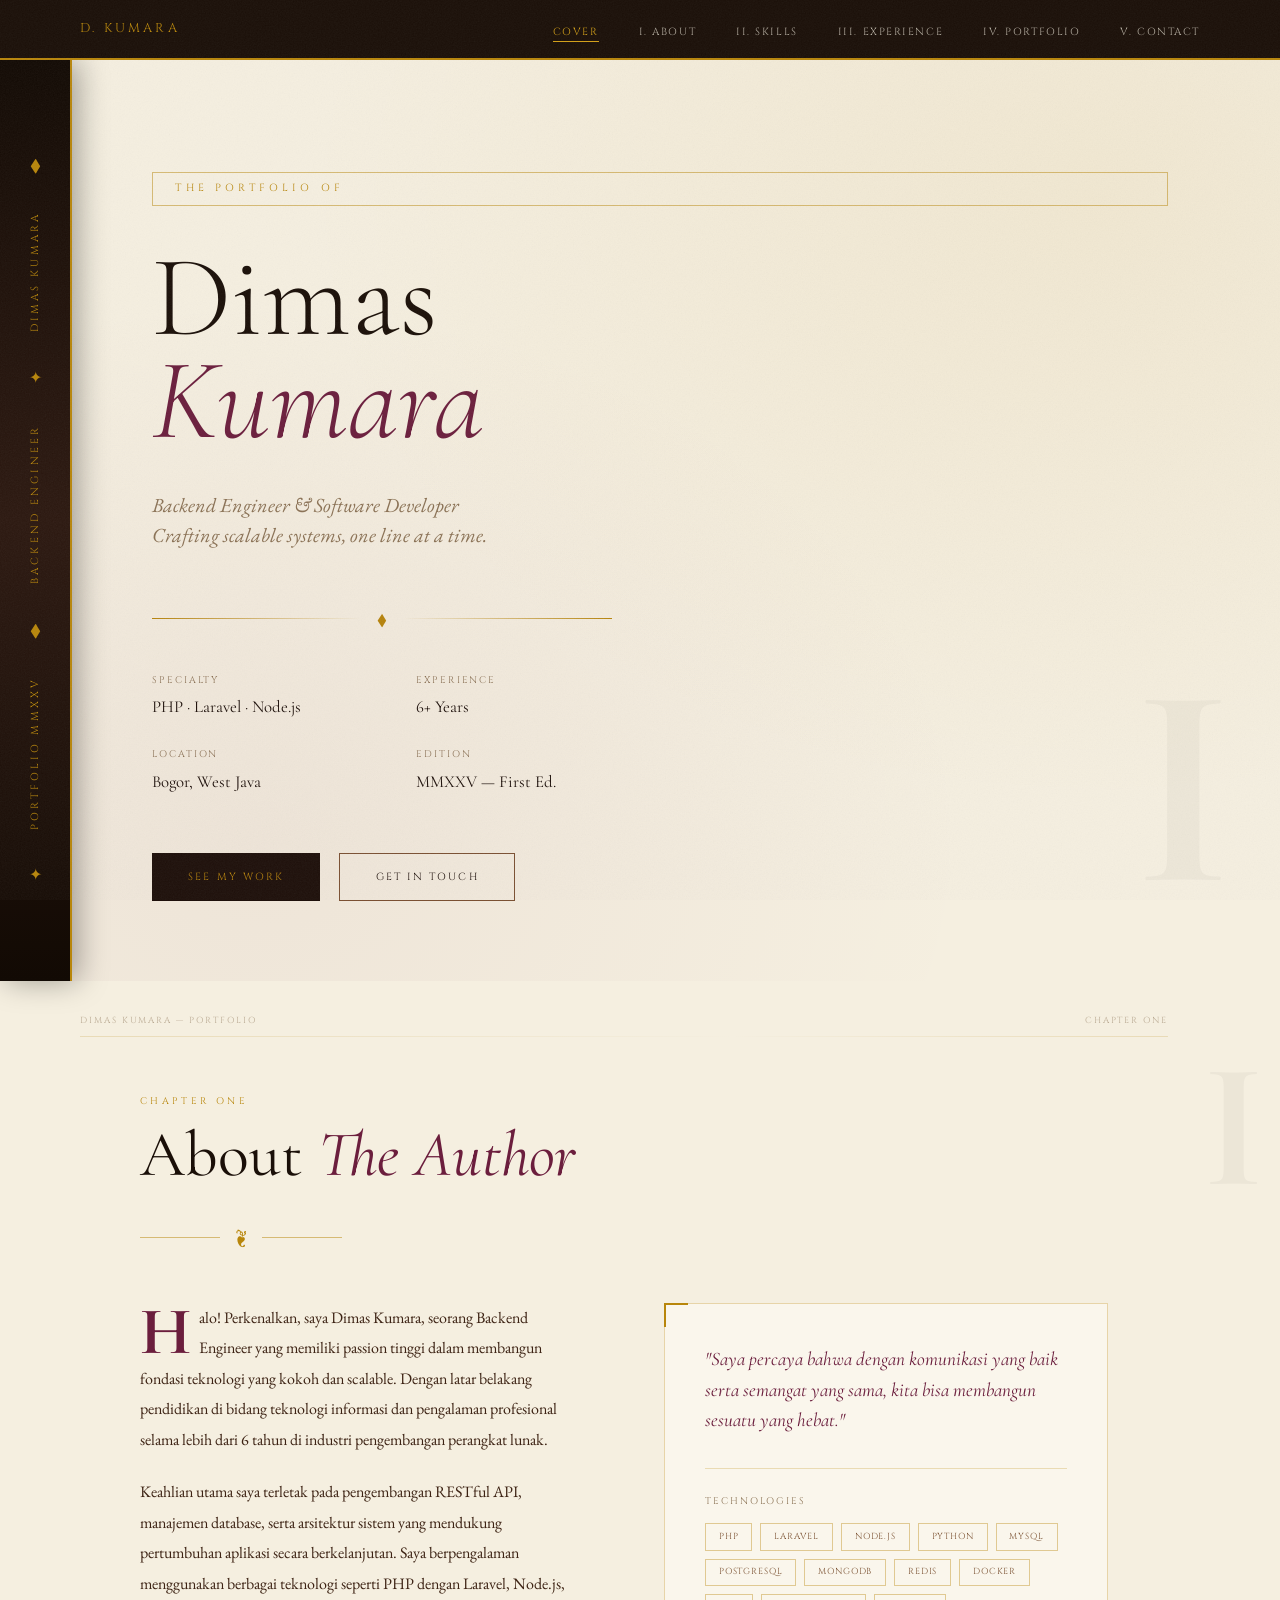
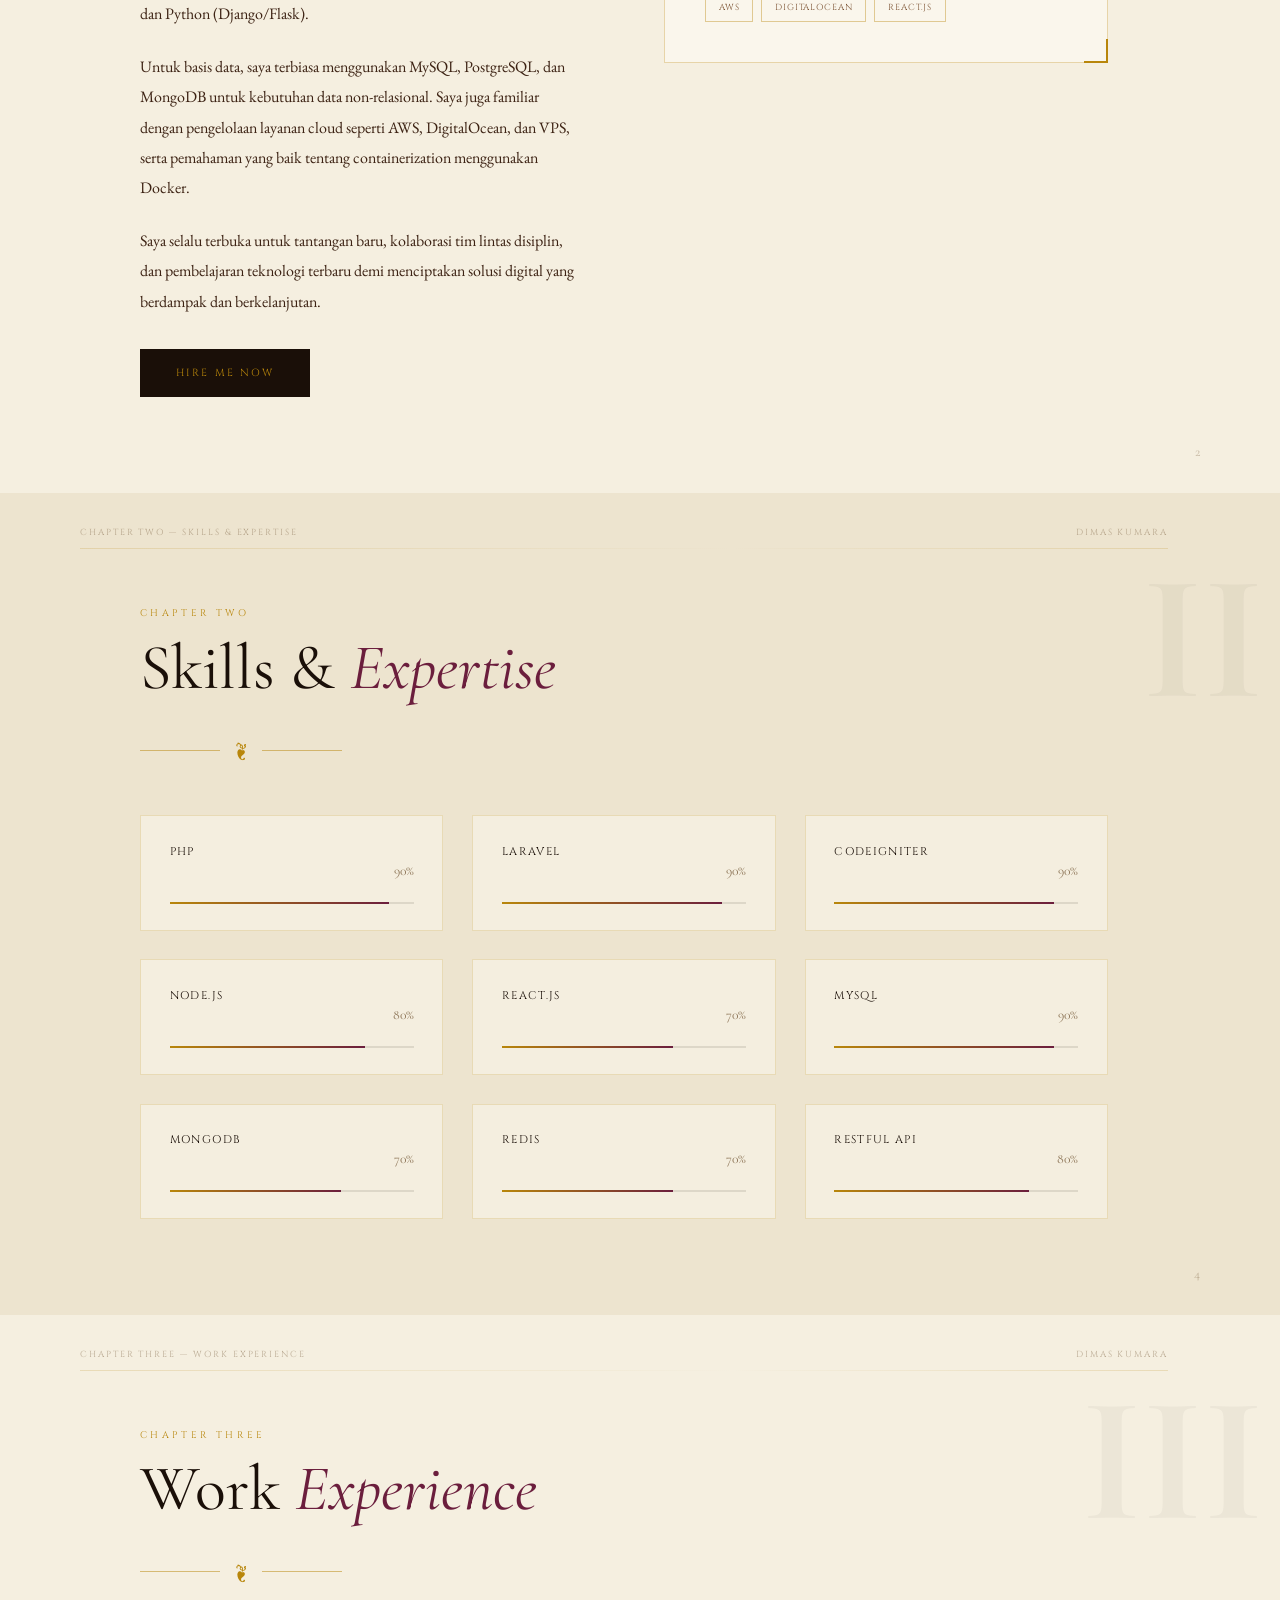
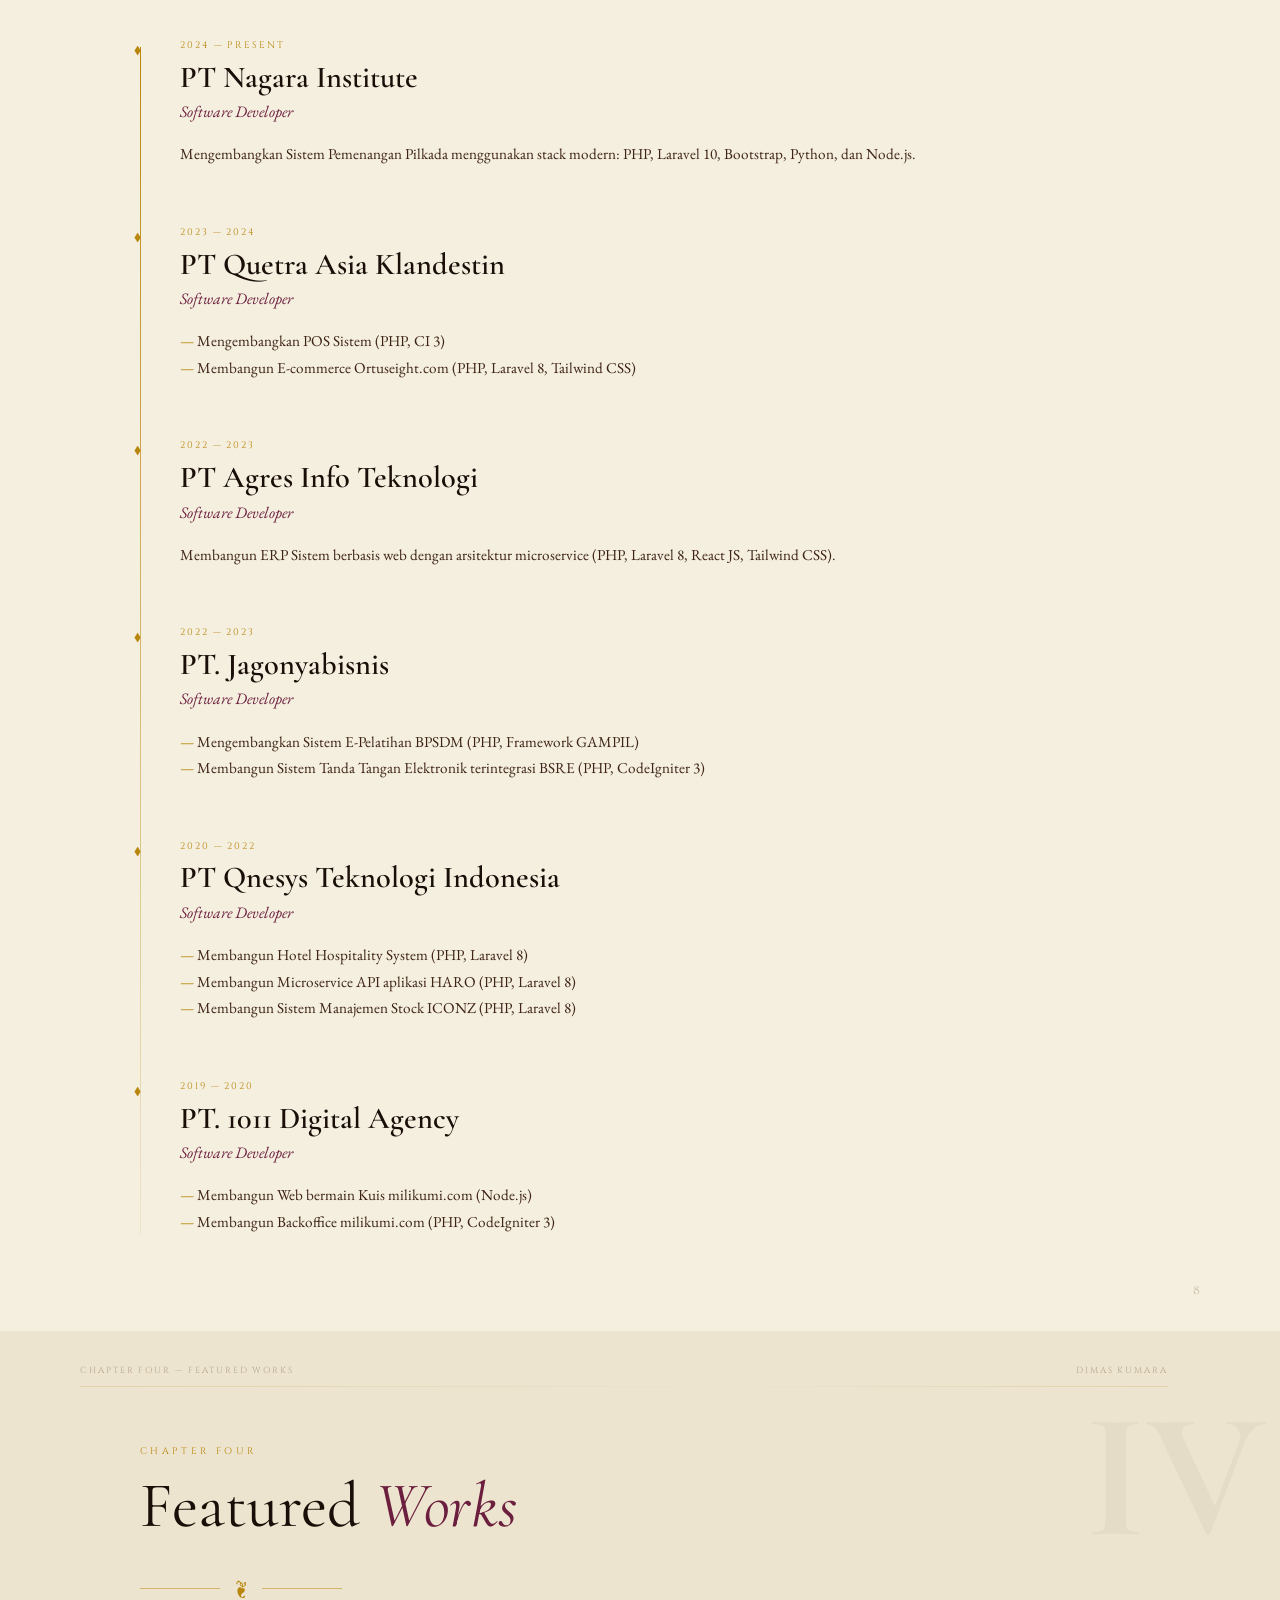
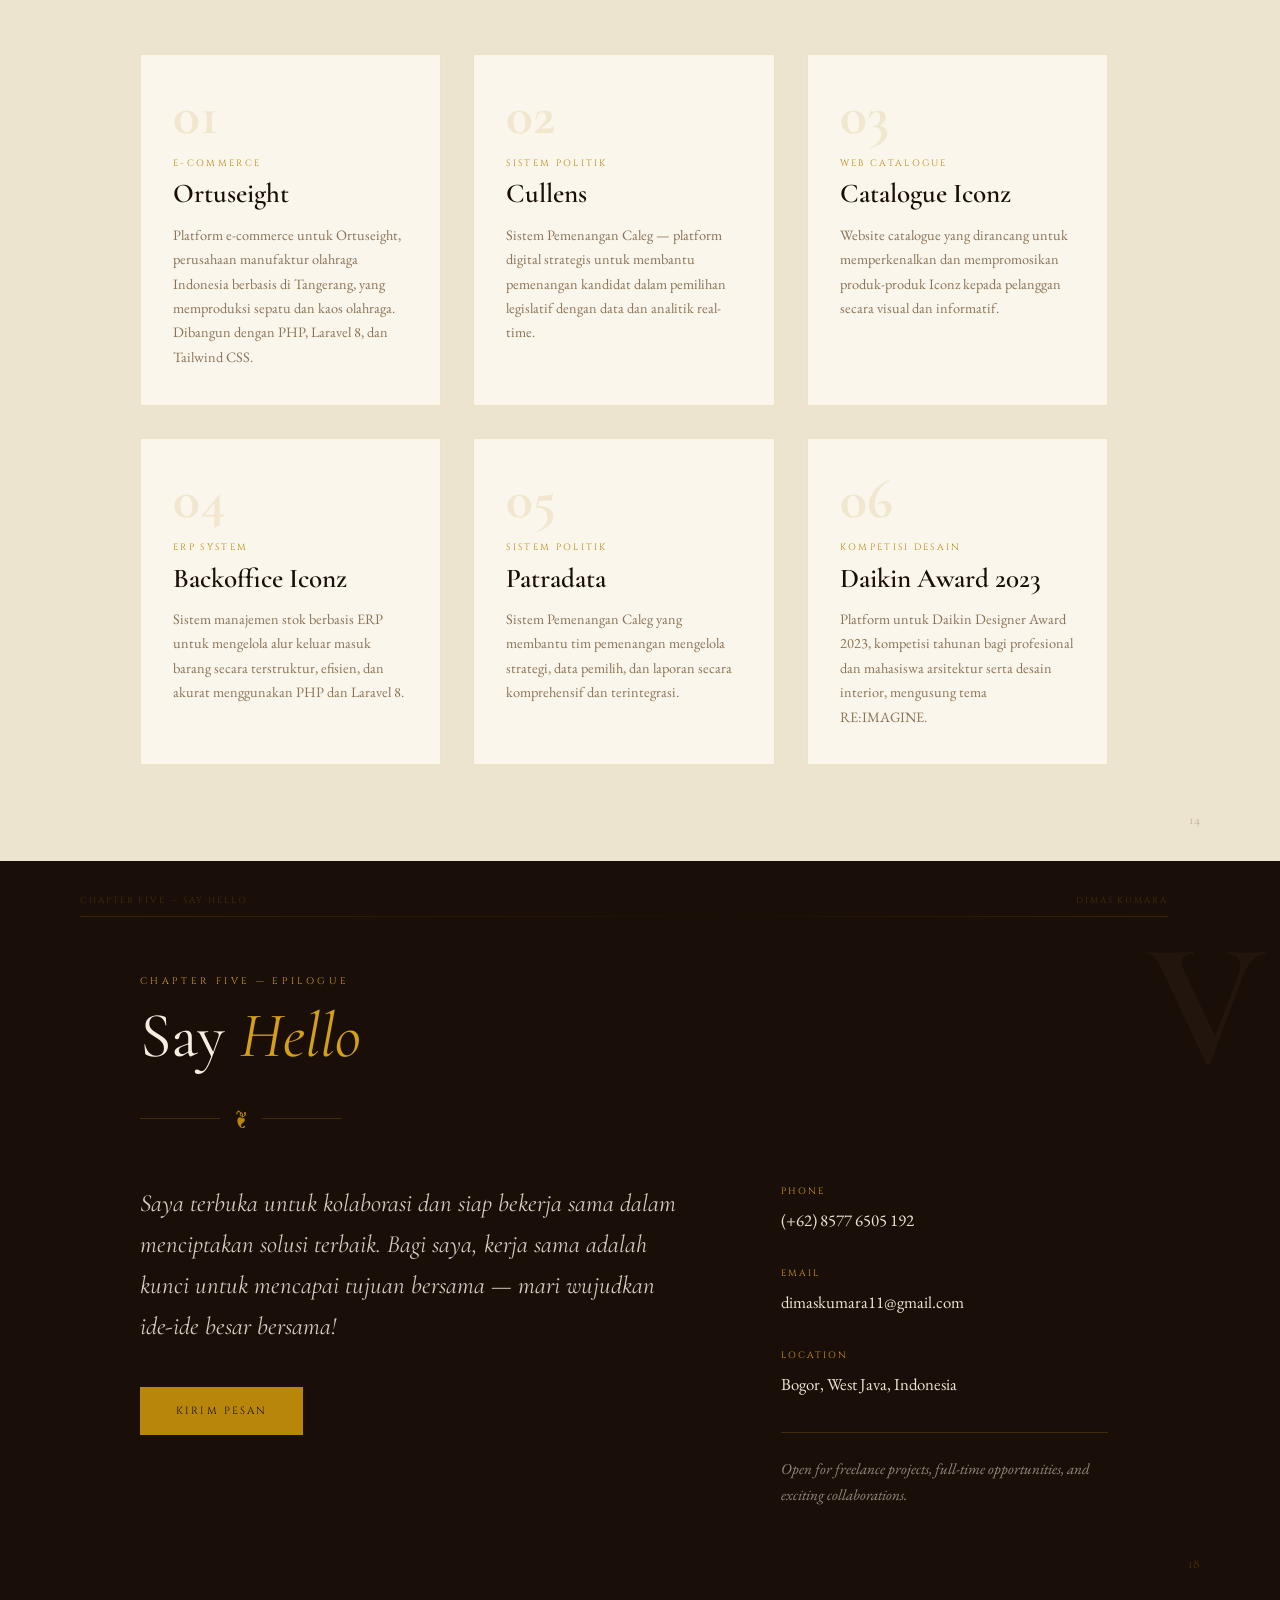
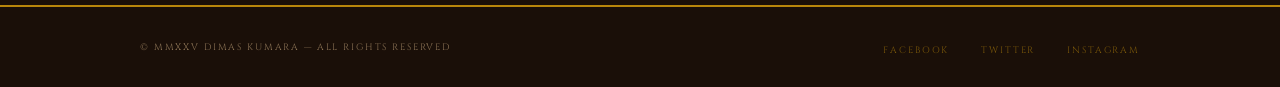
==== index.html @ 1f21e1ac "update" ====
<!DOCTYPE html>
<html lang="id">
<head>
  <meta charset="UTF-8">
  <meta name="viewport" content="width=device-width, initial-scale=1.0">
  <title>Dimas Kumara — The Portfolio</title>
  <link href="https://fonts.googleapis.com/css2?family=Cormorant+Garamond:ital,wght@0,300;0,400;0,500;0,600;0,700;1,300;1,400;1,500&family=EB+Garamond:ital,wght@0,400;0,500;0,600;1,400;1,500&family=Cinzel:wght@400;600;700&display=swap" rel="stylesheet">
  <style>
    *, *::before, *::after { box-sizing: border-box; margin: 0; padding: 0; }

    :root {
      --cream: #F5EFE0;
      --parchment: #EDE4CF;
      --paper: #FAF6EC;
      --ink: #1A0F08;
      --ink-light: #3D2314;
      --gold: #B8860B;
      --gold-light: #D4A017;
      --burgundy: #6B1E3D;
      --brown: #7B5232;
      --sepia: #8B7355;
    }

    html { scroll-behavior: smooth; }

    body {
      background-color: var(--cream);
      color: var(--ink);
      font-family: 'EB Garamond', Georgia, serif;
      font-size: 18px;
      line-height: 1.8;
      overflow-x: hidden;
    }

    /* Parchment noise texture */
    body::before {
      content: '';
      position: fixed;
      inset: 0;
      background-image: url("data:image/svg+xml,%3Csvg xmlns='http://www.w3.org/2000/svg' width='300' height='300'%3E%3Cfilter id='n'%3E%3CfeTurbulence type='fractalNoise' baseFrequency='0.75' numOctaves='4' stitchTiles='stitch'/%3E%3CfeColorMatrix type='saturate' values='0'/%3E%3C/filter%3E%3Crect width='300' height='300' filter='url(%23n)' opacity='0.06'/%3E%3C/svg%3E");
      pointer-events: none;
      z-index: 9999;
    }

    /* ===================== NAV ===================== */
    .book-nav {
      position: fixed;
      top: 0; left: 0; right: 0;
      z-index: 500;
      background: var(--ink);
      padding: 0 5rem;
      display: flex;
      align-items: center;
      justify-content: space-between;
      height: 60px;
      border-bottom: 2px solid var(--gold);
    }
    .nav-brand {
      font-family: 'Cinzel', serif;
      font-size: 0.8rem;
      letter-spacing: 0.25em;
      text-transform: uppercase;
      color: var(--gold);
      text-decoration: none;
    }
    .nav-links { display: flex; gap: 2.5rem; list-style: none; }
    .nav-links a {
      font-family: 'Cinzel', serif;
      font-size: 0.65rem;
      letter-spacing: 0.15em;
      text-transform: uppercase;
      color: rgba(245,239,224,0.7);
      text-decoration: none;
      padding-bottom: 2px;
      border-bottom: 1px solid transparent;
      transition: color 0.3s, border-color 0.3s;
    }
    .nav-links a:hover, .nav-links a.active {
      color: var(--gold-light);
      border-bottom-color: var(--gold-light);
    }

    /* ===================== COVER ===================== */
    .book-cover {
      min-height: 100vh;
      display: grid;
      grid-template-columns: 72px 1fr;
      padding-top: 60px;
    }
    .book-spine {
      background: linear-gradient(180deg, #120a04, #2C1810, #120a04);
      display: flex;
      flex-direction: column;
      align-items: center;
      justify-content: center;
      gap: 2rem;
      border-right: 2px solid var(--gold);
      box-shadow: 6px 0 30px rgba(0,0,0,0.35);
      padding: 3rem 0;
    }
    .spine-text {
      writing-mode: vertical-lr;
      transform: rotate(180deg);
      font-family: 'Cinzel', serif;
      font-size: 0.65rem;
      letter-spacing: 0.3em;
      color: var(--gold);
      text-transform: uppercase;
      white-space: nowrap;
    }
    .spine-gem { color: var(--gold); font-size: 1rem; }

    .cover-content {
      display: flex;
      flex-direction: column;
      justify-content: center;
      padding: 7rem 7rem 5rem 5rem;
      position: relative;
      overflow: hidden;
    }
    .cover-content::after {
      content: '';
      position: absolute;
      inset: 0;
      background:
        radial-gradient(ellipse at 85% 15%, rgba(184,134,11,0.07) 0%, transparent 55%),
        radial-gradient(ellipse at 15% 85%, rgba(107,30,61,0.05) 0%, transparent 50%);
      pointer-events: none;
    }

    .cover-edition {
      font-family: 'Cinzel', serif;
      font-size: 0.65rem;
      letter-spacing: 0.4em;
      text-transform: uppercase;
      color: var(--gold);
      border: 1px solid rgba(184,134,11,0.5);
      padding: 0.4rem 1.4rem;
      display: inline-block;
      margin-bottom: 2.5rem;
    }
    .cover-name {
      font-family: 'Cormorant Garamond', serif;
      font-size: clamp(4.5rem, 9vw, 9.5rem);
      font-weight: 300;
      line-height: 0.9;
      color: var(--ink);
      margin-bottom: 0.5rem;
    }
    .cover-name em {
      font-style: italic;
      color: var(--burgundy);
    }
    .cover-subtitle {
      font-family: 'EB Garamond', serif;
      font-size: 1.25rem;
      font-style: italic;
      color: var(--sepia);
      margin: 1.8rem 0 3rem;
      line-height: 1.5;
    }

    .ornamental-rule {
      display: flex;
      align-items: center;
      gap: 1rem;
      margin: 0.5rem 0 2.5rem;
      max-width: 460px;
    }
    .ornamental-rule .rl {
      flex: 1;
      height: 1px;
      background: linear-gradient(to right, var(--gold), transparent);
    }
    .ornamental-rule .rl.rev { background: linear-gradient(to left, var(--gold), transparent); }
    .ornamental-rule .gem { color: var(--gold); font-size: 0.9rem; }

    .cover-meta {
      display: grid;
      grid-template-columns: 1fr 1fr;
      gap: 1.5rem 3rem;
      max-width: 480px;
      margin-bottom: 3.5rem;
    }
    .meta-label {
      font-family: 'Cinzel', serif;
      font-size: 0.6rem;
      letter-spacing: 0.2em;
      text-transform: uppercase;
      color: var(--sepia);
      margin-bottom: 0.2rem;
    }
    .meta-value {
      font-family: 'Cormorant Garamond', serif;
      font-size: 1.05rem;
      color: var(--ink);
    }

    .btn-row { display: flex; gap: 1.2rem; }
    .btn-ink {
      font-family: 'Cinzel', serif;
      font-size: 0.65rem;
      letter-spacing: 0.2em;
      text-transform: uppercase;
      background: var(--ink);
      color: var(--gold);
      padding: 0.85rem 2.2rem;
      border: 1px solid var(--ink);
      text-decoration: none;
      display: inline-block;
      transition: all 0.3s;
    }
    .btn-ink:hover { background: var(--gold); color: var(--ink); border-color: var(--gold); }
    .btn-outline {
      font-family: 'Cinzel', serif;
      font-size: 0.65rem;
      letter-spacing: 0.2em;
      text-transform: uppercase;
      background: transparent;
      color: var(--ink);
      padding: 0.85rem 2.2rem;
      border: 1px solid var(--brown);
      text-decoration: none;
      display: inline-block;
      transition: all 0.3s;
    }
    .btn-outline:hover { background: var(--brown); color: var(--cream); }

    .cover-folio {
      position: absolute;
      right: 3rem;
      bottom: 3rem;
      font-family: 'Cormorant Garamond', serif;
      font-size: 18rem;
      font-weight: 700;
      color: rgba(26,15,8,0.035);
      line-height: 1;
      user-select: none;
      pointer-events: none;
    }

    /* ===================== CHAPTER SHELL ===================== */
    .chapter {
      position: relative;
      padding: 7rem 0 6rem;
    }
    .chapter-inner {
      max-width: 1160px;
      margin: 0 auto;
      padding: 0 7rem 0 5rem;
      position: relative;
    }

    .chapter-runner {
      position: absolute;
      top: 2rem; left: 0; right: 0;
      display: flex;
      justify-content: space-between;
      padding: 0 7rem 0 5rem;
      font-family: 'Cinzel', serif;
      font-size: 0.55rem;
      letter-spacing: 0.22em;
      text-transform: uppercase;
      color: var(--sepia);
      opacity: 0.55;
    }
    .chapter-runner::after {
      content: '';
      position: absolute;
      bottom: -0.5rem;
      left: 5rem; right: 7rem;
      height: 1px;
      background: linear-gradient(to right, var(--gold), transparent 60%, var(--gold));
      opacity: 0.35;
    }

    .bg-folio {
      position: absolute;
      right: 1rem; top: 3.5rem;
      font-family: 'Cormorant Garamond', serif;
      font-size: clamp(8rem, 14vw, 16rem);
      font-weight: 700;
      color: rgba(26,15,8,0.04);
      line-height: 1;
      user-select: none;
      pointer-events: none;
    }

    .chapter--alt { background: var(--parchment); }
    .chapter--dark { background: var(--ink); color: var(--cream); }

    .ch-label {
      font-family: 'Cinzel', serif;
      font-size: 0.6rem;
      letter-spacing: 0.35em;
      text-transform: uppercase;
      color: var(--gold);
      display: block;
      margin-bottom: 0.7rem;
    }
    .chapter--dark .ch-label { color: var(--gold-light); }

    .ch-heading {
      font-family: 'Cormorant Garamond', serif;
      font-size: clamp(2.4rem, 5vw, 4.5rem);
      font-weight: 400;
      line-height: 1.05;
      color: var(--ink);
      margin-bottom: 0.5rem;
    }
    .ch-heading em { font-style: italic; color: var(--burgundy); }
    .chapter--dark .ch-heading { color: var(--cream); }
    .chapter--dark .ch-heading em { color: var(--gold-light); }

    .ornament {
      display: flex;
      align-items: center;
      gap: 1rem;
      margin: 2rem 0 3rem;
    }
    .ornament .ln {
      width: 80px; height: 1px;
      background: var(--gold); opacity: 0.5;
    }
    .ornament .fl { color: var(--gold); font-size: 1.2rem; }

    .pg-num {
      position: absolute;
      bottom: 1.8rem; right: 5rem;
      font-family: 'Cormorant Garamond', serif;
      font-size: 0.85rem;
      color: var(--sepia);
      opacity: 0.45;
    }
    .chapter--dark .pg-num { color: var(--gold); opacity: 0.3; }

    /* ===================== ABOUT ===================== */
    .about-grid {
      display: grid;
      grid-template-columns: 1fr 1fr;
      gap: 5rem;
      align-items: start;
    }
    .about-text p {
      margin-bottom: 1.4rem;
      font-size: 1rem;
      color: var(--ink-light);
      line-height: 1.9;
    }
    .drop-cap::first-letter {
      font-family: 'Cormorant Garamond', serif;
      font-size: 4.2rem;
      font-weight: 700;
      float: left;
      line-height: 0.72;
      margin-right: 0.12em;
      margin-top: 0.08em;
      color: var(--burgundy);
    }

    .callout-box {
      background: var(--paper);
      border: 1px solid rgba(184,134,11,0.3);
      padding: 2.5rem;
      position: relative;
    }
    .callout-box::before,
    .callout-box::after {
      content: '';
      position: absolute;
      width: 24px; height: 24px;
    }
    .callout-box::before {
      top: -1px; left: -1px;
      border-top: 2px solid var(--gold);
      border-left: 2px solid var(--gold);
    }
    .callout-box::after {
      bottom: -1px; right: -1px;
      border-bottom: 2px solid var(--gold);
      border-right: 2px solid var(--gold);
    }
    .callout-quote {
      font-family: 'Cormorant Garamond', serif;
      font-size: 1.2rem;
      font-style: italic;
      color: var(--burgundy);
      line-height: 1.6;
      margin-bottom: 2rem;
    }
    .tag-cloud {
      display: flex;
      flex-wrap: wrap;
      gap: 0.5rem;
    }
    .tag {
      font-family: 'Cinzel', serif;
      font-size: 0.55rem;
      letter-spacing: 0.1em;
      padding: 0.3rem 0.8rem;
      border: 1px solid rgba(184,134,11,0.4);
      color: var(--brown);
      text-transform: uppercase;
    }

    /* ===================== SKILLS ===================== */
    .skills-grid {
      display: grid;
      grid-template-columns: repeat(3, 1fr);
      gap: 1.8rem;
    }
    .skill-card {
      padding: 1.6rem 1.8rem;
      border: 1px solid rgba(184,134,11,0.2);
      background: rgba(250,246,236,0.6);
      position: relative;
      overflow: hidden;
    }
    .skill-card::before {
      content: '';
      position: absolute;
      top: 0; left: 0;
      width: 3px; height: 100%;
      background: linear-gradient(to bottom, var(--gold), var(--burgundy));
      opacity: 0;
      transition: opacity 0.3s;
    }
    .skill-card:hover::before { opacity: 1; }
    .sk-name {
      font-family: 'Cinzel', serif;
      font-size: 0.7rem;
      letter-spacing: 0.12em;
      text-transform: uppercase;
      color: var(--ink);
      margin-bottom: 1.2rem;
    }
    .sk-track {
      height: 2px;
      background: rgba(26,15,8,0.1);
      position: relative;
    }
    .sk-fill {
      height: 100%;
      background: linear-gradient(to right, var(--gold), var(--burgundy));
      width: 0;
      transition: width 1.4s cubic-bezier(0.23, 1, 0.32, 1);
    }
    .sk-pct {
      position: absolute;
      right: 0;
      top: -1.4rem;
      font-family: 'Cormorant Garamond', serif;
      font-size: 0.85rem;
      color: var(--sepia);
    }

    /* ===================== EXPERIENCE ===================== */
    .timeline {
      position: relative;
      padding-left: 2.5rem;
    }
    .timeline::before {
      content: '';
      position: absolute;
      left: 0; top: 0.6rem; bottom: 0;
      width: 1px;
      background: linear-gradient(to bottom, var(--gold), rgba(184,134,11,0.1));
    }
    .exp-entry {
      position: relative;
      padding-bottom: 3.5rem;
    }
    .exp-entry:last-child { padding-bottom: 0; }
    .exp-entry::before {
      content: '◆';
      position: absolute;
      left: -2.88rem;
      top: 0.25rem;
      color: var(--gold);
      font-size: 0.65rem;
    }
    .exp-period {
      font-family: 'Cinzel', serif;
      font-size: 0.6rem;
      letter-spacing: 0.2em;
      color: var(--gold);
      text-transform: uppercase;
      margin-bottom: 0.4rem;
    }
    .exp-co {
      font-family: 'Cormorant Garamond', serif;
      font-size: 1.9rem;
      font-weight: 600;
      color: var(--ink);
      line-height: 1.1;
      margin-bottom: 0.25rem;
    }
    .exp-role {
      font-family: 'EB Garamond', serif;
      font-style: italic;
      font-size: 1rem;
      color: var(--burgundy);
      margin-bottom: 0.9rem;
    }
    .exp-desc {
      font-size: 0.95rem;
      color: var(--ink-light);
      line-height: 1.75;
    }
    .exp-desc ul { list-style: none; padding: 0; }
    .exp-desc ul li::before { content: '— '; color: var(--gold); }

    /* ===================== PORTFOLIO ===================== */
    .project-grid {
      display: grid;
      grid-template-columns: repeat(3, 1fr);
      gap: 2rem;
    }
    .proj-card {
      background: var(--paper);
      border: 1px solid rgba(184,134,11,0.18);
      padding: 2rem 2rem 2.2rem;
      position: relative;
      transition: transform 0.3s ease, box-shadow 0.3s ease;
      overflow: hidden;
    }
    .proj-card::after {
      content: '';
      position: absolute;
      bottom: 0; left: 0;
      width: 100%; height: 2px;
      background: linear-gradient(to right, var(--gold), var(--burgundy));
      transform: scaleX(0);
      transform-origin: left;
      transition: transform 0.4s ease;
    }
    .proj-card:hover {
      transform: translateY(-5px);
      box-shadow: 0 16px 48px rgba(26,15,8,0.1);
    }
    .proj-card:hover::after { transform: scaleX(1); }
    .proj-no {
      font-family: 'Cormorant Garamond', serif;
      font-size: 3.5rem;
      font-weight: 700;
      color: rgba(184,134,11,0.13);
      line-height: 1;
      margin-bottom: 0.8rem;
    }
    .proj-cat {
      font-family: 'Cinzel', serif;
      font-size: 0.58rem;
      letter-spacing: 0.25em;
      text-transform: uppercase;
      color: var(--gold);
      margin-bottom: 0.4rem;
    }
    .proj-title {
      font-family: 'Cormorant Garamond', serif;
      font-size: 1.7rem;
      font-weight: 600;
      color: var(--ink);
      line-height: 1.15;
      margin-bottom: 0.8rem;
    }
    .proj-desc {
      font-size: 0.9rem;
      color: var(--sepia);
      line-height: 1.7;
    }

    /* ===================== CONTACT ===================== */
    .contact-grid {
      display: grid;
      grid-template-columns: 5fr 3fr;
      gap: 6rem;
      align-items: start;
    }
    .contact-intro {
      font-family: 'Cormorant Garamond', serif;
      font-size: 1.55rem;
      font-style: italic;
      font-weight: 400;
      line-height: 1.65;
      color: rgba(245,239,224,0.85);
      margin-bottom: 2.5rem;
    }
    .contact-info { list-style: none; }
    .contact-info li { margin-bottom: 1.8rem; }
    .ci-label {
      font-family: 'Cinzel', serif;
      font-size: 0.58rem;
      letter-spacing: 0.22em;
      text-transform: uppercase;
      color: var(--gold-light);
      display: block;
      margin-bottom: 0.25rem;
    }
    .ci-val {
      font-family: 'EB Garamond', serif;
      font-size: 1.05rem;
      color: var(--parchment);
    }
    .btn-ink-light {
      font-family: 'Cinzel', serif;
      font-size: 0.65rem;
      letter-spacing: 0.2em;
      text-transform: uppercase;
      background: var(--gold);
      color: var(--ink);
      padding: 0.85rem 2.2rem;
      border: 1px solid var(--gold);
      text-decoration: none;
      display: inline-block;
      transition: all 0.3s;
    }
    .btn-ink-light:hover { background: transparent; color: var(--gold-light); border-color: var(--gold-light); }

    /* ===================== FOOTER ===================== */
    .site-footer {
      background: var(--ink);
      border-top: 2px solid var(--gold);
      padding: 1.5rem 0;
    }
    .footer-inner {
      max-width: 1160px;
      margin: 0 auto;
      padding: 0 5rem;
      display: flex;
      justify-content: space-between;
      align-items: center;
    }
    .footer-copy {
      font-family: 'Cinzel', serif;
      font-size: 0.58rem;
      letter-spacing: 0.2em;
      text-transform: uppercase;
      color: var(--sepia);
    }
    .footer-links { display: flex; gap: 2rem; list-style: none; }
    .footer-links a {
      font-family: 'Cinzel', serif;
      font-size: 0.58rem;
      letter-spacing: 0.2em;
      text-transform: uppercase;
      color: rgba(184,134,11,0.6);
      text-decoration: none;
      transition: color 0.3s;
    }
    .footer-links a:hover { color: var(--gold-light); }

    /* ===================== ANIMATIONS ===================== */
    .reveal {
      opacity: 0;
      transform: translateY(28px);
      transition: opacity 0.8s ease, transform 0.8s ease;
    }
    .reveal.in { opacity: 1; transform: translateY(0); }
    .d1 { transition-delay: 0.1s; }
    .d2 { transition-delay: 0.2s; }
    .d3 { transition-delay: 0.3s; }
    .d4 { transition-delay: 0.4s; }
    .d5 { transition-delay: 0.5s; }

    /* ===================== RESPONSIVE ===================== */
    @media (max-width: 1024px) {
      .chapter-inner { padding: 0 4rem; }
      .chapter-runner { padding: 0 4rem; }
      .about-grid { grid-template-columns: 1fr; gap: 3rem; }
      .skills-grid { grid-template-columns: repeat(2, 1fr); }
      .project-grid { grid-template-columns: repeat(2, 1fr); }
      .contact-grid { grid-template-columns: 1fr; gap: 3rem; }
      .cover-content { padding: 5rem 4rem; }
      .footer-inner { padding: 0 4rem; }
    }
    @media (max-width: 768px) {
      .book-nav { padding: 0 1.5rem; }
      .nav-links { display: none; }
      .book-cover { grid-template-columns: 40px 1fr; }
      .cover-content { padding: 4rem 2rem 3rem; }
      .chapter-inner { padding: 0 1.5rem; }
      .chapter-runner { display: none; }
      .skills-grid, .project-grid { grid-template-columns: 1fr; }
      .footer-inner { padding: 0 1.5rem; flex-direction: column; gap: 1rem; text-align: center; }
      .cover-folio { display: none; }
      .bg-folio { display: none; }
    }
  </style>
</head>
<body>

  <!-- NAV -->
  <nav class="book-nav">
    <a href="#cover" class="nav-brand">D. Kumara</a>
    <ul class="nav-links">
      <li><a href="#cover">Cover</a></li>
      <li><a href="#about">I. About</a></li>
      <li><a href="#skills">II. Skills</a></li>
      <li><a href="#experience">III. Experience</a></li>
      <li><a href="#portfolio">IV. Portfolio</a></li>
      <li><a href="#contact">V. Contact</a></li>
    </ul>
  </nav>

  <!-- ======================== COVER ======================== -->
  <section id="cover" class="book-cover">
    <div class="book-spine">
      <span class="spine-gem">◆</span>
      <span class="spine-text">Dimas Kumara</span>
      <span class="spine-gem">✦</span>
      <span class="spine-text">Backend Engineer</span>
      <span class="spine-gem">◆</span>
      <span class="spine-text">Portfolio MMXXV</span>
      <span class="spine-gem">✦</span>
    </div>

    <div class="cover-content">
      <span class="cover-edition reveal">The Portfolio of</span>

      <h1 class="cover-name reveal d1">
        Dimas<br>
        <em>Kumara</em>
      </h1>

      <p class="cover-subtitle reveal d2">
        Backend Engineer &amp; Software Developer<br>
        Crafting scalable systems, one line at a time.
      </p>

      <div class="ornamental-rule reveal d3">
        <div class="rl"></div>
        <span class="gem">◆</span>
        <div class="rl rev"></div>
      </div>

      <div class="cover-meta reveal d3">
        <div>
          <div class="meta-label">Specialty</div>
          <div class="meta-value">PHP · Laravel · Node.js</div>
        </div>
        <div>
          <div class="meta-label">Experience</div>
          <div class="meta-value">6+ Years</div>
        </div>
        <div>
          <div class="meta-label">Location</div>
          <div class="meta-value">Bogor, West Java</div>
        </div>
        <div>
          <div class="meta-label">Edition</div>
          <div class="meta-value">MMXXV — First Ed.</div>
        </div>
      </div>

      <div class="btn-row reveal d4">
        <a href="#portfolio" class="btn-ink">See My Work</a>
        <a href="#contact" class="btn-outline">Get In Touch</a>
      </div>

      <div class="cover-folio">I</div>
    </div>
  </section>

  <!-- ======================== CHAPTER I: ABOUT ======================== -->
  <section id="about" class="chapter">
    <div class="chapter-runner">
      <span>Dimas Kumara — Portfolio</span>
      <span>Chapter One</span>
    </div>
    <div class="bg-folio">I</div>

    <div class="chapter-inner">
      <span class="ch-label reveal">Chapter One</span>
      <h2 class="ch-heading reveal d1">About <em>The Author</em></h2>

      <div class="ornament reveal d2">
        <div class="ln"></div>
        <span class="fl">❦</span>
        <div class="ln"></div>
      </div>

      <div class="about-grid">
        <div class="about-text reveal d2">
          <p class="drop-cap">
            Halo! Perkenalkan, saya Dimas Kumara, seorang Backend Engineer yang memiliki passion tinggi dalam membangun fondasi teknologi yang kokoh dan scalable. Dengan latar belakang pendidikan di bidang teknologi informasi dan pengalaman profesional selama lebih dari 6 tahun di industri pengembangan perangkat lunak.
          </p>
          <p>
            Keahlian utama saya terletak pada pengembangan RESTful API, manajemen database, serta arsitektur sistem yang mendukung pertumbuhan aplikasi secara berkelanjutan. Saya berpengalaman menggunakan berbagai teknologi seperti PHP dengan Laravel, Node.js, dan Python (Django/Flask).
          </p>
          <p>
            Untuk basis data, saya terbiasa menggunakan MySQL, PostgreSQL, dan MongoDB untuk kebutuhan data non-relasional. Saya juga familiar dengan pengelolaan layanan cloud seperti AWS, DigitalOcean, dan VPS, serta pemahaman yang baik tentang containerization menggunakan Docker.
          </p>
          <p>
            Saya selalu terbuka untuk tantangan baru, kolaborasi tim lintas disiplin, dan pembelajaran teknologi terbaru demi menciptakan solusi digital yang berdampak dan berkelanjutan.
          </p>
          <div style="margin-top: 2rem;">
            <a href="mailto:dimaskumara11@gmail.com" class="btn-ink">Hire Me Now</a>
          </div>
        </div>

        <div class="callout-box reveal d3">
          <p class="callout-quote">
            "Saya percaya bahwa dengan komunikasi yang baik serta semangat yang sama, kita bisa membangun sesuatu yang hebat."
          </p>
          <div style="border-top: 1px solid rgba(184,134,11,0.25); padding-top: 1.5rem;">
            <div class="meta-label" style="margin-bottom: 0.8rem;">Technologies</div>
            <div class="tag-cloud">
              <span class="tag">PHP</span>
              <span class="tag">Laravel</span>
              <span class="tag">Node.js</span>
              <span class="tag">Python</span>
              <span class="tag">MySQL</span>
              <span class="tag">PostgreSQL</span>
              <span class="tag">MongoDB</span>
              <span class="tag">Redis</span>
              <span class="tag">Docker</span>
              <span class="tag">AWS</span>
              <span class="tag">DigitalOcean</span>
              <span class="tag">React.js</span>
            </div>
          </div>
        </div>
      </div>
    </div>

    <div class="pg-num">2</div>
  </section>

  <!-- ======================== CHAPTER II: SKILLS ======================== -->
  <section id="skills" class="chapter chapter--alt">
    <div class="chapter-runner">
      <span>Chapter Two — Skills &amp; Expertise</span>
      <span>Dimas Kumara</span>
    </div>
    <div class="bg-folio">II</div>

    <div class="chapter-inner">
      <span class="ch-label reveal">Chapter Two</span>
      <h2 class="ch-heading reveal d1">Skills &amp; <em>Expertise</em></h2>

      <div class="ornament reveal d2">
        <div class="ln"></div>
        <span class="fl">❦</span>
        <div class="ln"></div>
      </div>

      <div class="skills-grid">
        <div class="skill-card reveal" data-pct="90">
          <div class="sk-name">PHP</div>
          <div style="position:relative; padding-top:1.3rem;">
            <span class="sk-pct">90%</span>
            <div class="sk-track"><div class="sk-fill"></div></div>
          </div>
        </div>
        <div class="skill-card reveal d1" data-pct="90">
          <div class="sk-name">Laravel</div>
          <div style="position:relative; padding-top:1.3rem;">
            <span class="sk-pct">90%</span>
            <div class="sk-track"><div class="sk-fill"></div></div>
          </div>
        </div>
        <div class="skill-card reveal d2" data-pct="90">
          <div class="sk-name">CodeIgniter</div>
          <div style="position:relative; padding-top:1.3rem;">
            <span class="sk-pct">90%</span>
            <div class="sk-track"><div class="sk-fill"></div></div>
          </div>
        </div>
        <div class="skill-card reveal d1" data-pct="80">
          <div class="sk-name">Node.js</div>
          <div style="position:relative; padding-top:1.3rem;">
            <span class="sk-pct">80%</span>
            <div class="sk-track"><div class="sk-fill"></div></div>
          </div>
        </div>
        <div class="skill-card reveal d2" data-pct="70">
          <div class="sk-name">React.js</div>
          <div style="position:relative; padding-top:1.3rem;">
            <span class="sk-pct">70%</span>
            <div class="sk-track"><div class="sk-fill"></div></div>
          </div>
        </div>
        <div class="skill-card reveal d3" data-pct="90">
          <div class="sk-name">MySQL</div>
          <div style="position:relative; padding-top:1.3rem;">
            <span class="sk-pct">90%</span>
            <div class="sk-track"><div class="sk-fill"></div></div>
          </div>
        </div>
        <div class="skill-card reveal" data-pct="70">
          <div class="sk-name">MongoDB</div>
          <div style="position:relative; padding-top:1.3rem;">
            <span class="sk-pct">70%</span>
            <div class="sk-track"><div class="sk-fill"></div></div>
          </div>
        </div>
        <div class="skill-card reveal d1" data-pct="70">
          <div class="sk-name">Redis</div>
          <div style="position:relative; padding-top:1.3rem;">
            <span class="sk-pct">70%</span>
            <div class="sk-track"><div class="sk-fill"></div></div>
          </div>
        </div>
        <div class="skill-card reveal d2" data-pct="80">
          <div class="sk-name">RESTful API</div>
          <div style="position:relative; padding-top:1.3rem;">
            <span class="sk-pct">80%</span>
            <div class="sk-track"><div class="sk-fill"></div></div>
          </div>
        </div>
      </div>
    </div>

    <div class="pg-num">4</div>
  </section>

  <!-- ======================== CHAPTER III: EXPERIENCE ======================== -->
  <section id="experience" class="chapter">
    <div class="chapter-runner">
      <span>Chapter Three — Work Experience</span>
      <span>Dimas Kumara</span>
    </div>
    <div class="bg-folio">III</div>

    <div class="chapter-inner">
      <span class="ch-label reveal">Chapter Three</span>
      <h2 class="ch-heading reveal d1">Work <em>Experience</em></h2>

      <div class="ornament reveal d2">
        <div class="ln"></div>
        <span class="fl">❦</span>
        <div class="ln"></div>
      </div>

      <div class="timeline">

        <div class="exp-entry reveal">
          <div class="exp-period">2024 — Present</div>
          <div class="exp-co">PT Nagara Institute</div>
          <div class="exp-role">Software Developer</div>
          <div class="exp-desc">
            Mengembangkan Sistem Pemenangan Pilkada menggunakan stack modern: PHP, Laravel 10, Bootstrap, Python, dan Node.js.
          </div>
        </div>

        <div class="exp-entry reveal d1">
          <div class="exp-period">2023 — 2024</div>
          <div class="exp-co">PT Quetra Asia Klandestin</div>
          <div class="exp-role">Software Developer</div>
          <div class="exp-desc">
            <ul>
              <li>Mengembangkan POS Sistem (PHP, CI 3)</li>
              <li>Membangun E-commerce Ortuseight.com (PHP, Laravel 8, Tailwind CSS)</li>
            </ul>
          </div>
        </div>

        <div class="exp-entry reveal d2">
          <div class="exp-period">2022 — 2023</div>
          <div class="exp-co">PT Agres Info Teknologi</div>
          <div class="exp-role">Software Developer</div>
          <div class="exp-desc">
            Membangun ERP Sistem berbasis web dengan arsitektur microservice (PHP, Laravel 8, React JS, Tailwind CSS).
          </div>
        </div>

        <div class="exp-entry reveal d2">
          <div class="exp-period">2022 — 2023</div>
          <div class="exp-co">PT. Jagonyabisnis</div>
          <div class="exp-role">Software Developer</div>
          <div class="exp-desc">
            <ul>
              <li>Mengembangkan Sistem E-Pelatihan BPSDM (PHP, Framework GAMPIL)</li>
              <li>Membangun Sistem Tanda Tangan Elektronik terintegrasi BSRE (PHP, CodeIgniter 3)</li>
            </ul>
          </div>
        </div>

        <div class="exp-entry reveal d3">
          <div class="exp-period">2020 — 2022</div>
          <div class="exp-co">PT Qnesys Teknologi Indonesia</div>
          <div class="exp-role">Software Developer</div>
          <div class="exp-desc">
            <ul>
              <li>Membangun Hotel Hospitality System (PHP, Laravel 8)</li>
              <li>Membangun Microservice API aplikasi HARO (PHP, Laravel 8)</li>
              <li>Membangun Sistem Manajemen Stock ICONZ (PHP, Laravel 8)</li>
            </ul>
          </div>
        </div>

        <div class="exp-entry reveal d4">
          <div class="exp-period">2019 — 2020</div>
          <div class="exp-co">PT. 1011 Digital Agency</div>
          <div class="exp-role">Software Developer</div>
          <div class="exp-desc">
            <ul>
              <li>Membangun Web bermain Kuis milikumi.com (Node.js)</li>
              <li>Membangun Backoffice milikumi.com (PHP, CodeIgniter 3)</li>
            </ul>
          </div>
        </div>

      </div>
    </div>

    <div class="pg-num">8</div>
  </section>

  <!-- ======================== CHAPTER IV: PORTFOLIO ======================== -->
  <section id="portfolio" class="chapter chapter--alt">
    <div class="chapter-runner">
      <span>Chapter Four — Featured Works</span>
      <span>Dimas Kumara</span>
    </div>
    <div class="bg-folio">IV</div>

    <div class="chapter-inner">
      <span class="ch-label reveal">Chapter Four</span>
      <h2 class="ch-heading reveal d1">Featured <em>Works</em></h2>

      <div class="ornament reveal d2">
        <div class="ln"></div>
        <span class="fl">❦</span>
        <div class="ln"></div>
      </div>

      <div class="project-grid">

        <div class="proj-card reveal">
          <div class="proj-no">01</div>
          <div class="proj-cat">E-Commerce</div>
          <div class="proj-title">Ortuseight</div>
          <div class="proj-desc">Platform e-commerce untuk Ortuseight, perusahaan manufaktur olahraga Indonesia berbasis di Tangerang, yang memproduksi sepatu dan kaos olahraga. Dibangun dengan PHP, Laravel 8, dan Tailwind CSS.</div>
        </div>

        <div class="proj-card reveal d1">
          <div class="proj-no">02</div>
          <div class="proj-cat">Sistem Politik</div>
          <div class="proj-title">Cullens</div>
          <div class="proj-desc">Sistem Pemenangan Caleg — platform digital strategis untuk membantu pemenangan kandidat dalam pemilihan legislatif dengan data dan analitik real-time.</div>
        </div>

        <div class="proj-card reveal d2">
          <div class="proj-no">03</div>
          <div class="proj-cat">Web Catalogue</div>
          <div class="proj-title">Catalogue Iconz</div>
          <div class="proj-desc">Website catalogue yang dirancang untuk memperkenalkan dan mempromosikan produk-produk Iconz kepada pelanggan secara visual dan informatif.</div>
        </div>

        <div class="proj-card reveal d1">
          <div class="proj-no">04</div>
          <div class="proj-cat">ERP System</div>
          <div class="proj-title">Backoffice Iconz</div>
          <div class="proj-desc">Sistem manajemen stok berbasis ERP untuk mengelola alur keluar masuk barang secara terstruktur, efisien, dan akurat menggunakan PHP dan Laravel 8.</div>
        </div>

        <div class="proj-card reveal d2">
          <div class="proj-no">05</div>
          <div class="proj-cat">Sistem Politik</div>
          <div class="proj-title">Patradata</div>
          <div class="proj-desc">Sistem Pemenangan Caleg yang membantu tim pemenangan mengelola strategi, data pemilih, dan laporan secara komprehensif dan terintegrasi.</div>
        </div>

        <div class="proj-card reveal d3">
          <div class="proj-no">06</div>
          <div class="proj-cat">Kompetisi Desain</div>
          <div class="proj-title">Daikin Award 2023</div>
          <div class="proj-desc">Platform untuk Daikin Designer Award 2023, kompetisi tahunan bagi profesional dan mahasiswa arsitektur serta desain interior, mengusung tema RE:IMAGINE.</div>
        </div>

      </div>
    </div>

    <div class="pg-num">14</div>
  </section>

  <!-- ======================== CHAPTER V: CONTACT ======================== -->
  <section id="contact" class="chapter chapter--dark">
    <div class="chapter-runner" style="color:rgba(212,160,23,0.4);">
      <span>Chapter Five — Say Hello</span>
      <span>Dimas Kumara</span>
    </div>
    <div class="bg-folio" style="color:rgba(245,239,224,0.03);">V</div>

    <div class="chapter-inner">
      <span class="ch-label reveal">Chapter Five — Epilogue</span>
      <h2 class="ch-heading reveal d1">Say <em>Hello</em></h2>

      <div class="ornament reveal d2">
        <div class="ln" style="background:rgba(212,160,23,0.4);"></div>
        <span class="fl">❦</span>
        <div class="ln" style="background:rgba(212,160,23,0.4);"></div>
      </div>

      <div class="contact-grid reveal d2">
        <div>
          <p class="contact-intro">
            Saya terbuka untuk kolaborasi dan siap bekerja sama dalam menciptakan solusi terbaik. Bagi saya, kerja sama adalah kunci untuk mencapai tujuan bersama — mari wujudkan ide-ide besar bersama!
          </p>
          <a href="mailto:dimaskumara11@gmail.com" class="btn-ink-light">Kirim Pesan</a>
        </div>
        <div>
          <ul class="contact-info">
            <li>
              <span class="ci-label">Phone</span>
              <span class="ci-val">(+62) 8577 6505 192</span>
            </li>
            <li>
              <span class="ci-label">Email</span>
              <span class="ci-val">dimaskumara11@gmail.com</span>
            </li>
            <li>
              <span class="ci-label">Location</span>
              <span class="ci-val">Bogor, West Java, Indonesia</span>
            </li>
          </ul>
          <div style="margin-top:2rem; padding-top:1.5rem; border-top:1px solid rgba(212,160,23,0.2);">
            <p style="font-family:'EB Garamond',serif; font-style:italic; color:rgba(245,239,224,0.55); font-size:0.95rem; line-height:1.7;">
              Open for freelance projects, full-time opportunities, and exciting collaborations.
            </p>
          </div>
        </div>
      </div>
    </div>

    <div class="pg-num">18</div>
  </section>

  <!-- FOOTER -->
  <footer class="site-footer">
    <div class="footer-inner">
      <span class="footer-copy">© MMXXV Dimas Kumara — All Rights Reserved</span>
      <ul class="footer-links">
        <li><a href="#">Facebook</a></li>
        <li><a href="#">Twitter</a></li>
        <li><a href="#">Instagram</a></li>
      </ul>
    </div>
  </footer>

  <script>
    // ===== SCROLL REVEAL =====
    const revealObserver = new IntersectionObserver((entries) => {
      entries.forEach(entry => {
        if (entry.isIntersecting) {
          entry.target.classList.add('in');
        }
      });
    }, { threshold: 0.12 });

    document.querySelectorAll('.reveal').forEach(el => revealObserver.observe(el));

    // ===== SKILL BAR ANIMATION =====
    const skillObserver = new IntersectionObserver((entries) => {
      entries.forEach(entry => {
        if (entry.isIntersecting) {
          const pct = entry.target.dataset.pct;
          const fill = entry.target.querySelector('.sk-fill');
          if (fill) {
            setTimeout(() => { fill.style.width = pct + '%'; }, 200);
          }
          skillObserver.unobserve(entry.target);
        }
      });
    }, { threshold: 0.3 });

    document.querySelectorAll('.skill-card').forEach(el => skillObserver.observe(el));

    // ===== ACTIVE NAV =====
    const sections = document.querySelectorAll('section[id]');
    const navAs = document.querySelectorAll('.nav-links a');
    window.addEventListener('scroll', () => {
      let cur = '';
      sections.forEach(sec => {
        if (scrollY >= sec.offsetTop - 80) cur = sec.id;
      });
      navAs.forEach(a => {
        if (a.getAttribute('href') === '#' + cur) {
          a.classList.add('active');
        } else {
          a.classList.remove('active');
        }
      });
    });

    // Initial reveal for elements already in view
    document.querySelectorAll('.reveal').forEach(el => {
      const r = el.getBoundingClientRect();
      if (r.top < window.innerHeight * 0.9) el.classList.add('in');
    });
  </script>

</body>
</html>
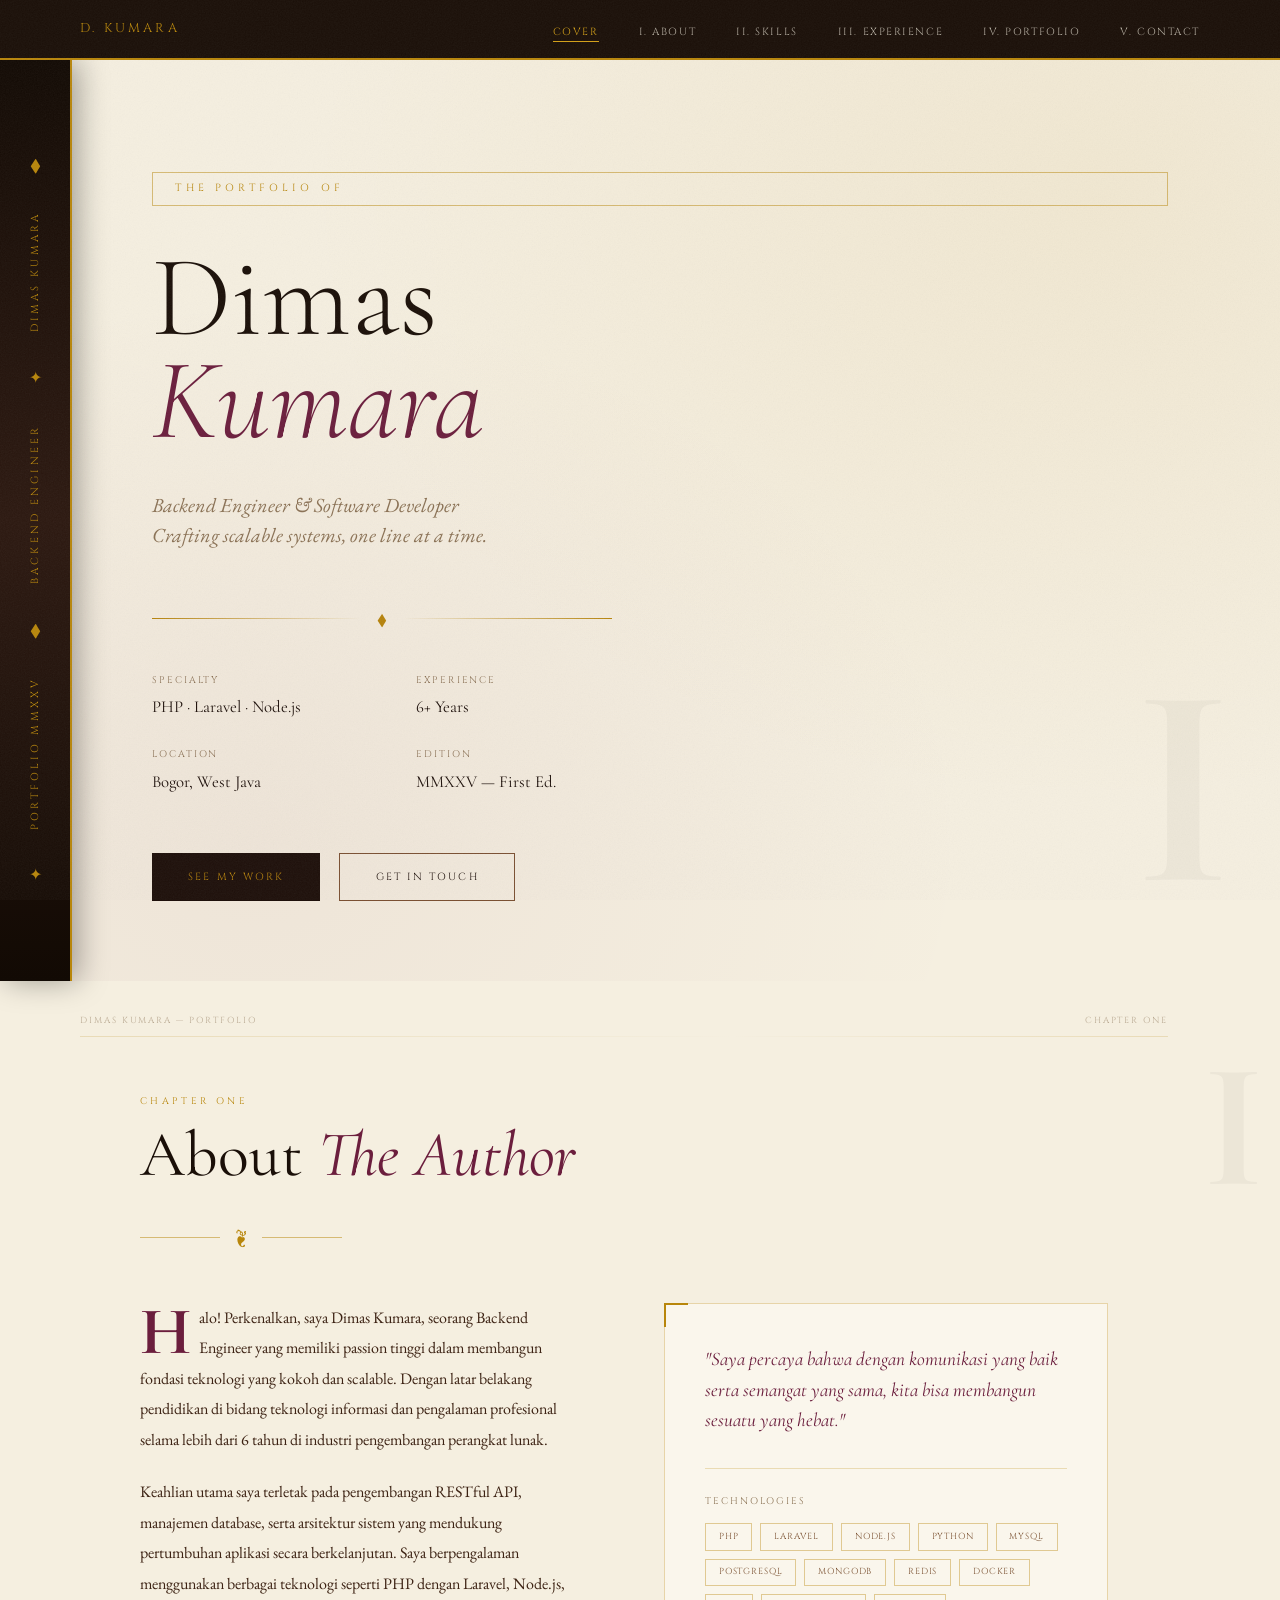
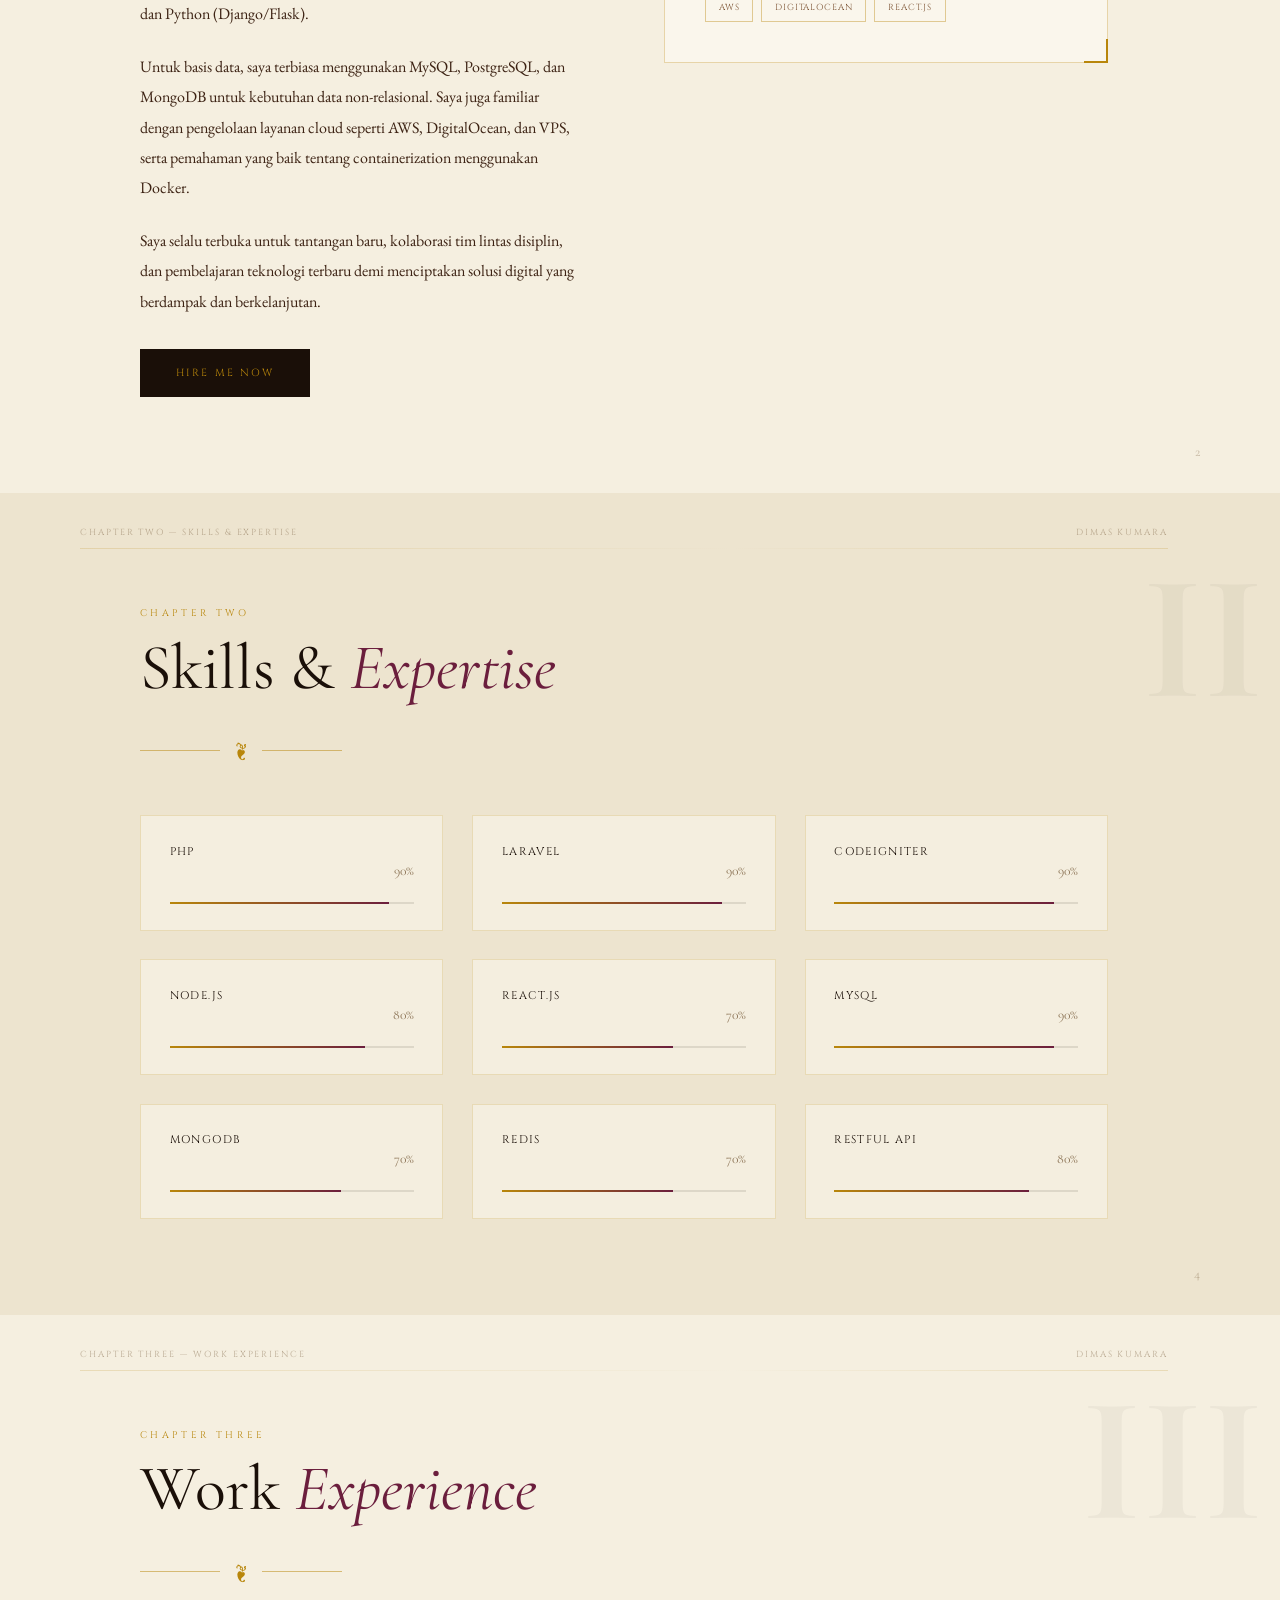
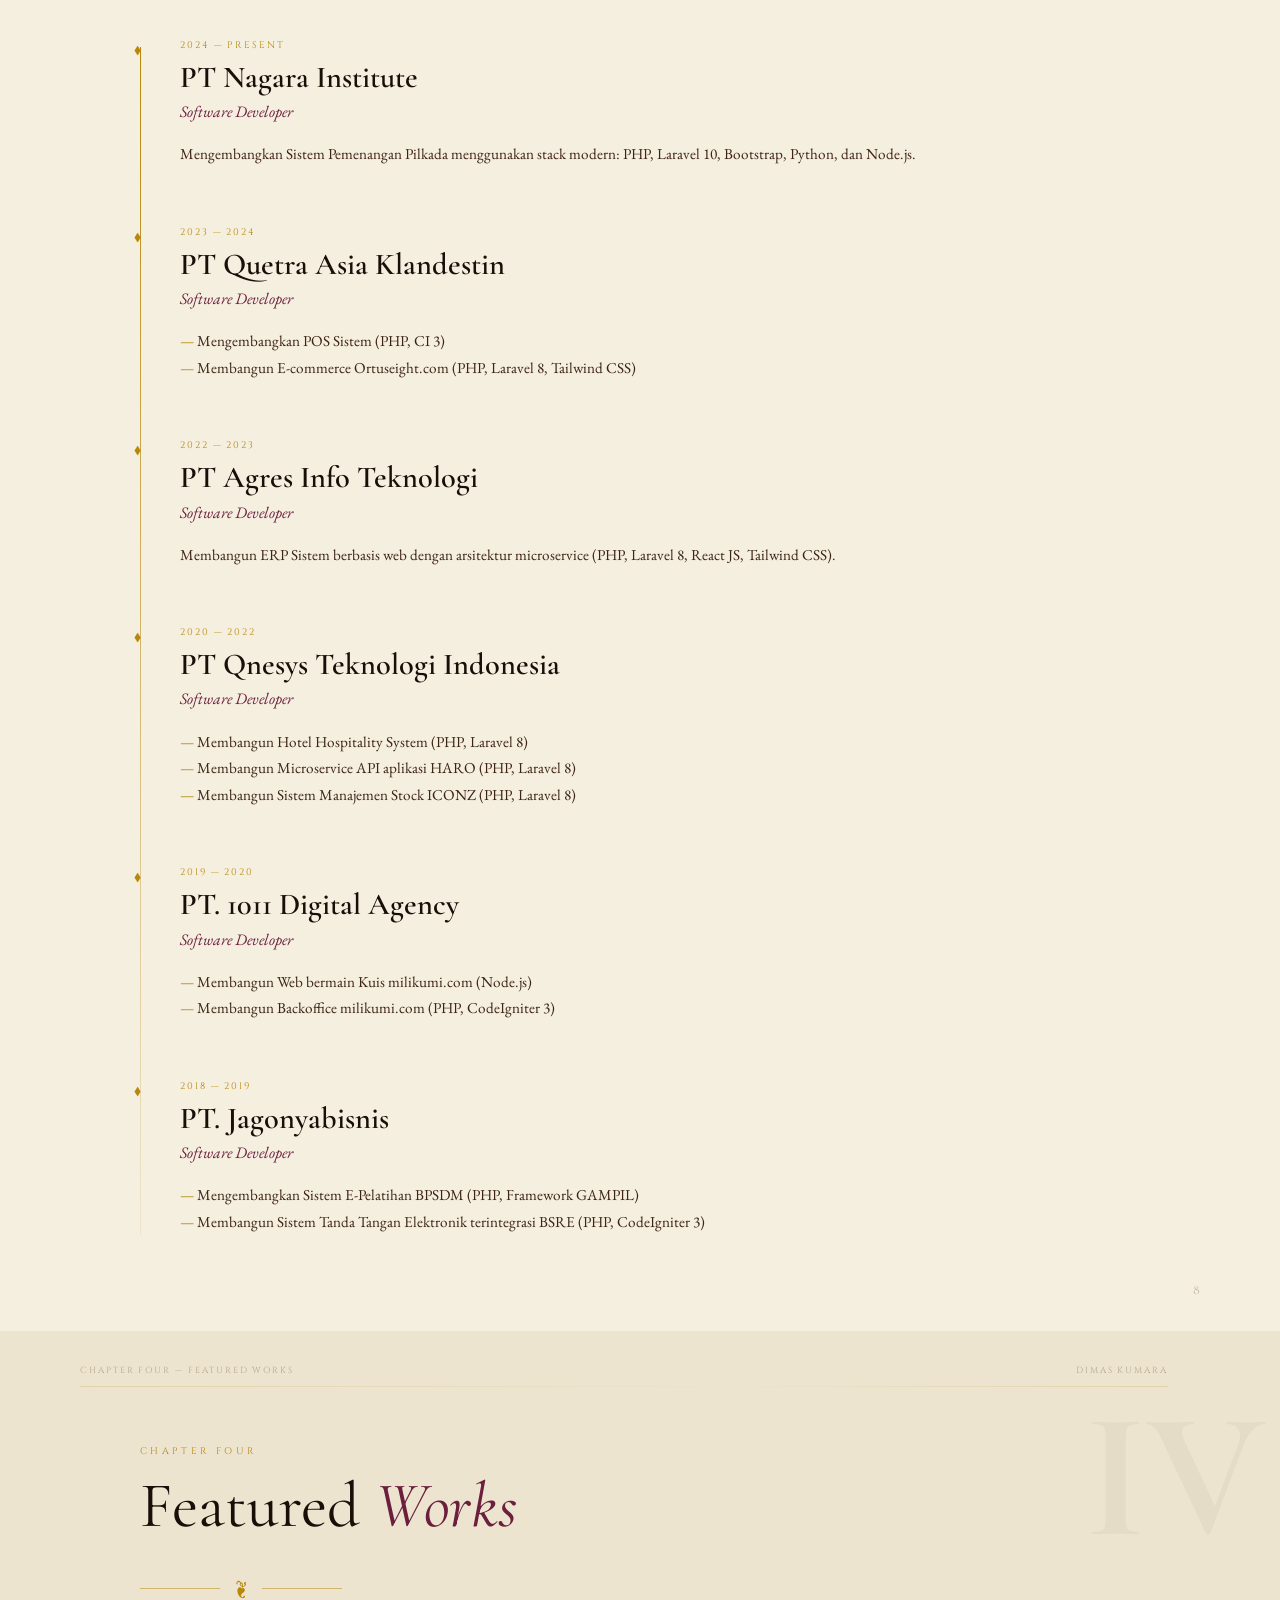
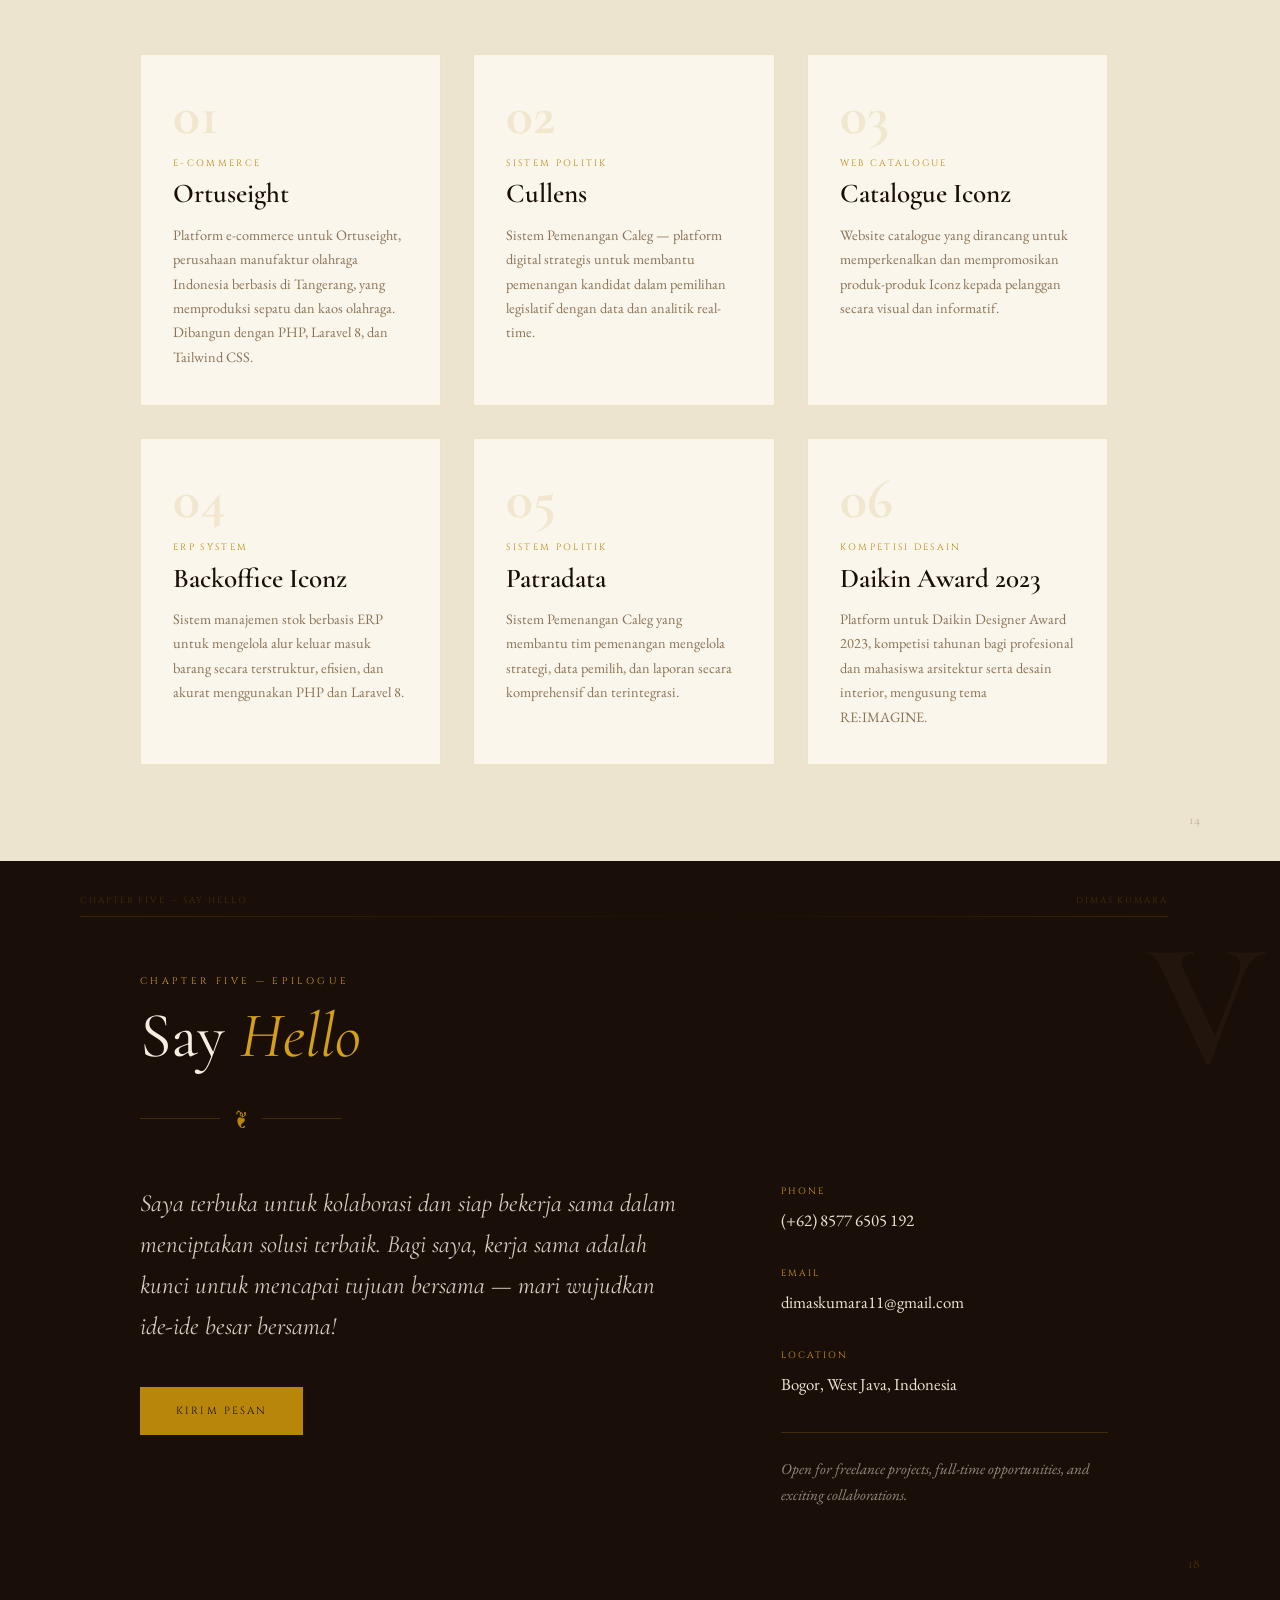
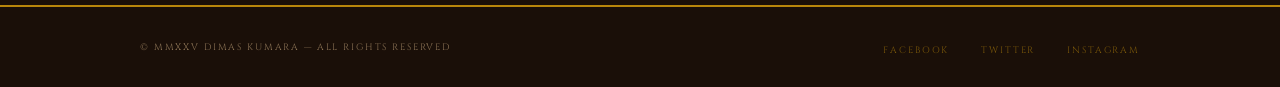
==== commit 43b80841: "update: urutan work experience" ====
--- a/index.html
+++ b/index.html
@@ -964,18 +964,6 @@
           </div>
         </div>
 
-        <div class="exp-entry reveal d2">
-          <div class="exp-period">2022 — 2023</div>
-          <div class="exp-co">PT. Jagonyabisnis</div>
-          <div class="exp-role">Software Developer</div>
-          <div class="exp-desc">
-            <ul>
-              <li>Mengembangkan Sistem E-Pelatihan BPSDM (PHP, Framework GAMPIL)</li>
-              <li>Membangun Sistem Tanda Tangan Elektronik terintegrasi BSRE (PHP, CodeIgniter 3)</li>
-            </ul>
-          </div>
-        </div>
-
         <div class="exp-entry reveal d3">
           <div class="exp-period">2020 — 2022</div>
           <div class="exp-co">PT Qnesys Teknologi Indonesia</div>
@@ -997,6 +985,18 @@
             <ul>
               <li>Membangun Web bermain Kuis milikumi.com (Node.js)</li>
               <li>Membangun Backoffice milikumi.com (PHP, CodeIgniter 3)</li>
+            </ul>
+          </div>
+        </div>
+
+        <div class="exp-entry reveal d2">
+          <div class="exp-period">2018 — 2019</div>
+          <div class="exp-co">PT. Jagonyabisnis</div>
+          <div class="exp-role">Software Developer</div>
+          <div class="exp-desc">
+            <ul>
+              <li>Mengembangkan Sistem E-Pelatihan BPSDM (PHP, Framework GAMPIL)</li>
+              <li>Membangun Sistem Tanda Tangan Elektronik terintegrasi BSRE (PHP, CodeIgniter 3)</li>
             </ul>
           </div>
         </div>
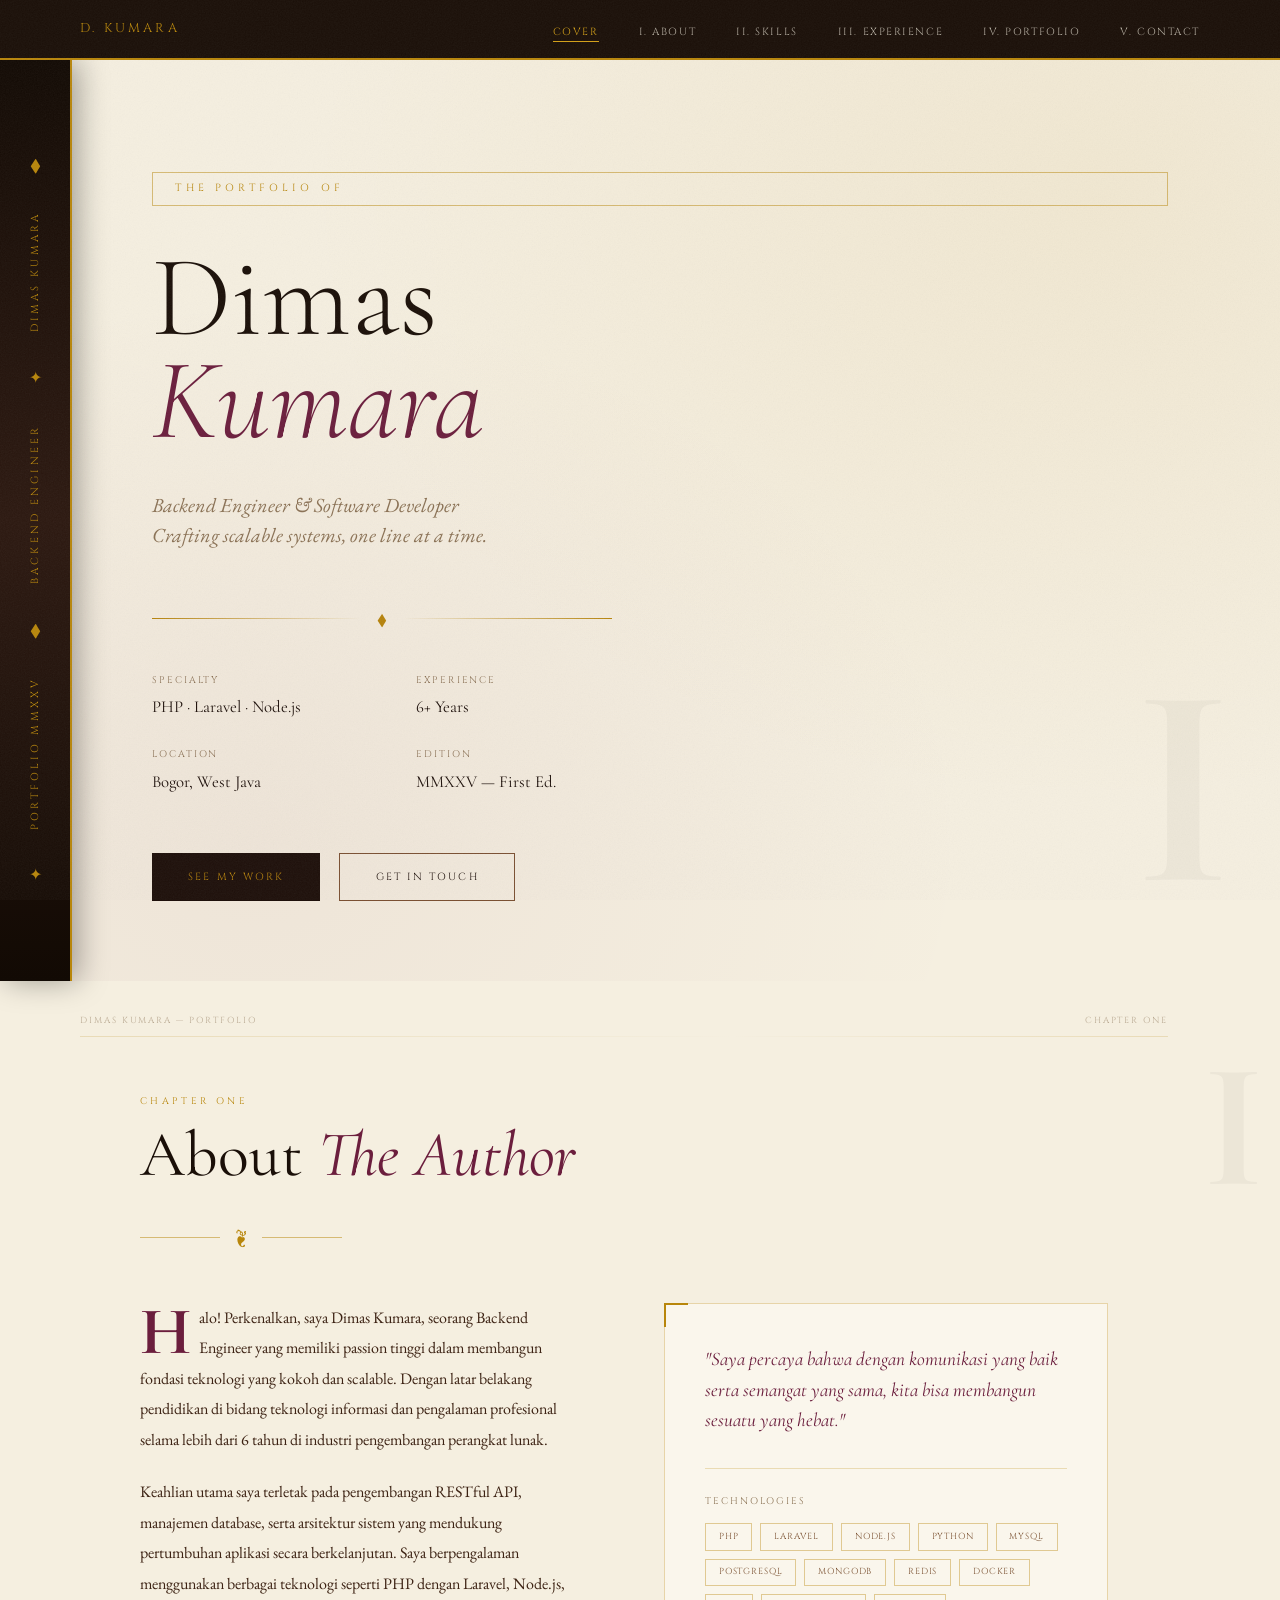
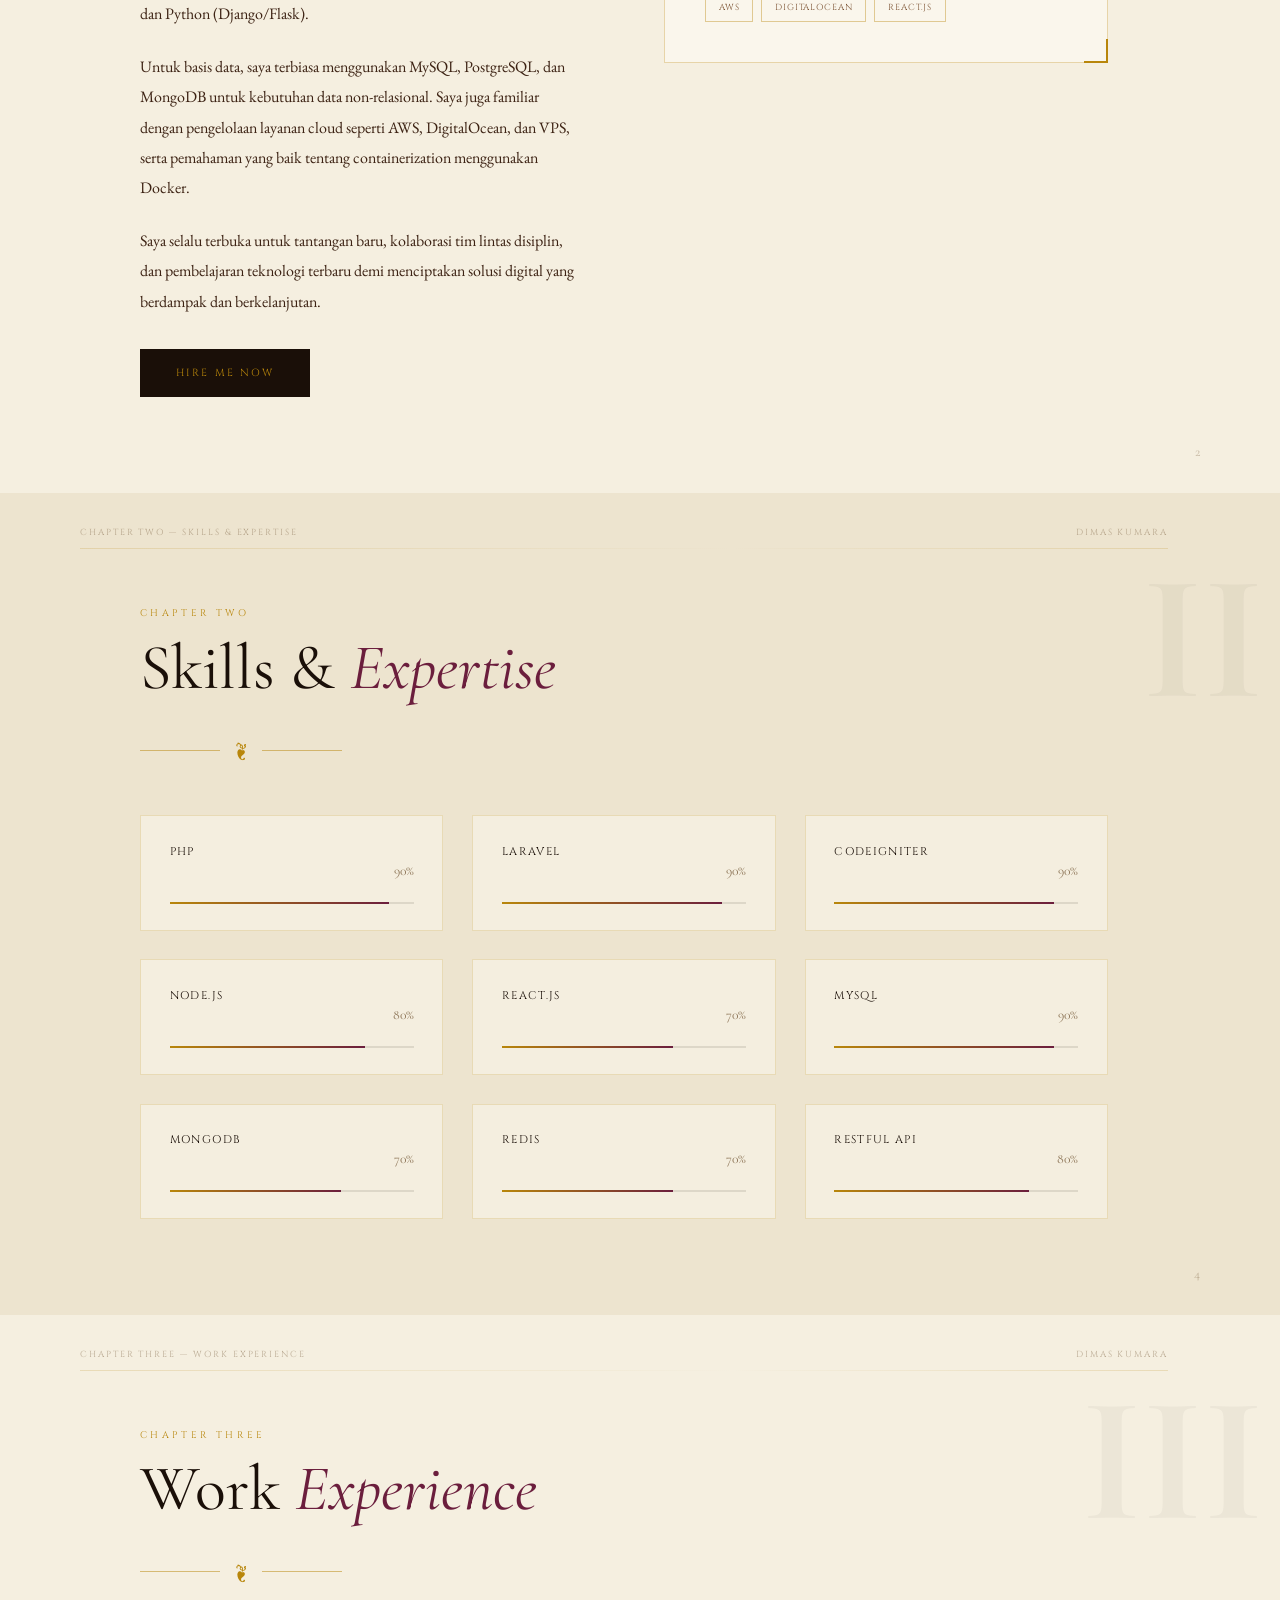
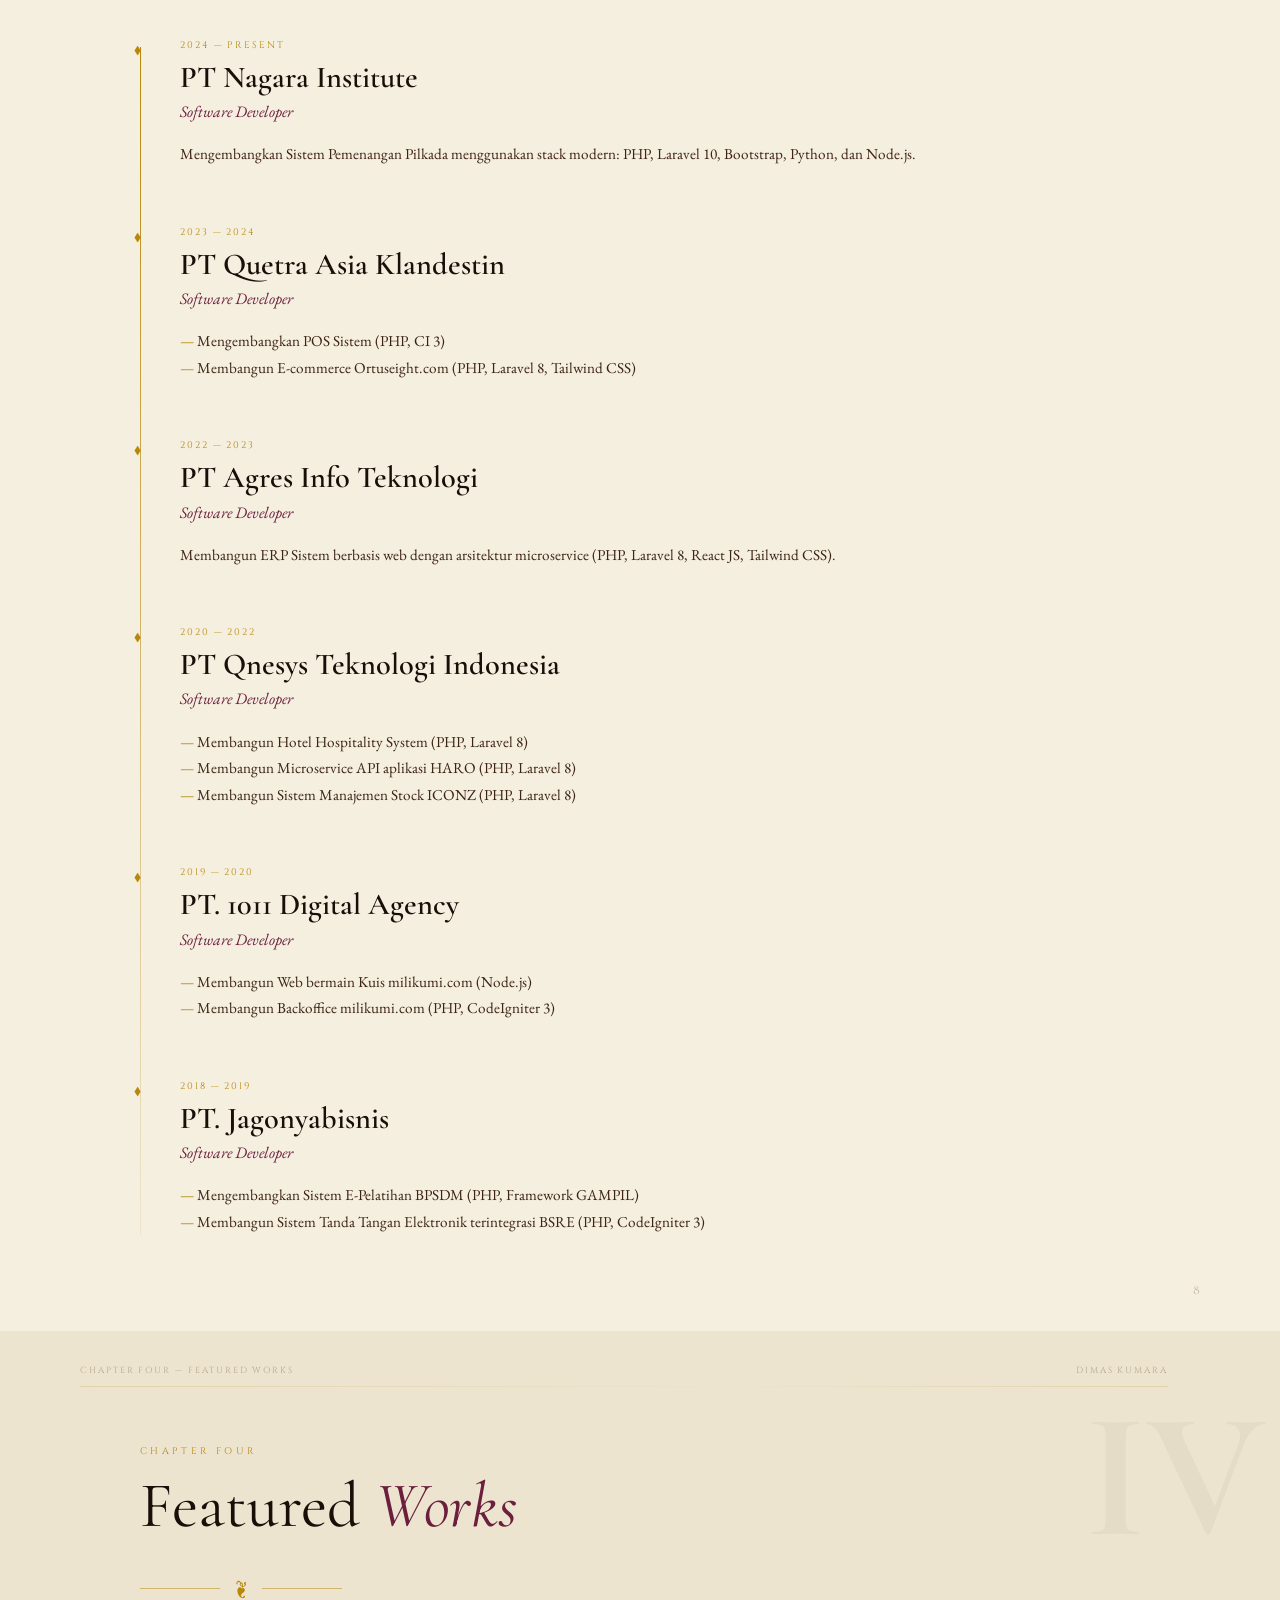
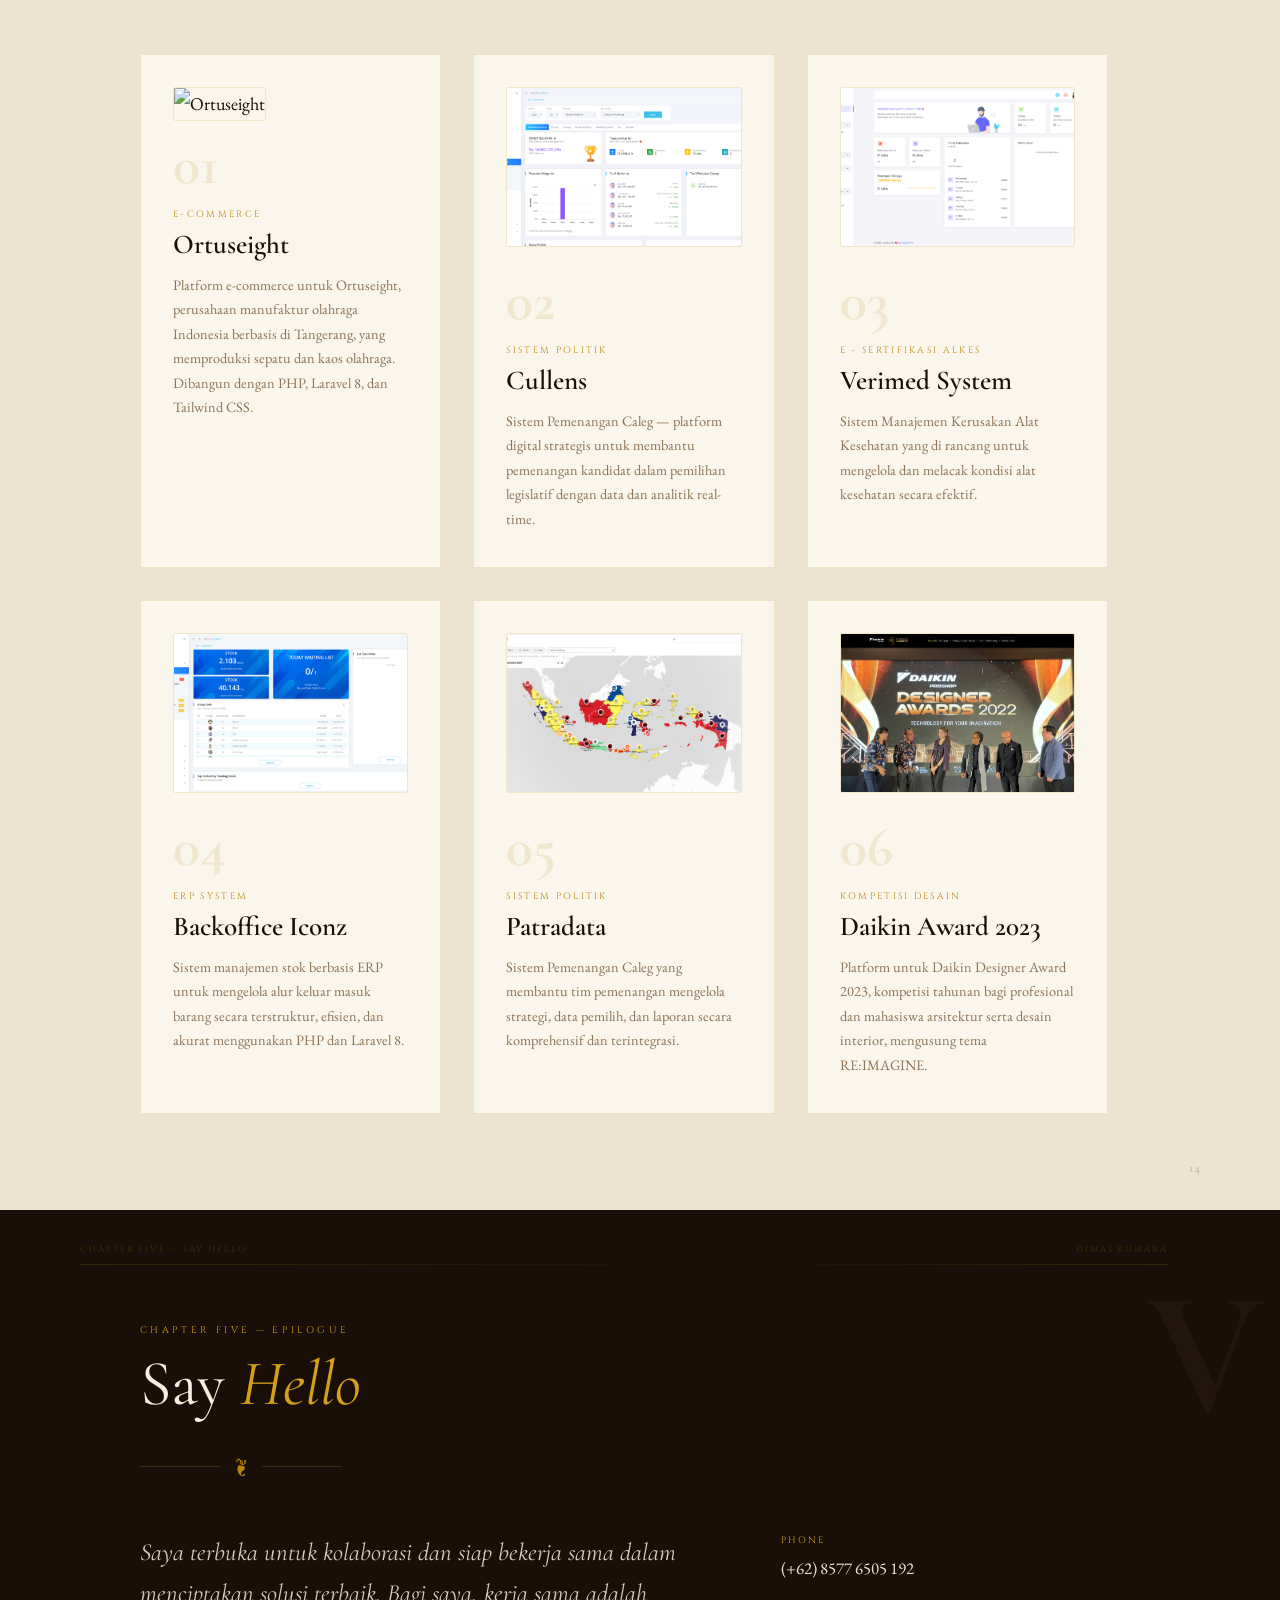
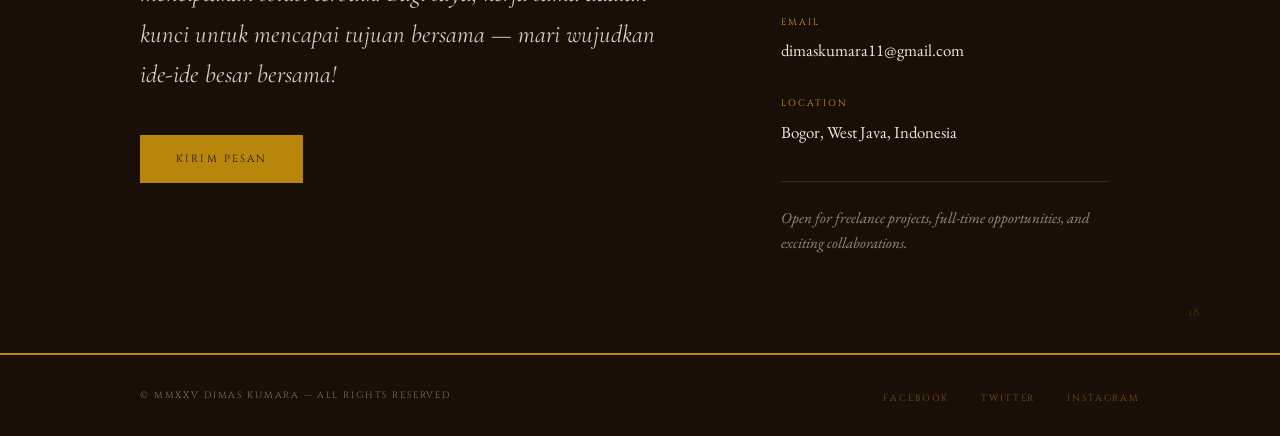
==== commit afe17580: "update: portofolio" ====
--- a/index.html
+++ b/index.html
@@ -562,6 +562,14 @@
       color: var(--ink);
       line-height: 1.15;
       margin-bottom: 0.8rem;
+    }
+    .proj-card img {
+      width: 100%;
+      height: 160px;
+      object-fit: cover;
+      border-radius: 2px;
+      margin-bottom: 1rem;
+      border: 1px solid rgba(184,134,11,0.15);
     }
     .proj-desc {
       font-size: 0.9rem;
@@ -1028,6 +1036,7 @@
       <div class="project-grid">
 
         <div class="proj-card reveal">
+          <img src="images/ortuseight.png" alt="Ortuseight">
           <div class="proj-no">01</div>
           <div class="proj-cat">E-Commerce</div>
           <div class="proj-title">Ortuseight</div>
@@ -1035,6 +1044,7 @@
         </div>
 
         <div class="proj-card reveal d1">
+          <img src="images/cullens.png" alt="Cullens">
           <div class="proj-no">02</div>
           <div class="proj-cat">Sistem Politik</div>
           <div class="proj-title">Cullens</div>
@@ -1042,13 +1052,15 @@
         </div>
 
         <div class="proj-card reveal d2">
+          <img src="images/esi.png" alt="Verimed System">
           <div class="proj-no">03</div>
-          <div class="proj-cat">Web Catalogue</div>
-          <div class="proj-title">Catalogue Iconz</div>
-          <div class="proj-desc">Website catalogue yang dirancang untuk memperkenalkan dan mempromosikan produk-produk Iconz kepada pelanggan secara visual dan informatif.</div>
+          <div class="proj-cat">E - Sertifikasi Alkes</div>
+          <div class="proj-title">Verimed System</div>
+          <div class="proj-desc">Sistem Manajemen Kerusakan Alat Kesehatan yang di rancang untuk mengelola dan melacak kondisi alat kesehatan secara efektif.</div>
         </div>
 
         <div class="proj-card reveal d1">
+          <img src="images/iconz.png" alt="Backoffice Iconz">
           <div class="proj-no">04</div>
           <div class="proj-cat">ERP System</div>
           <div class="proj-title">Backoffice Iconz</div>
@@ -1056,6 +1068,7 @@
         </div>
 
         <div class="proj-card reveal d2">
+          <img src="images/patradata.png" alt="Patradata">
           <div class="proj-no">05</div>
           <div class="proj-cat">Sistem Politik</div>
           <div class="proj-title">Patradata</div>
@@ -1063,6 +1076,7 @@
         </div>
 
         <div class="proj-card reveal d3">
+          <img src="images/daikin-dda.png" alt="Daikin Award 2023">
           <div class="proj-no">06</div>
           <div class="proj-cat">Kompetisi Desain</div>
           <div class="proj-title">Daikin Award 2023</div>
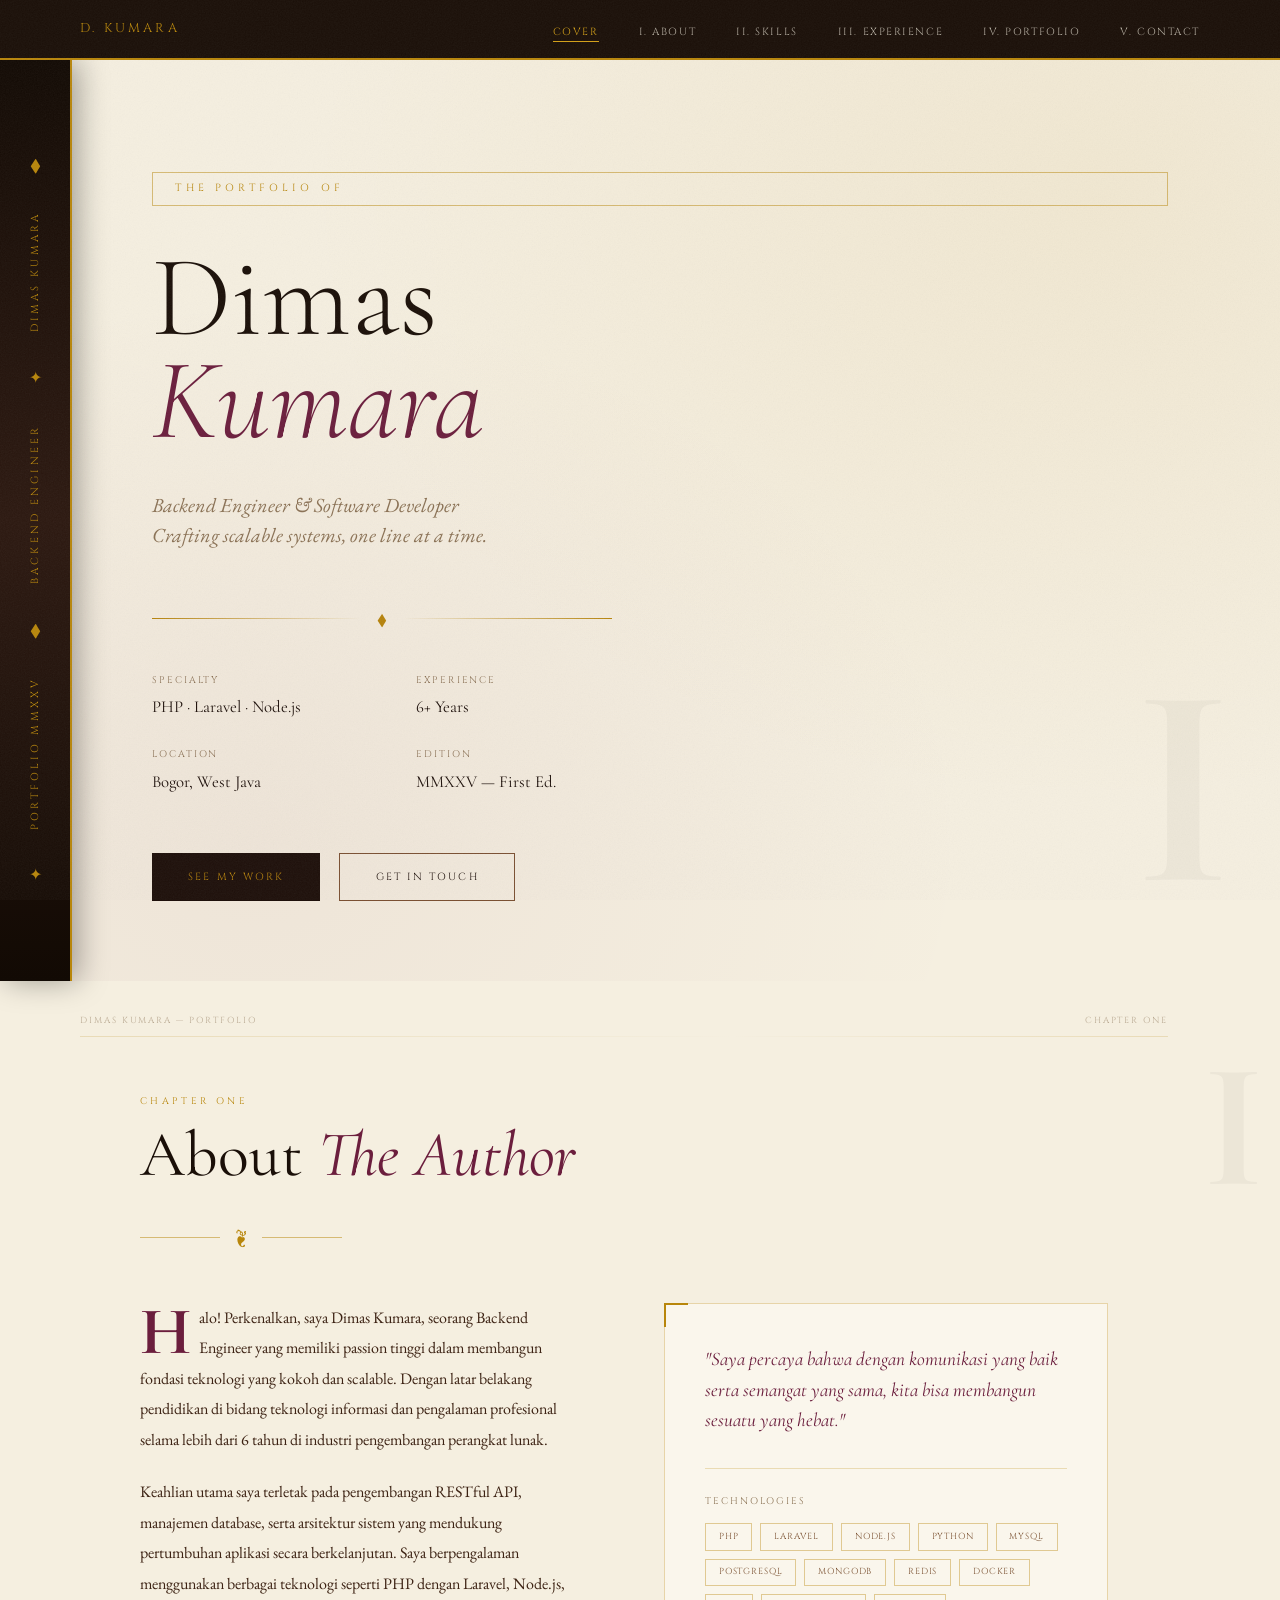
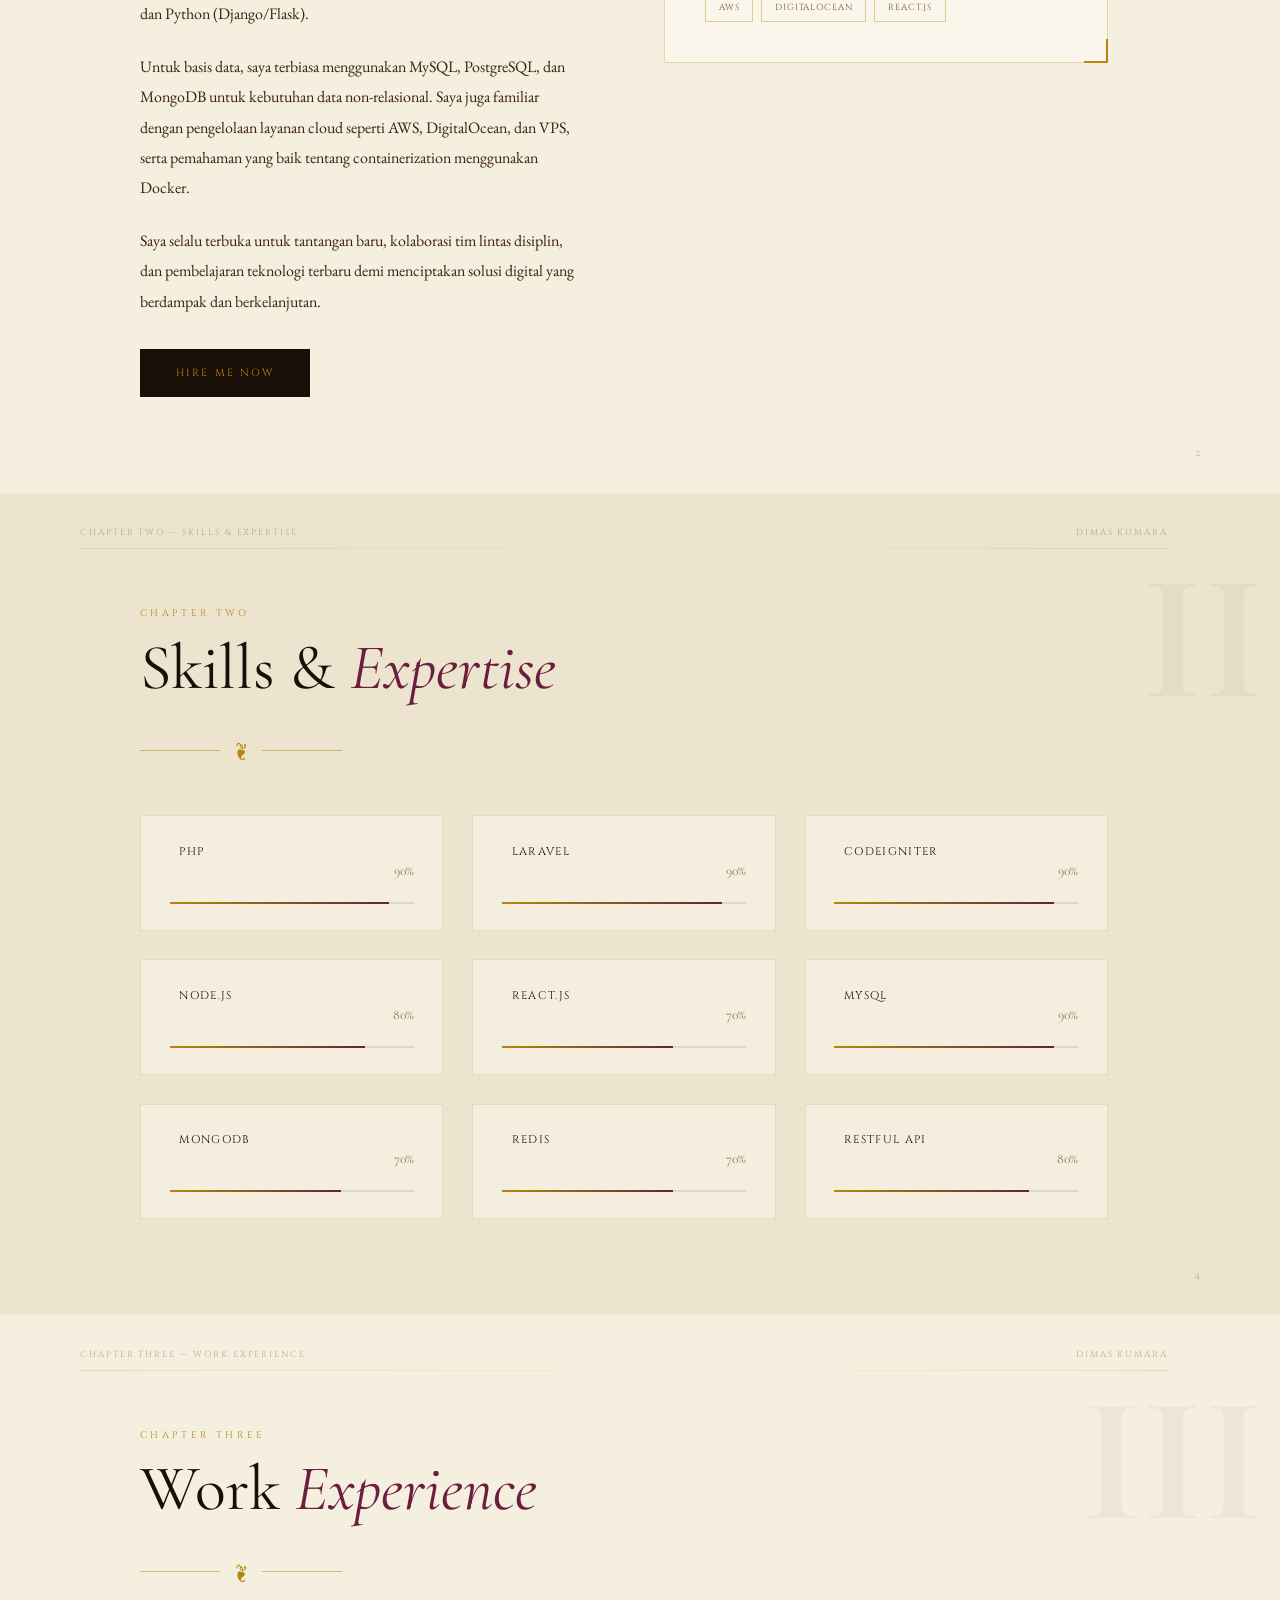
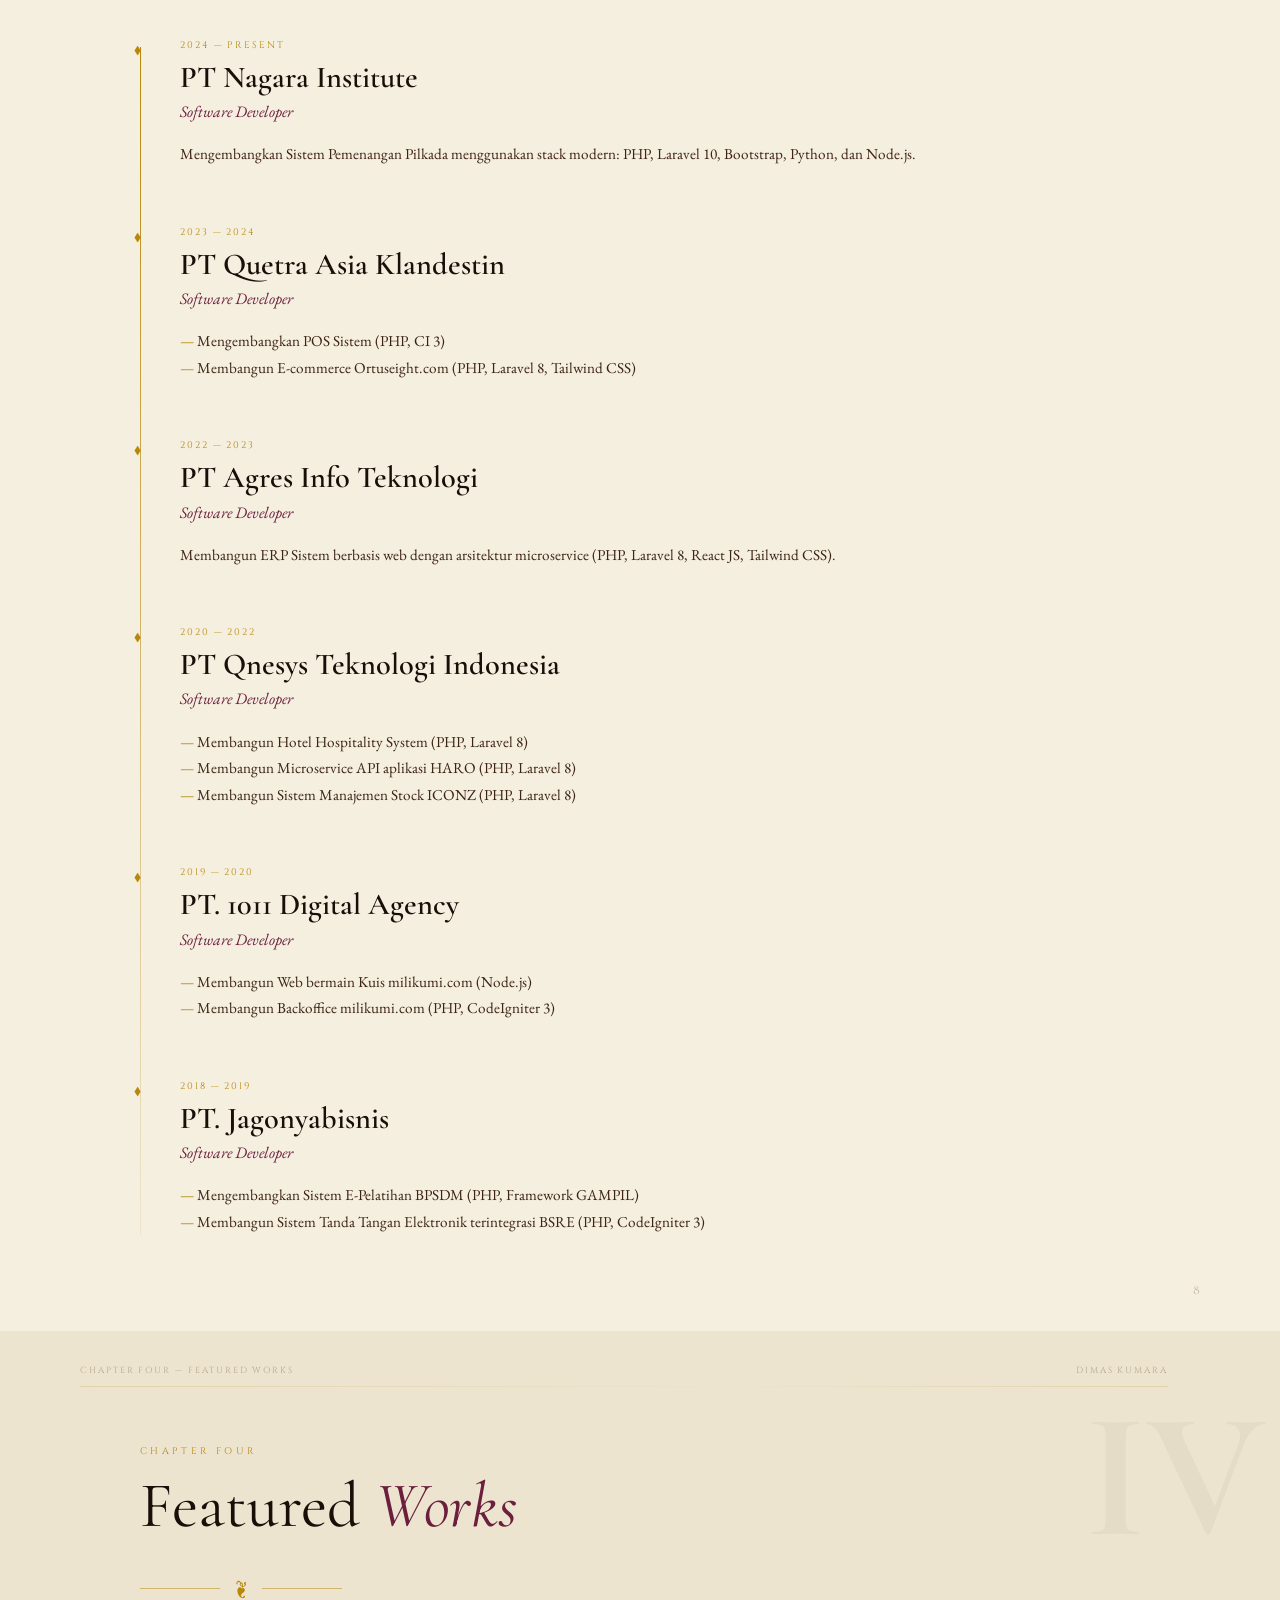
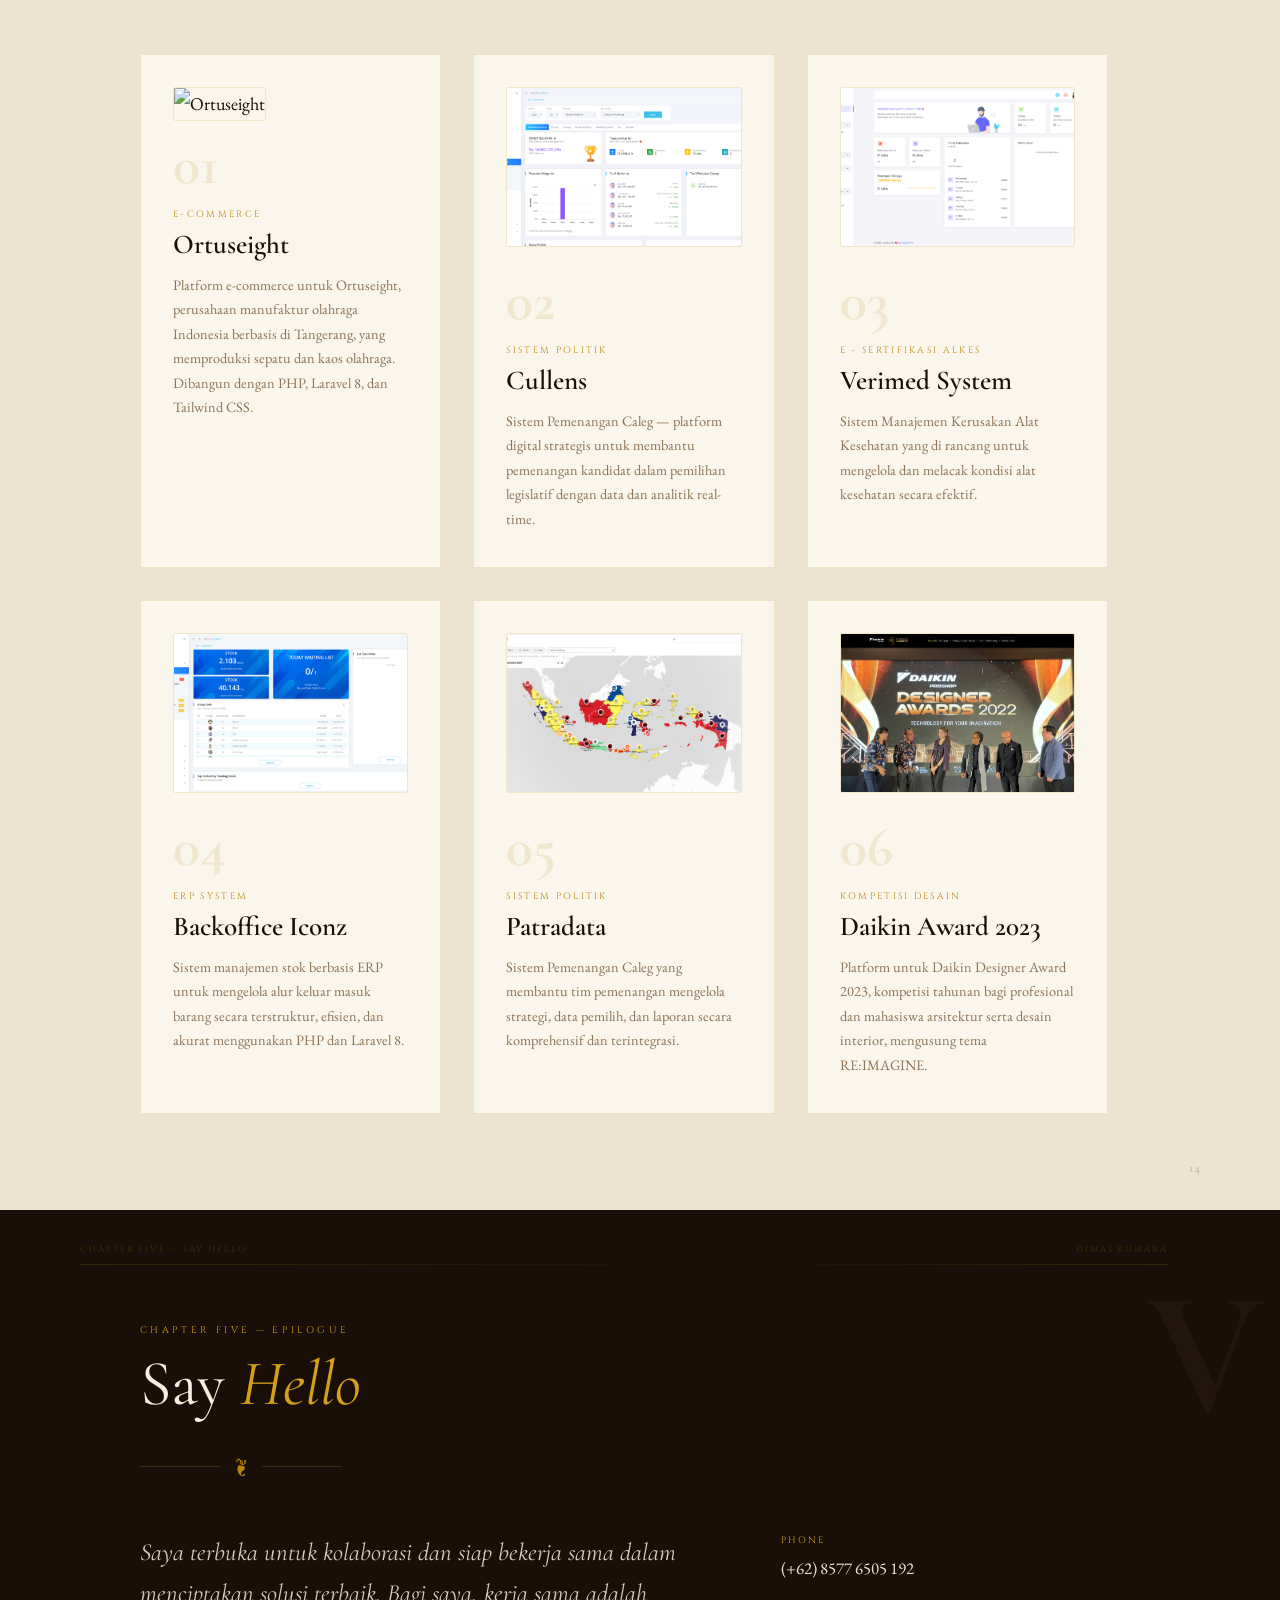
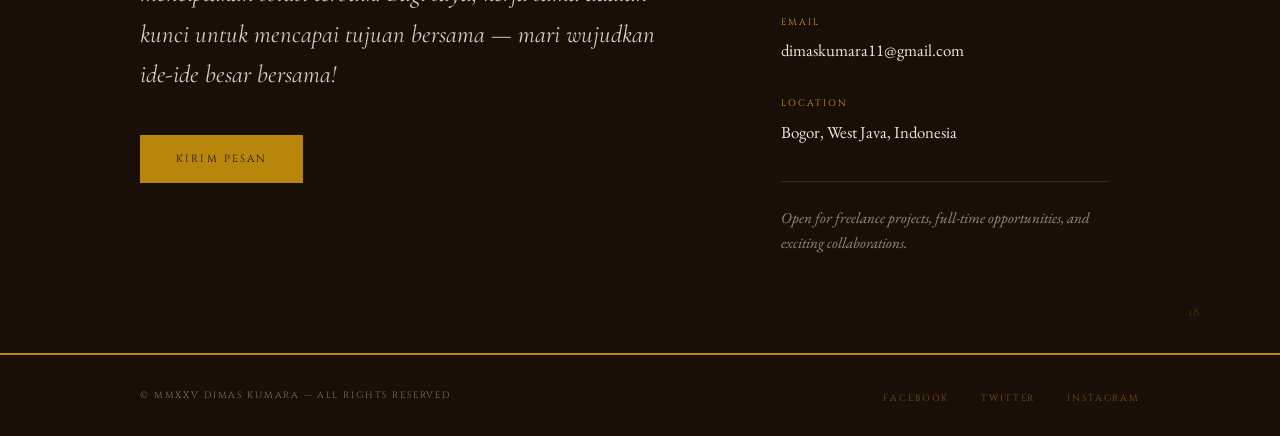
==== commit 0c910d43: "feat: add skill icons via devicon CDN" ====
--- a/index.html
+++ b/index.html
@@ -5,6 +5,7 @@
   <meta name="viewport" content="width=device-width, initial-scale=1.0">
   <title>Dimas Kumara — The Portfolio</title>
   <link href="https://fonts.googleapis.com/css2?family=Cormorant+Garamond:ital,wght@0,300;0,400;0,500;0,600;0,700;1,300;1,400;1,500&family=EB+Garamond:ital,wght@0,400;0,500;0,600;1,400;1,500&family=Cinzel:wght@400;600;700&display=swap" rel="stylesheet">
+  <link rel="stylesheet" href="https://cdn.jsdelivr.net/gh/devicons/devicon@latest/devicon.min.css">
   <style>
     *, *::before, *::after { box-sizing: border-box; margin: 0; padding: 0; }
 
@@ -433,7 +434,11 @@
       text-transform: uppercase;
       color: var(--ink);
       margin-bottom: 1.2rem;
-    }
+      display: flex;
+      align-items: center;
+      gap: 0.6rem;
+    }
+    .sk-name i { font-size: 1.4rem; }
     .sk-track {
       height: 2px;
       background: rgba(26,15,8,0.1);
@@ -570,6 +575,31 @@
       border-radius: 2px;
       margin-bottom: 1rem;
       border: 1px solid rgba(184,134,11,0.15);
+      cursor: zoom-in;
+      transition: transform 0.2s;
+    }
+    .proj-card img:hover { transform: scale(1.02); }
+
+    .lightbox {
+      position: fixed;
+      inset: 0;
+      z-index: 10000;
+      background: rgba(0,0,0,0.88);
+      display: flex;
+      align-items: center;
+      justify-content: center;
+      opacity: 0;
+      pointer-events: none;
+      transition: opacity 0.3s ease;
+      cursor: zoom-out;
+    }
+    .lightbox.open { opacity: 1; pointer-events: auto; }
+    .lightbox img {
+      max-width: 90vw;
+      max-height: 90vh;
+      border: 3px solid var(--gold);
+      box-shadow: 0 20px 80px rgba(0,0,0,0.6);
+      object-fit: contain;
     }
     .proj-desc {
       font-size: 0.9rem;
@@ -854,63 +884,63 @@
 
       <div class="skills-grid">
         <div class="skill-card reveal" data-pct="90">
-          <div class="sk-name">PHP</div>
+          <div class="sk-name"><i class="devicon-php-plain colored"></i> PHP</div>
           <div style="position:relative; padding-top:1.3rem;">
             <span class="sk-pct">90%</span>
             <div class="sk-track"><div class="sk-fill"></div></div>
           </div>
         </div>
         <div class="skill-card reveal d1" data-pct="90">
-          <div class="sk-name">Laravel</div>
+          <div class="sk-name"><i class="devicon-laravel-original colored"></i> Laravel</div>
           <div style="position:relative; padding-top:1.3rem;">
             <span class="sk-pct">90%</span>
             <div class="sk-track"><div class="sk-fill"></div></div>
           </div>
         </div>
         <div class="skill-card reveal d2" data-pct="90">
-          <div class="sk-name">CodeIgniter</div>
+          <div class="sk-name"><i class="devicon-codeigniter-plain colored"></i> CodeIgniter</div>
           <div style="position:relative; padding-top:1.3rem;">
             <span class="sk-pct">90%</span>
             <div class="sk-track"><div class="sk-fill"></div></div>
           </div>
         </div>
         <div class="skill-card reveal d1" data-pct="80">
-          <div class="sk-name">Node.js</div>
+          <div class="sk-name"><i class="devicon-nodejs-plain colored"></i> Node.js</div>
           <div style="position:relative; padding-top:1.3rem;">
             <span class="sk-pct">80%</span>
             <div class="sk-track"><div class="sk-fill"></div></div>
           </div>
         </div>
         <div class="skill-card reveal d2" data-pct="70">
-          <div class="sk-name">React.js</div>
+          <div class="sk-name"><i class="devicon-react-original colored"></i> React.js</div>
           <div style="position:relative; padding-top:1.3rem;">
             <span class="sk-pct">70%</span>
             <div class="sk-track"><div class="sk-fill"></div></div>
           </div>
         </div>
         <div class="skill-card reveal d3" data-pct="90">
-          <div class="sk-name">MySQL</div>
+          <div class="sk-name"><i class="devicon-mysql-original colored"></i> MySQL</div>
           <div style="position:relative; padding-top:1.3rem;">
             <span class="sk-pct">90%</span>
             <div class="sk-track"><div class="sk-fill"></div></div>
           </div>
         </div>
         <div class="skill-card reveal" data-pct="70">
-          <div class="sk-name">MongoDB</div>
+          <div class="sk-name"><i class="devicon-mongodb-plain colored"></i> MongoDB</div>
           <div style="position:relative; padding-top:1.3rem;">
             <span class="sk-pct">70%</span>
             <div class="sk-track"><div class="sk-fill"></div></div>
           </div>
         </div>
         <div class="skill-card reveal d1" data-pct="70">
-          <div class="sk-name">Redis</div>
+          <div class="sk-name"><i class="devicon-redis-plain colored"></i> Redis</div>
           <div style="position:relative; padding-top:1.3rem;">
             <span class="sk-pct">70%</span>
             <div class="sk-track"><div class="sk-fill"></div></div>
           </div>
         </div>
         <div class="skill-card reveal d2" data-pct="80">
-          <div class="sk-name">RESTful API</div>
+          <div class="sk-name"><i class="devicon-postman-plain colored"></i> RESTful API</div>
           <div style="position:relative; padding-top:1.3rem;">
             <span class="sk-pct">80%</span>
             <div class="sk-track"><div class="sk-fill"></div></div>
@@ -1141,6 +1171,9 @@
     <div class="pg-num">18</div>
   </section>
 
+  <!-- LIGHTBOX -->
+  <div class="lightbox" id="lightbox"><img src="" alt=""></div>
+
   <!-- FOOTER -->
   <footer class="site-footer">
     <div class="footer-inner">
@@ -1203,6 +1236,16 @@
       const r = el.getBoundingClientRect();
       if (r.top < window.innerHeight * 0.9) el.classList.add('in');
     });
+
+    // ===== LIGHTBOX =====
+    const lb = document.getElementById('lightbox');
+    document.querySelectorAll('.proj-card img').forEach(img => {
+      img.addEventListener('click', () => {
+        lb.querySelector('img').src = img.src;
+        lb.classList.add('open');
+      });
+    });
+    lb.addEventListener('click', () => lb.classList.remove('open'));
   </script>
 
 </body>
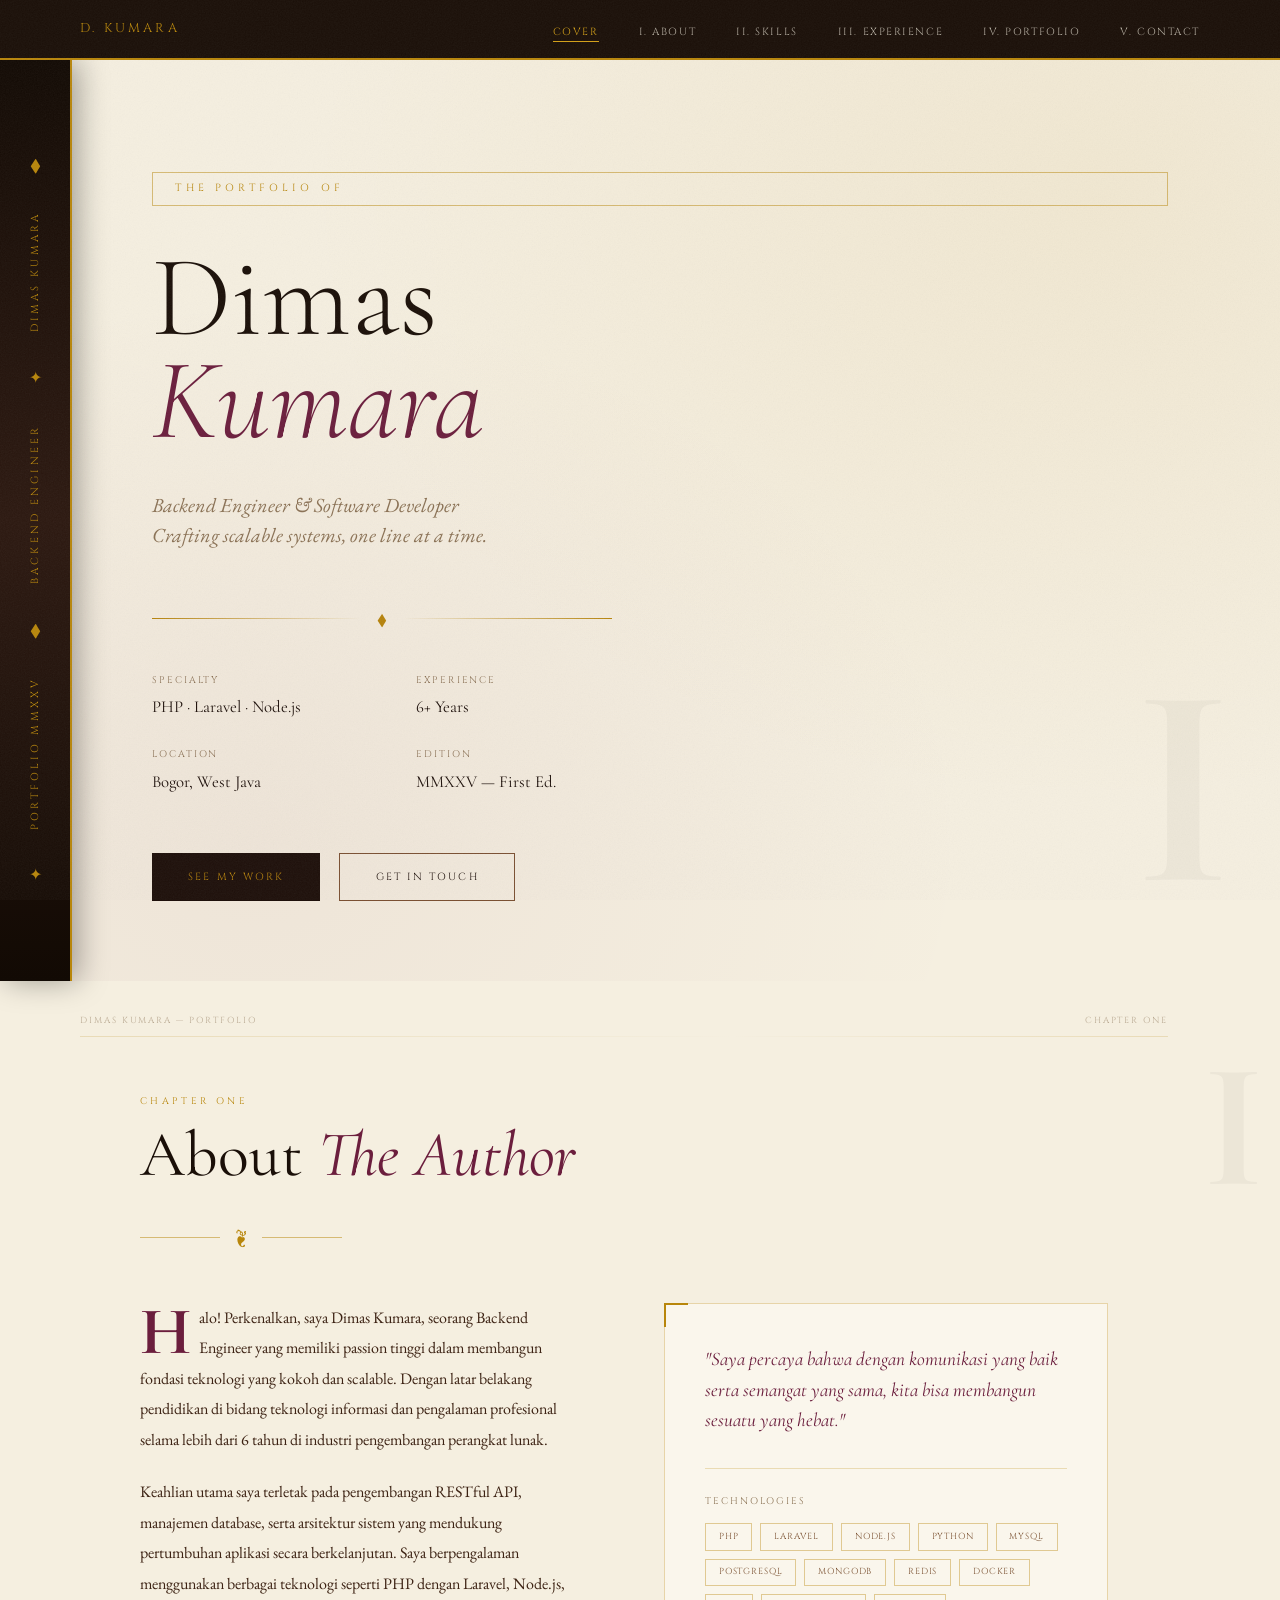
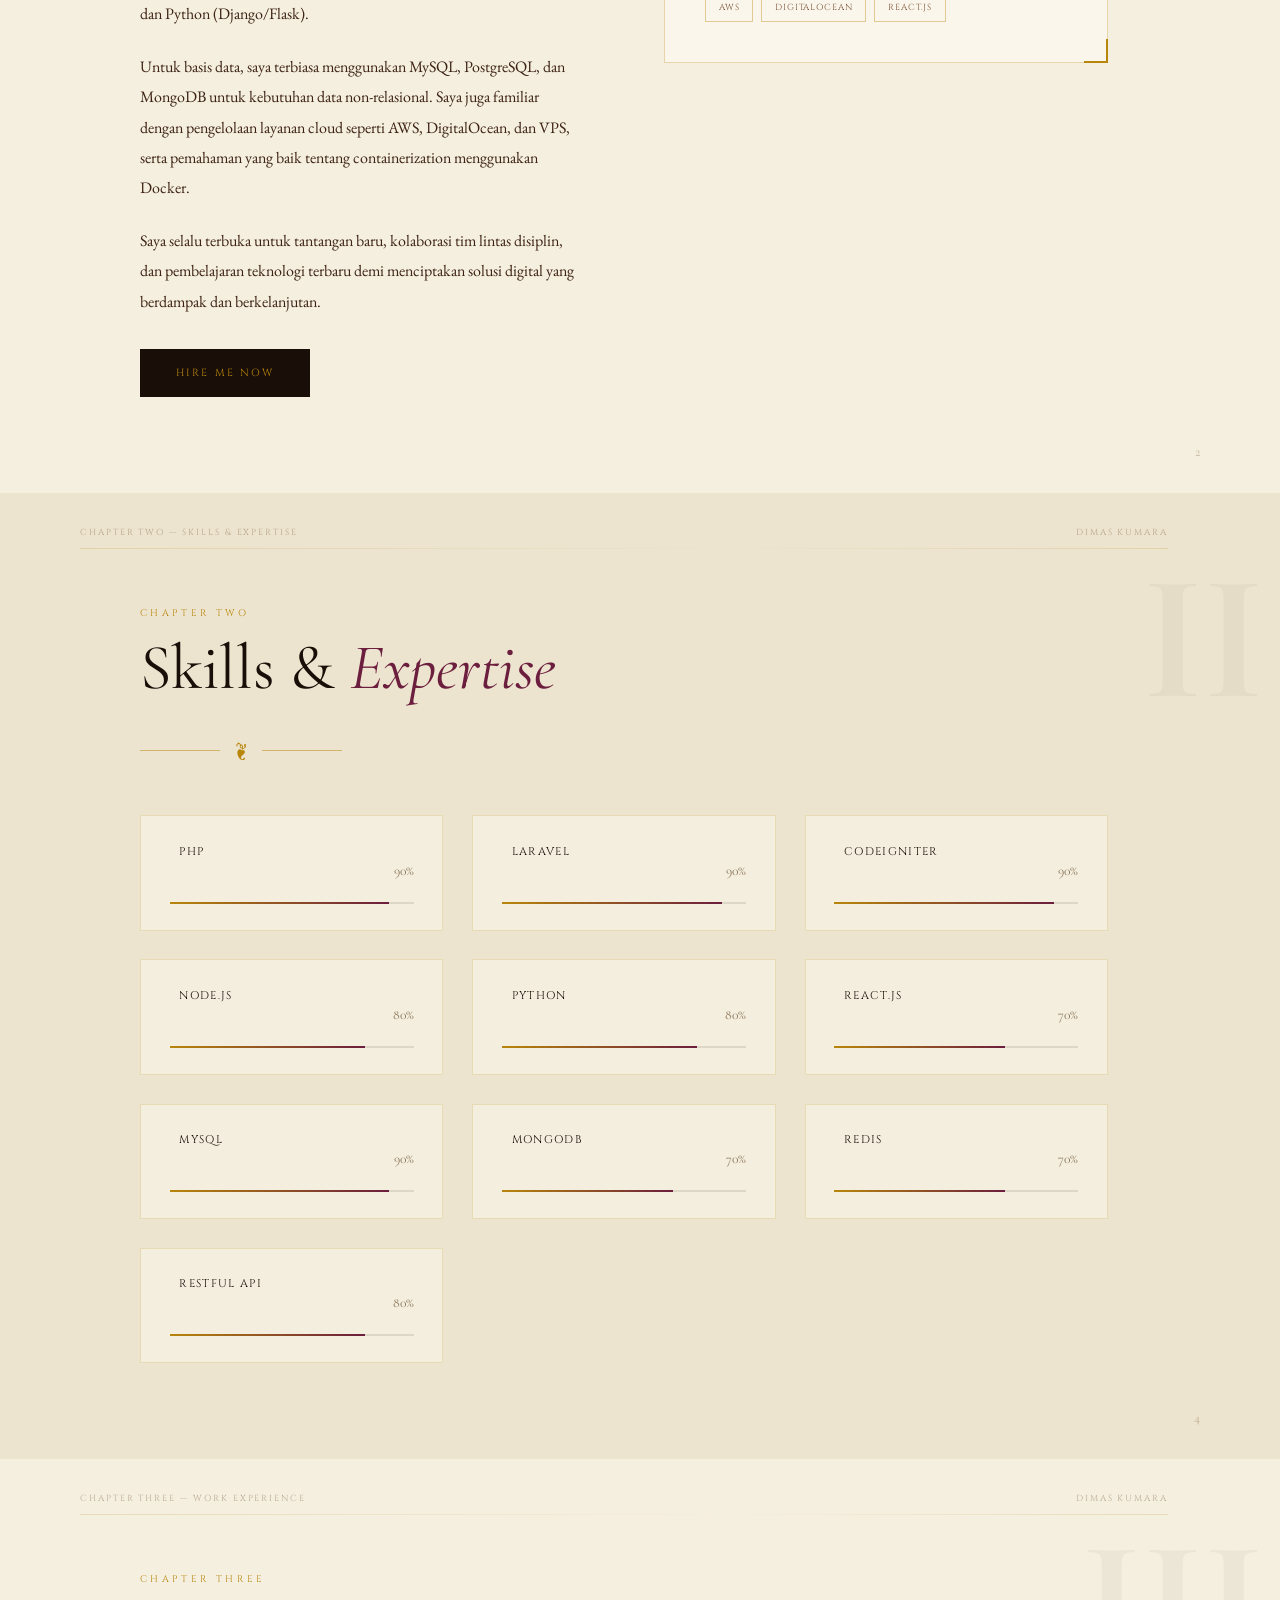
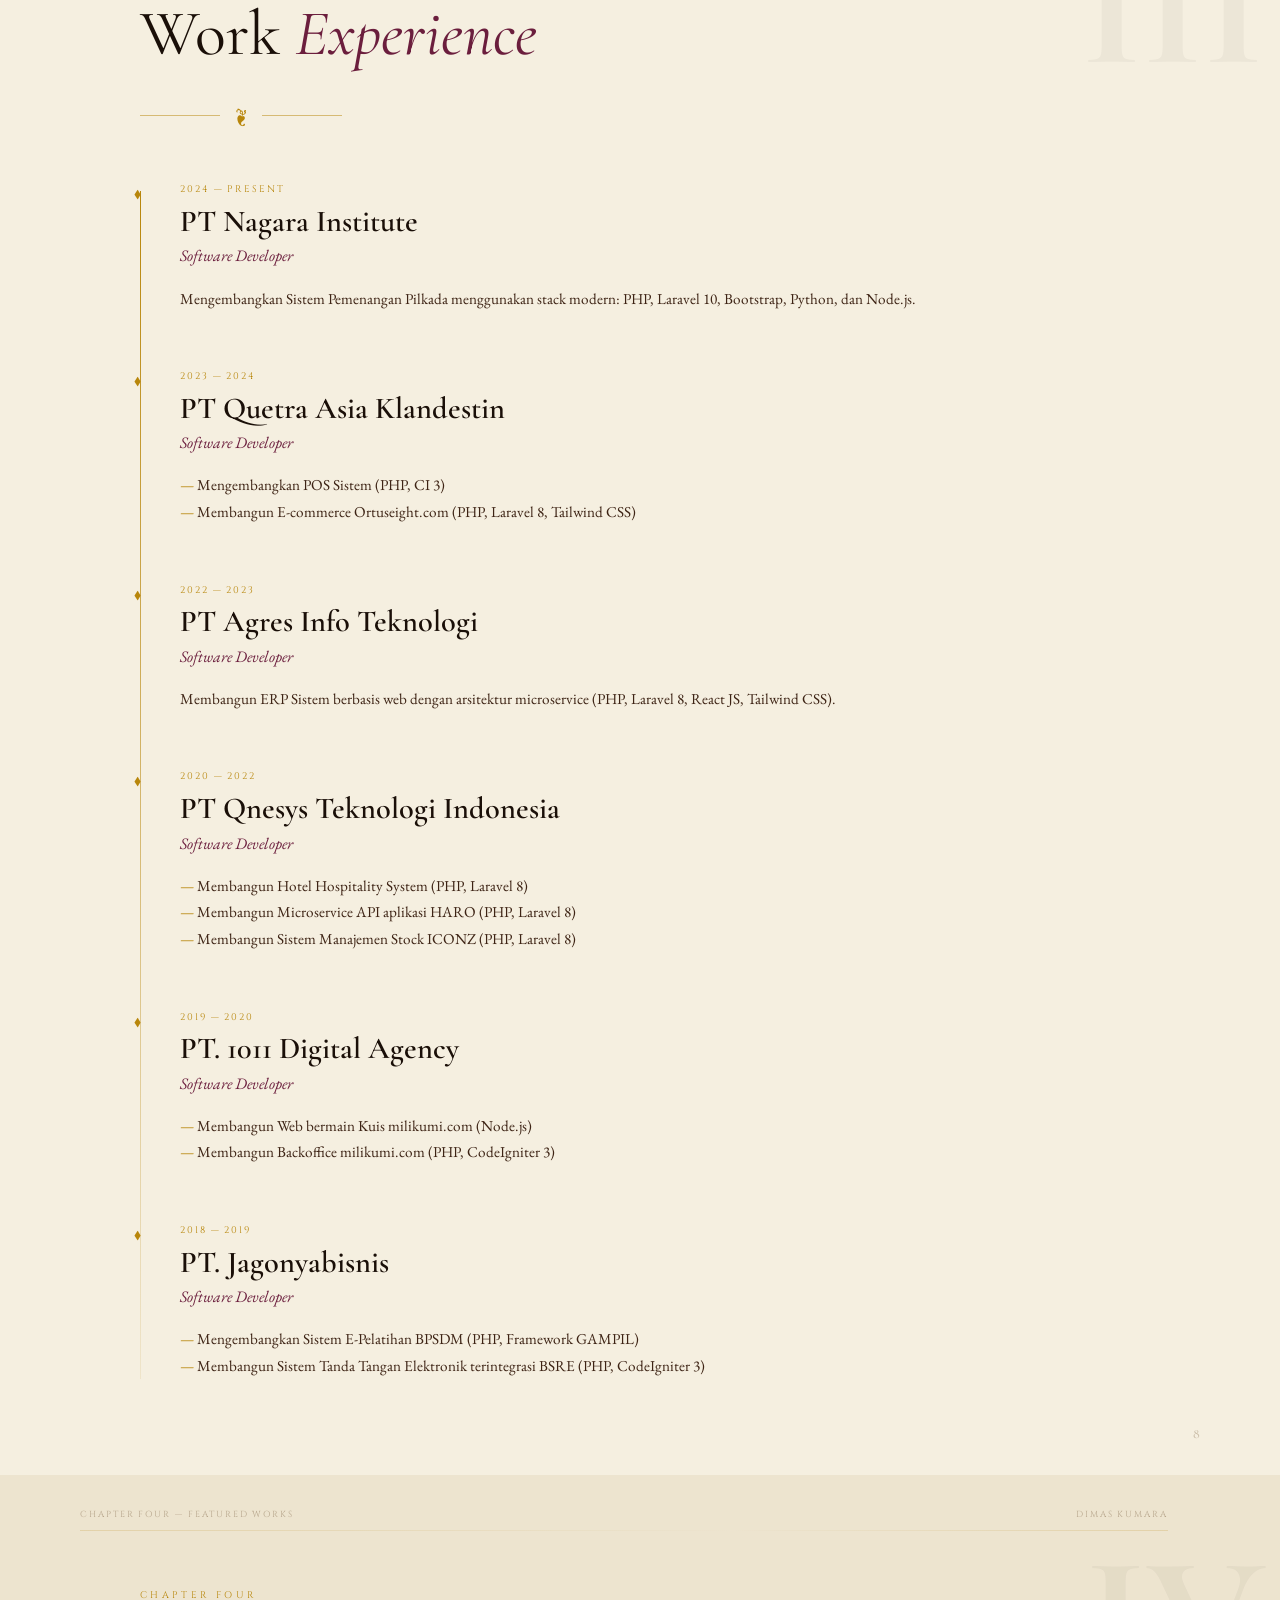
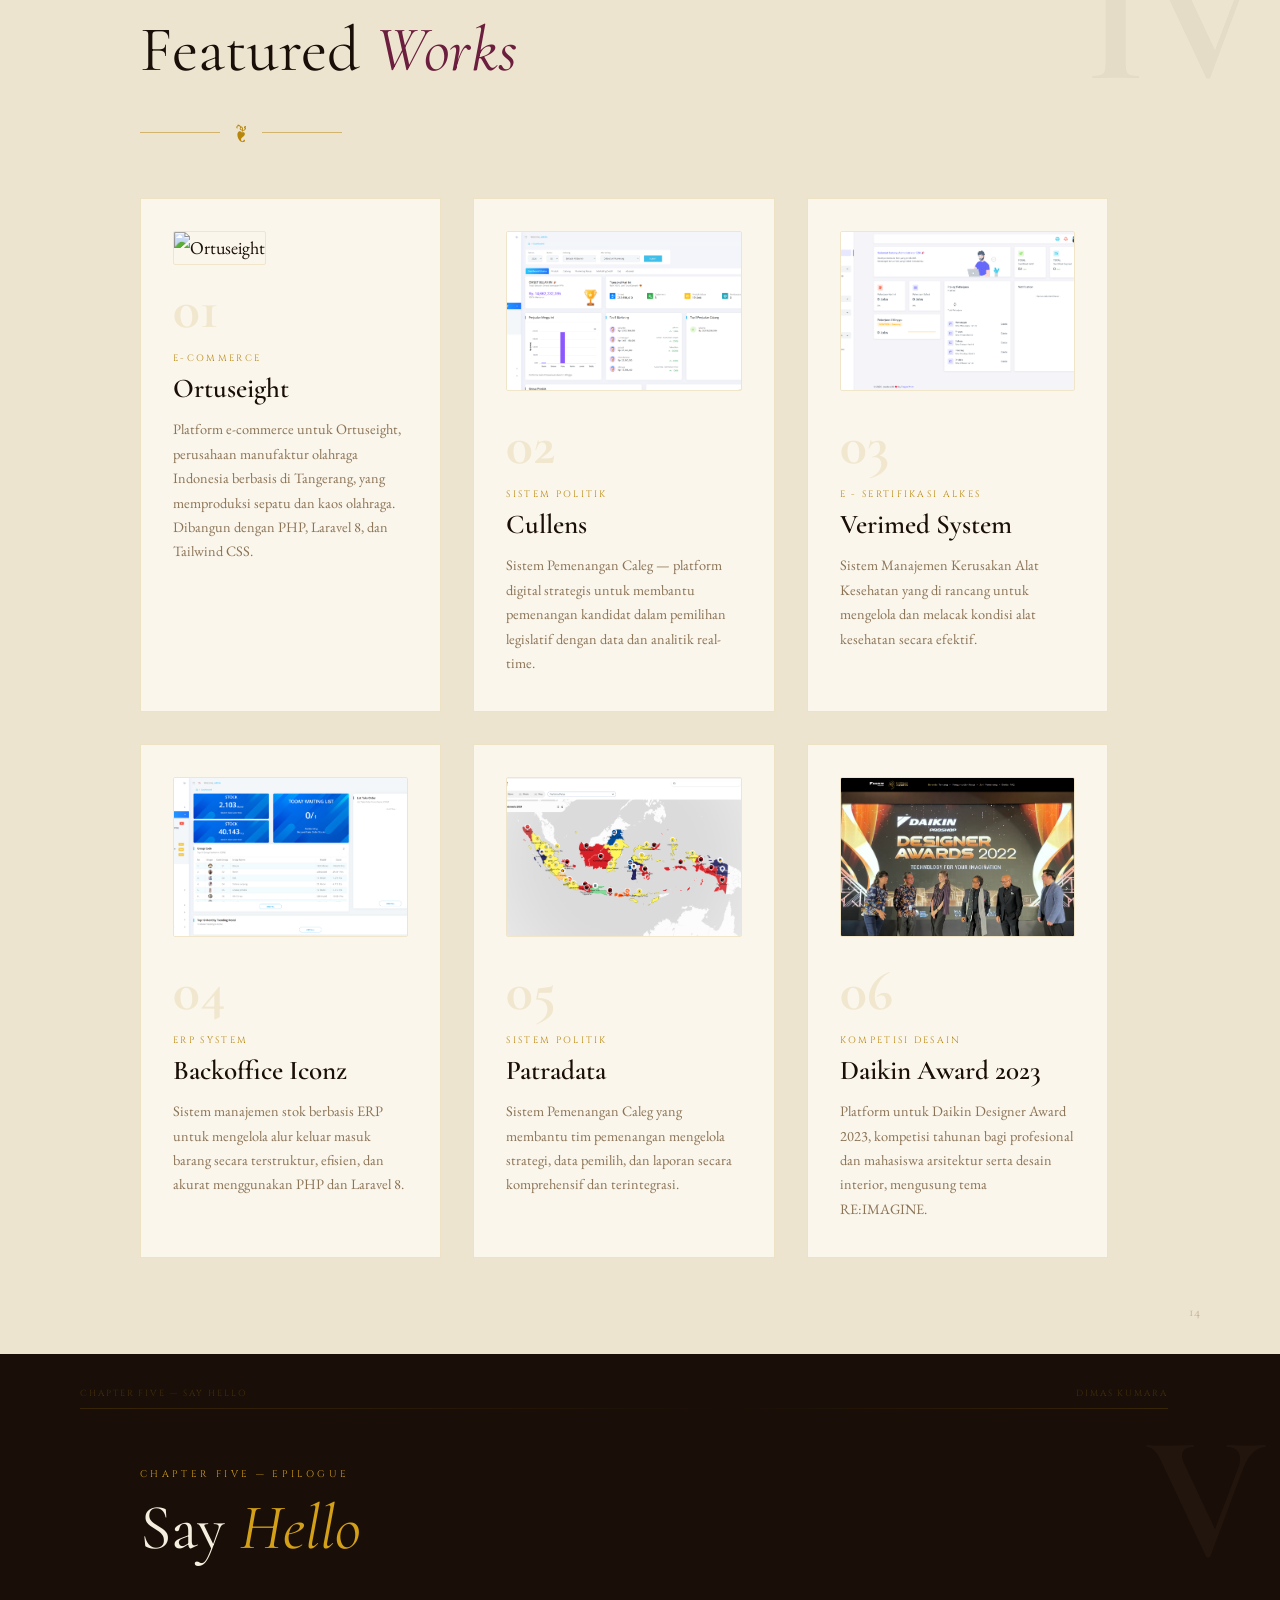
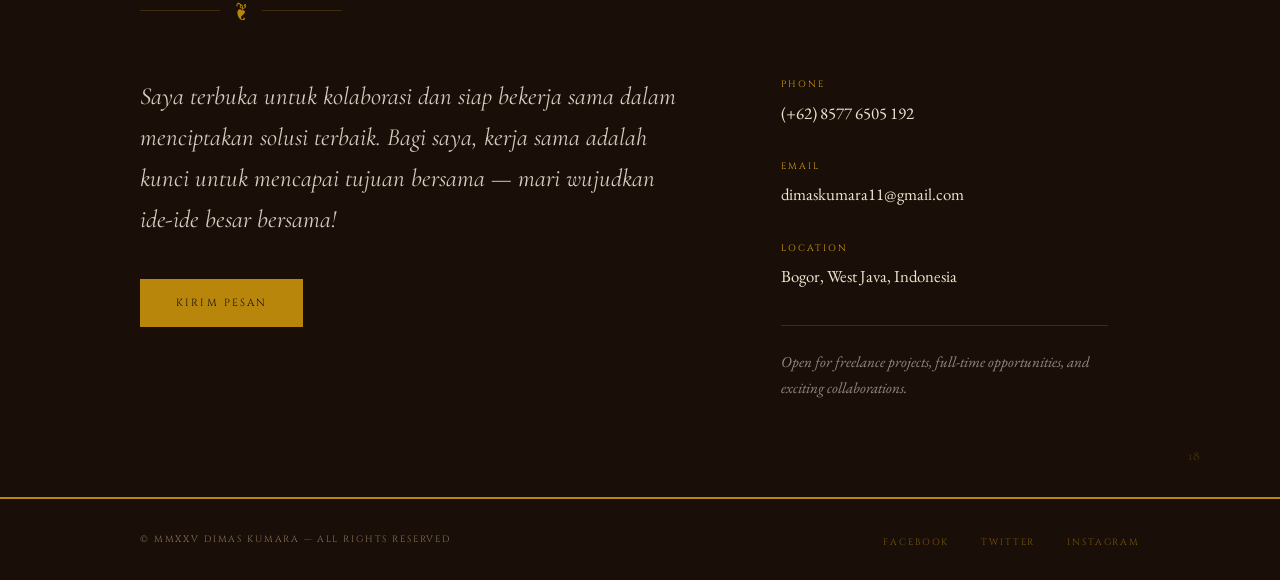
==== commit f81d47e8: "feat: add Python skill with icon" ====
--- a/index.html
+++ b/index.html
@@ -911,7 +911,14 @@
             <div class="sk-track"><div class="sk-fill"></div></div>
           </div>
         </div>
-        <div class="skill-card reveal d2" data-pct="70">
+        <div class="skill-card reveal d2" data-pct="80">
+          <div class="sk-name"><i class="devicon-python-plain colored"></i> Python</div>
+          <div style="position:relative; padding-top:1.3rem;">
+            <span class="sk-pct">80%</span>
+            <div class="sk-track"><div class="sk-fill"></div></div>
+          </div>
+        </div>
+        <div class="skill-card reveal d3" data-pct="70">
           <div class="sk-name"><i class="devicon-react-original colored"></i> React.js</div>
           <div style="position:relative; padding-top:1.3rem;">
             <span class="sk-pct">70%</span>
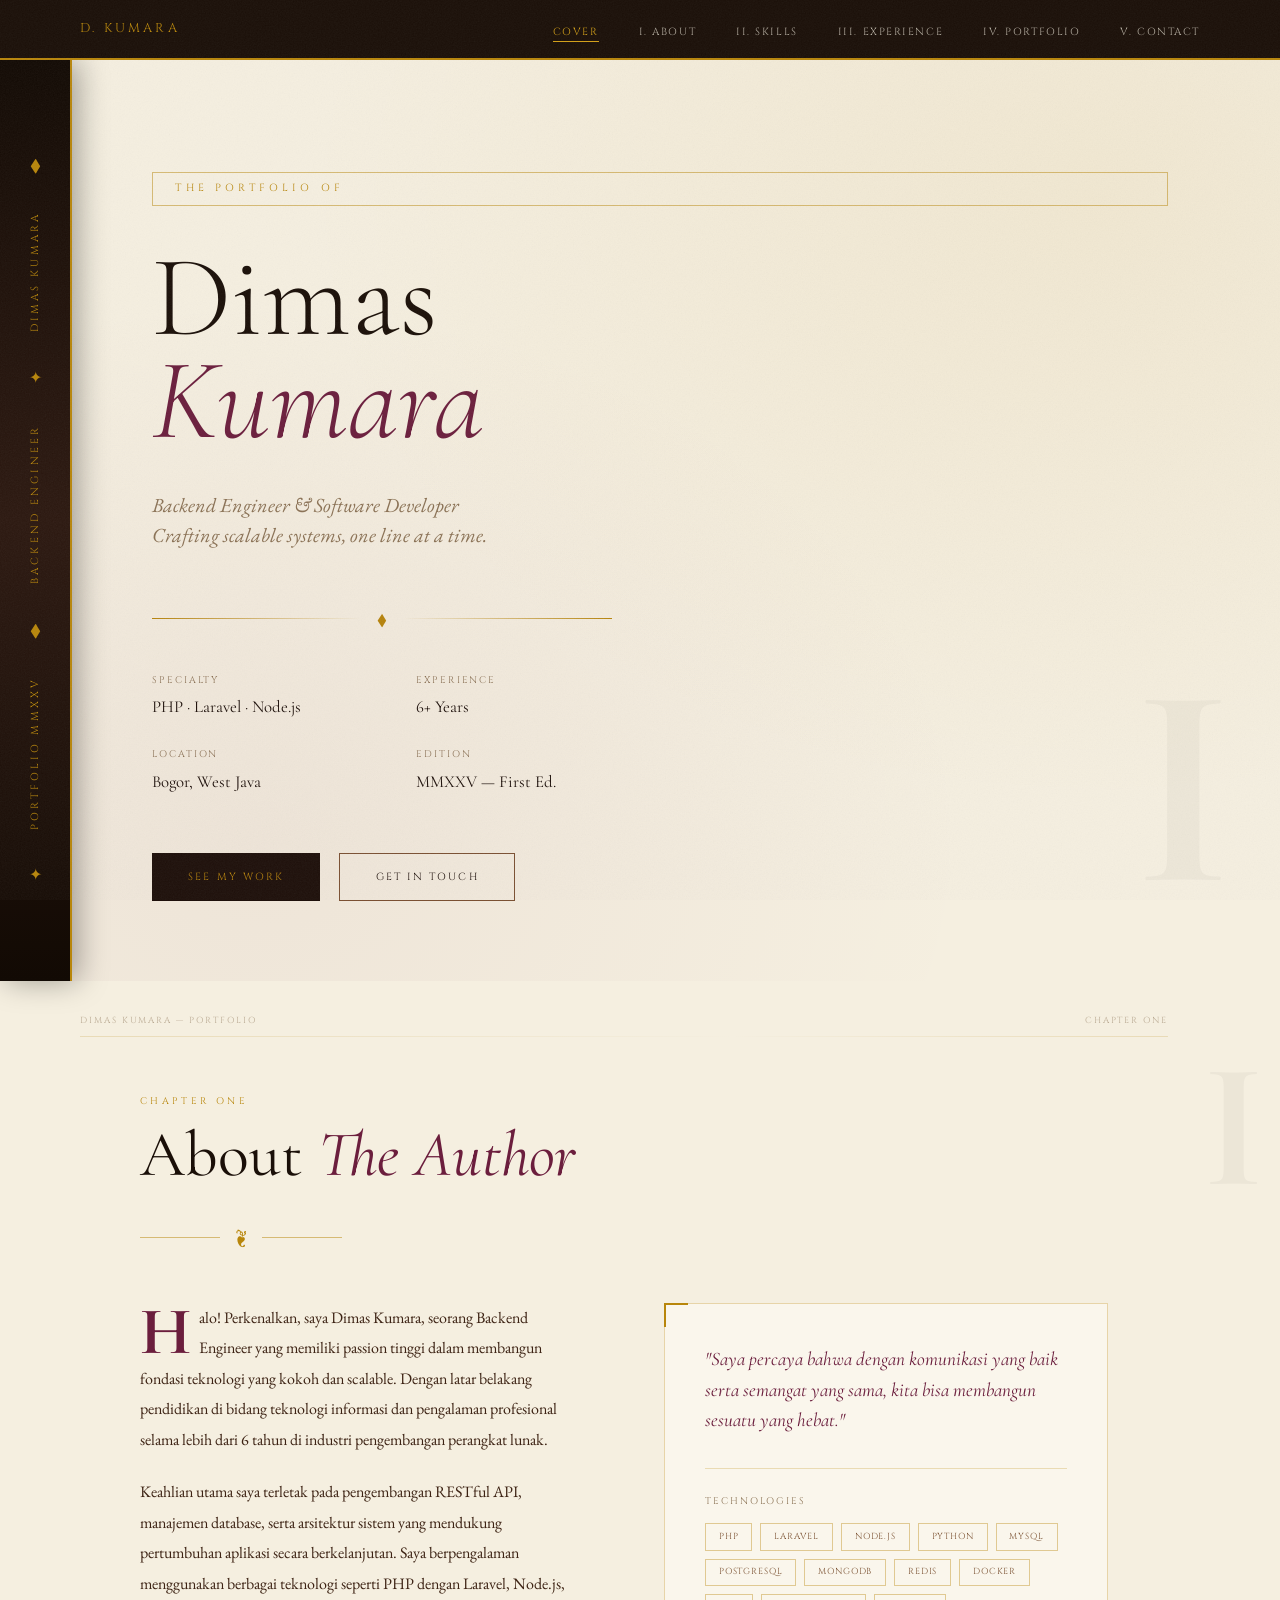
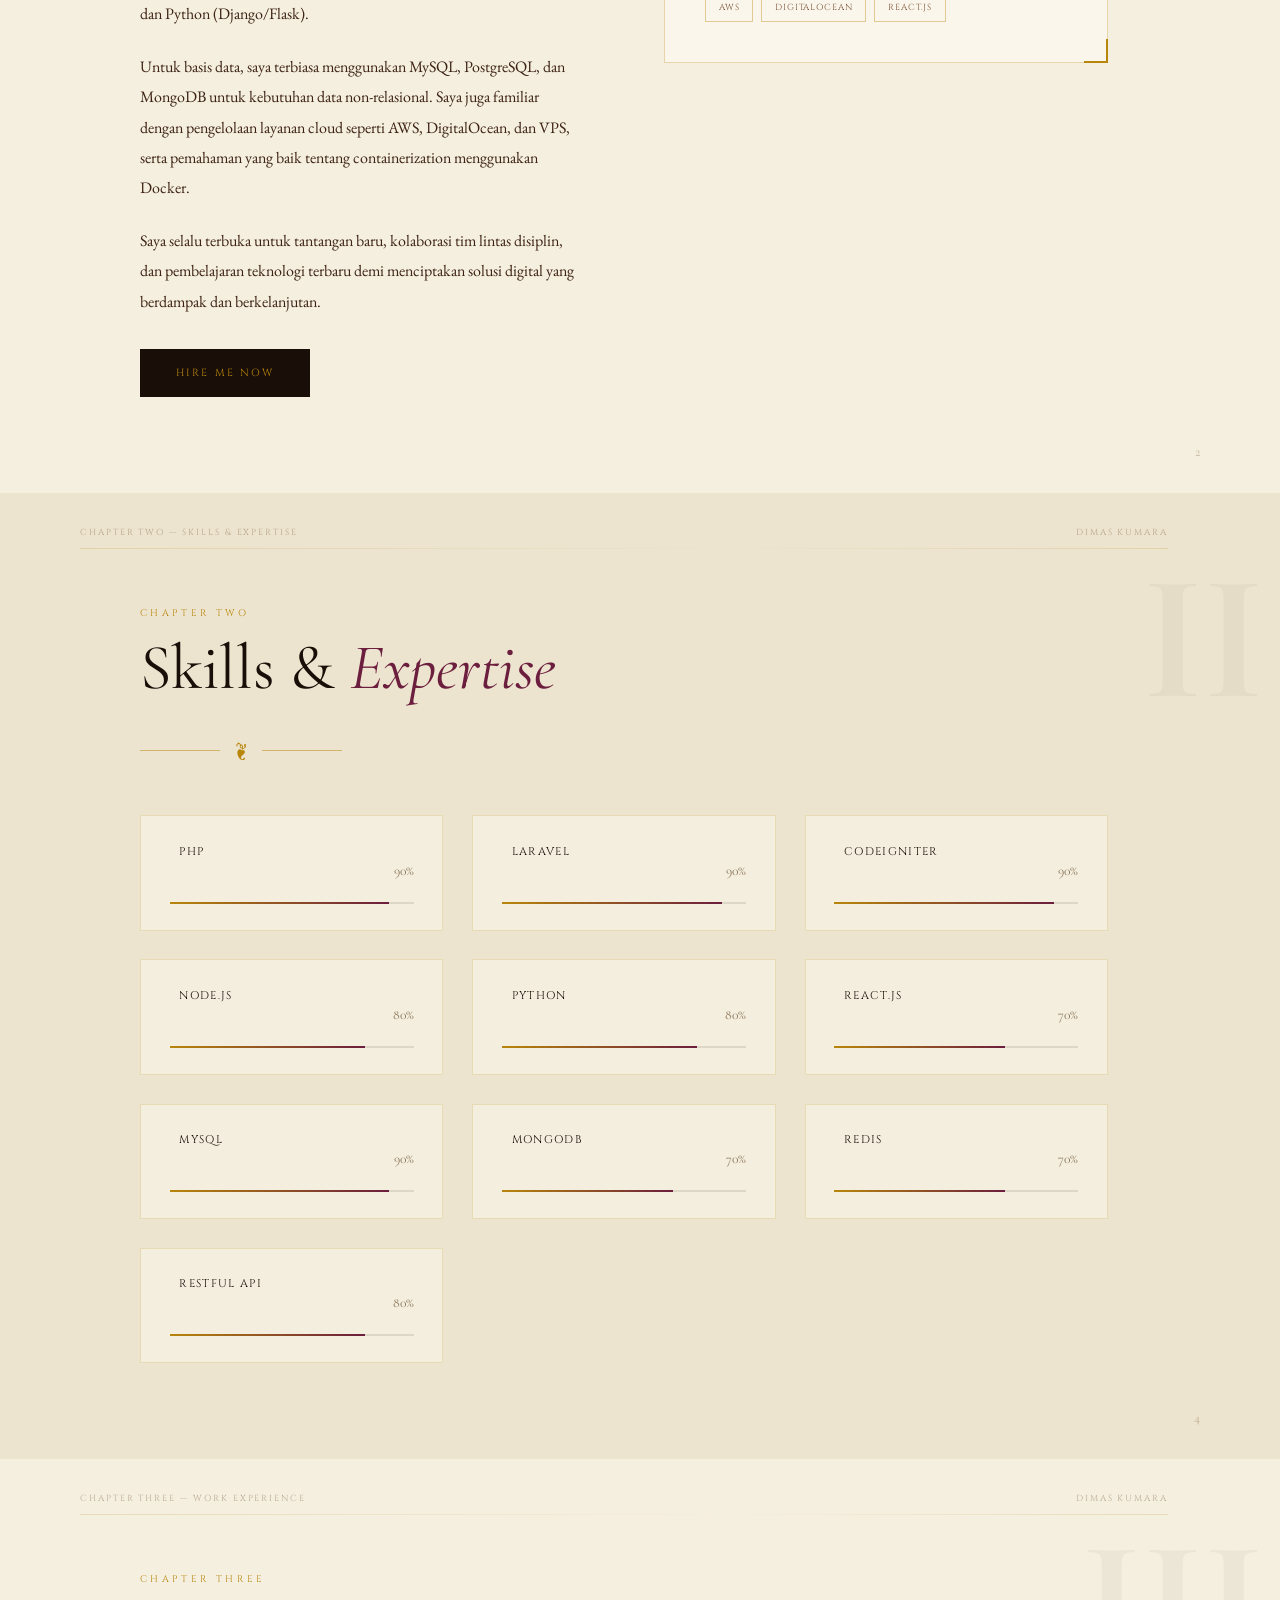
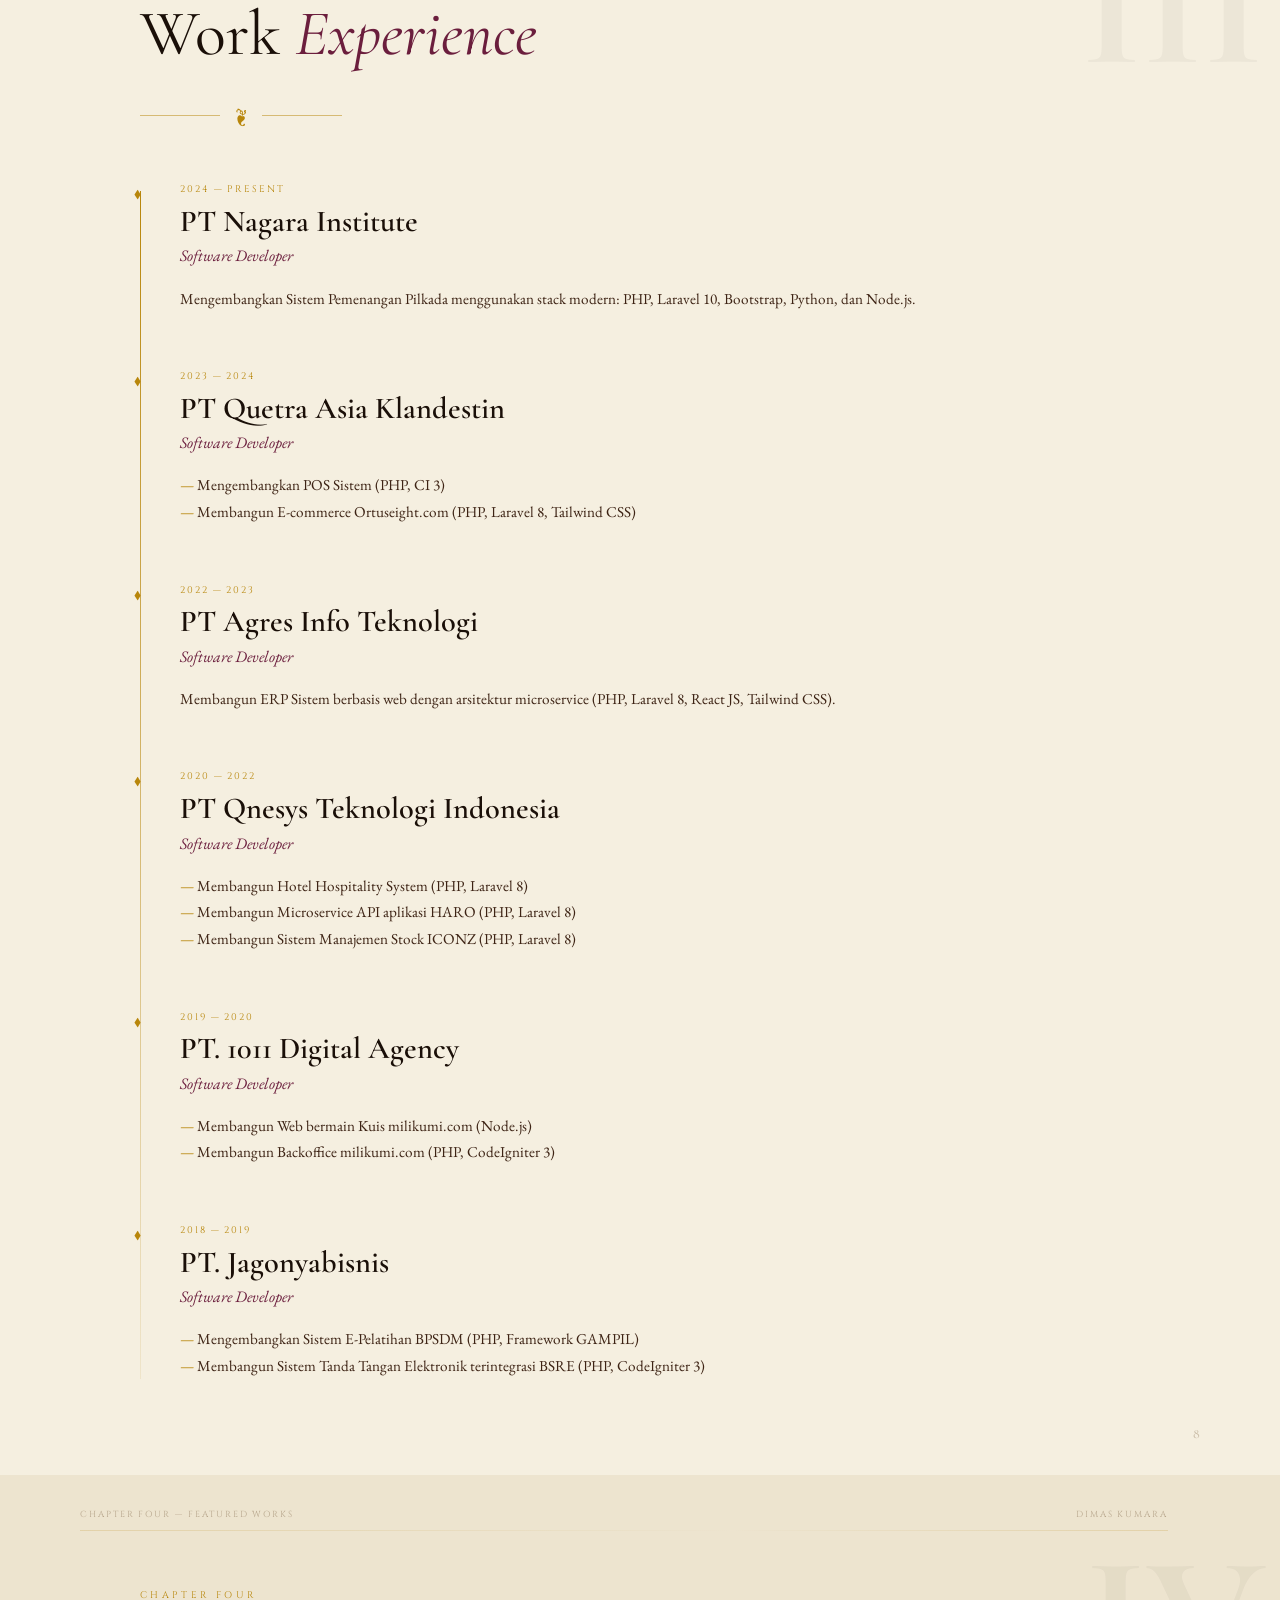
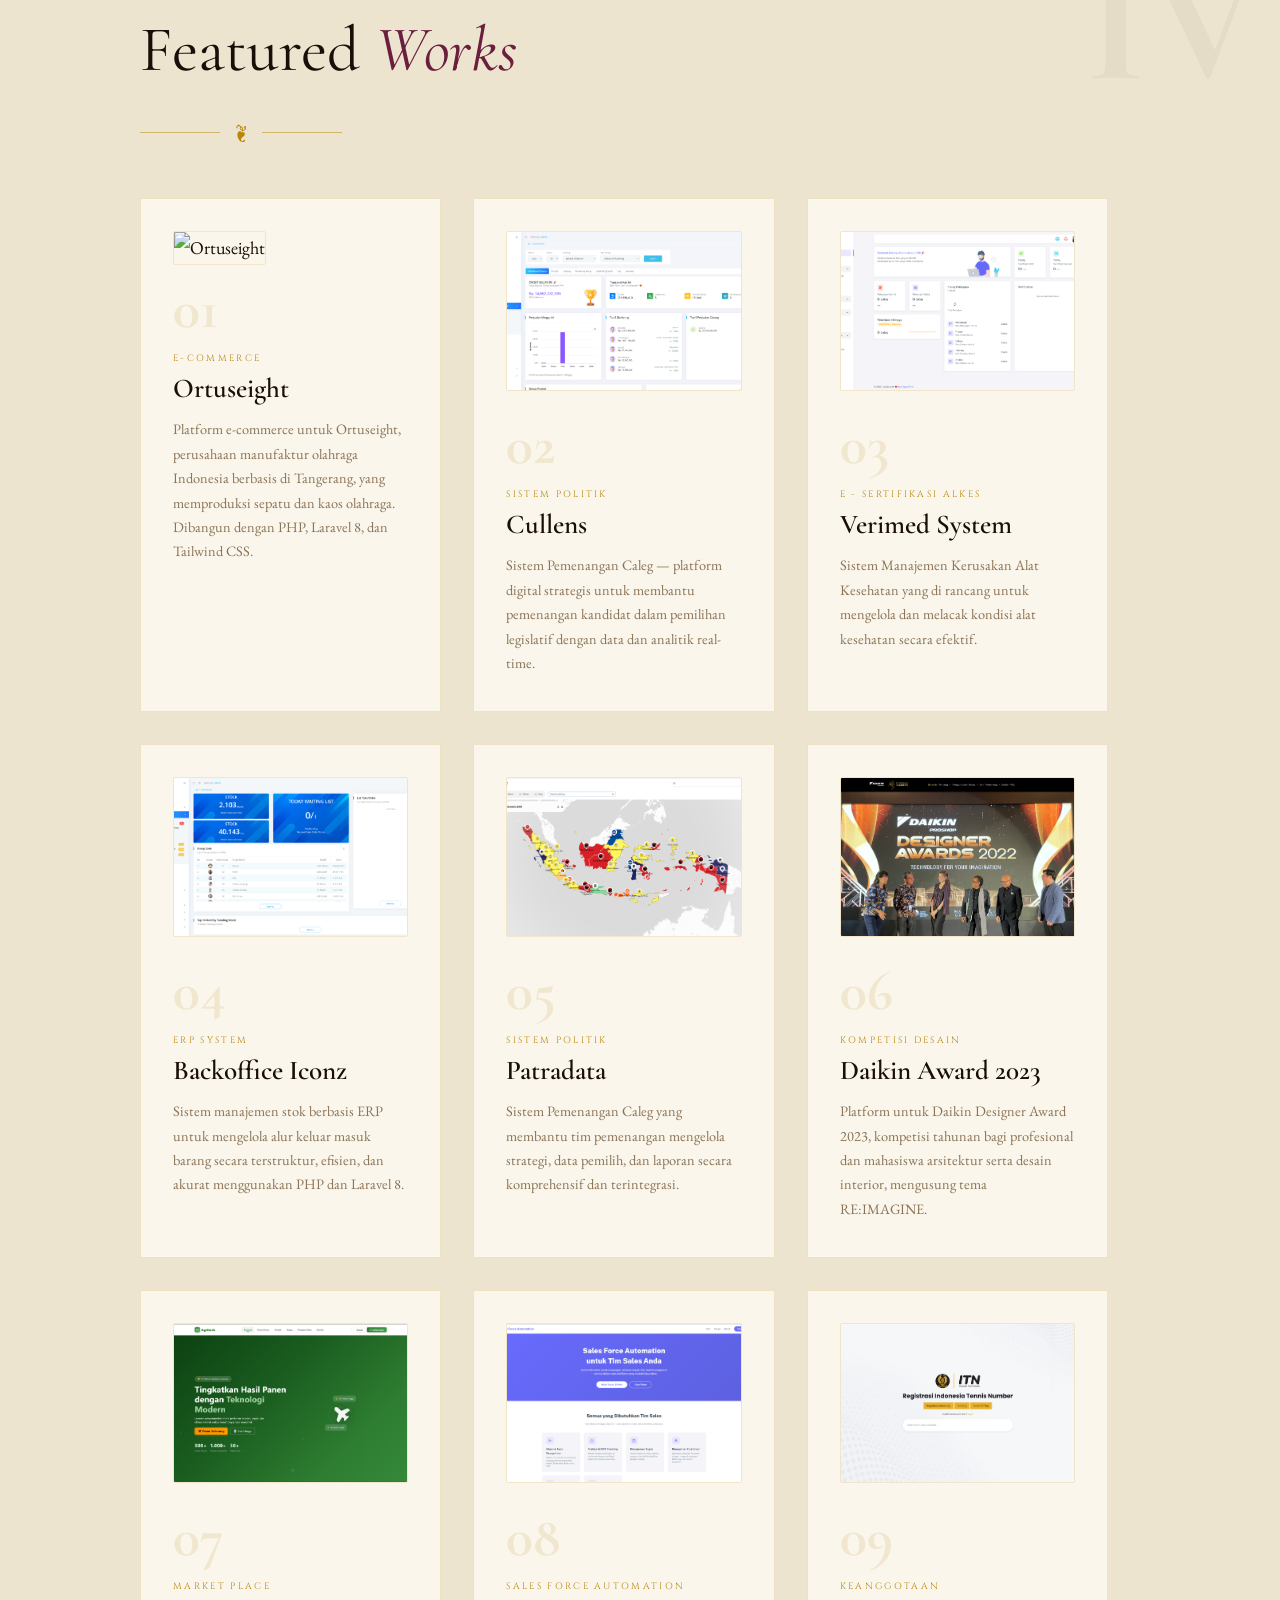
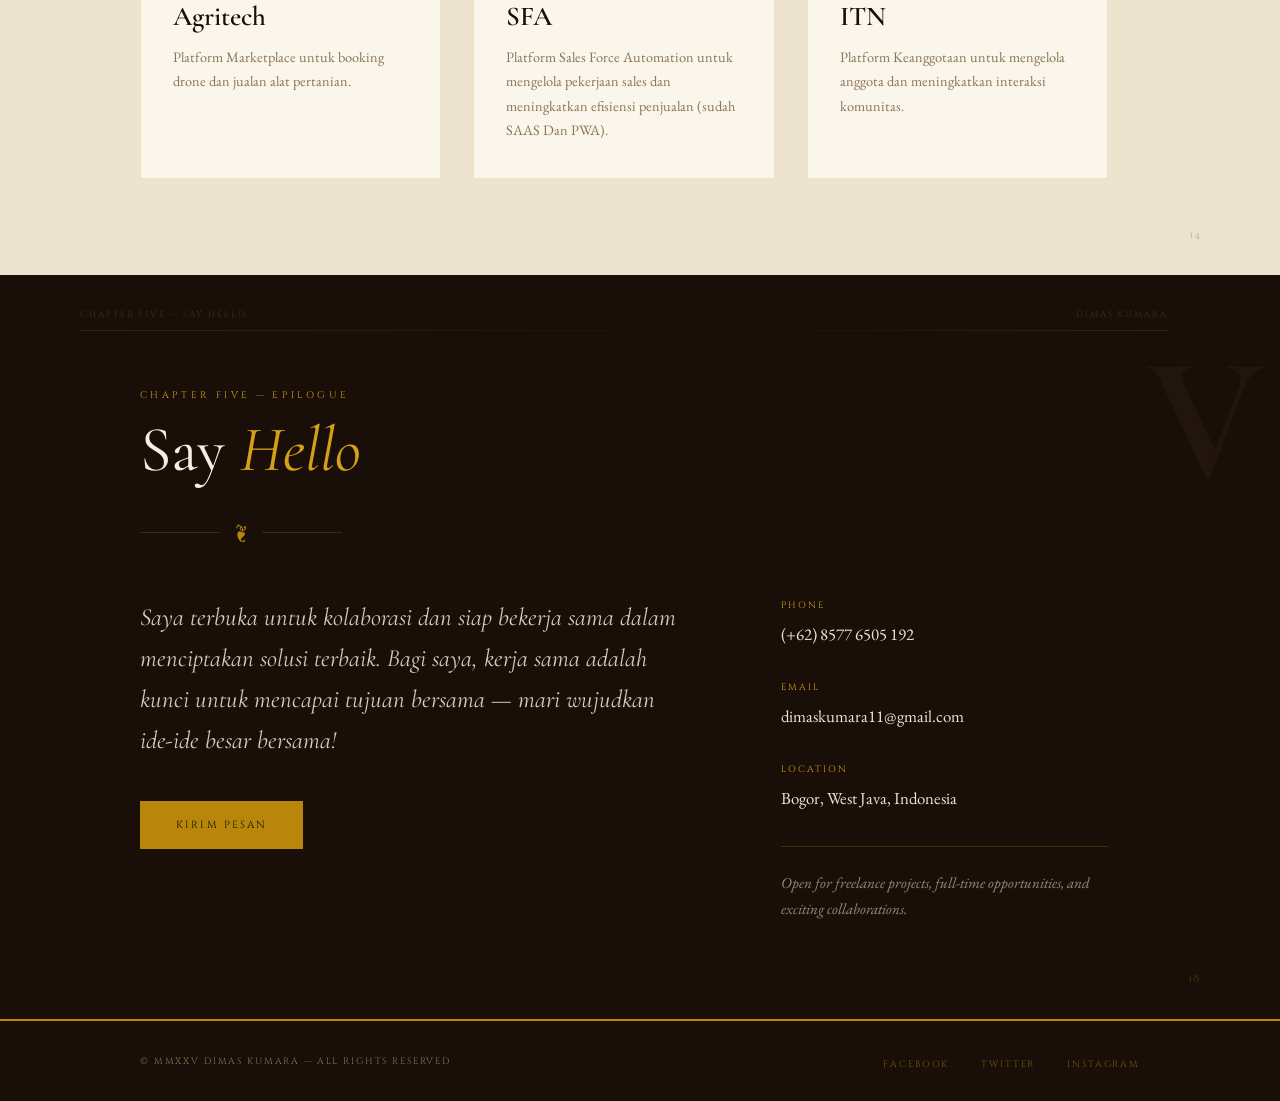
==== commit 063a56e6: "update: porotofolio" ====
--- a/index.html
+++ b/index.html
@@ -1120,6 +1120,30 @@
           <div class="proj-desc">Platform untuk Daikin Designer Award 2023, kompetisi tahunan bagi profesional dan mahasiswa arsitektur serta desain interior, mengusung tema RE:IMAGINE.</div>
         </div>
 
+        <div class="proj-card reveal d3">
+          <img src="images/agritech.png" alt="Agritech">
+          <div class="proj-no">07</div>
+          <div class="proj-cat">Market Place</div>
+          <div class="proj-title">Agritech</div>
+          <div class="proj-desc">Platform Marketplace untuk booking drone dan jualan alat pertanian.</div>
+        </div>
+
+        <div class="proj-card reveal d3">
+          <img src="images/sfa.png" alt="SFA">
+          <div class="proj-no">08</div>
+          <div class="proj-cat">Sales Force Automation</div>
+          <div class="proj-title">SFA</div>
+          <div class="proj-desc">Platform Sales Force Automation untuk mengelola pekerjaan sales dan meningkatkan efisiensi penjualan (sudah SAAS Dan PWA).</div>
+        </div>
+
+        <div class="proj-card reveal d3">
+          <img src="images/itn.png" alt="ITN">
+          <div class="proj-no">09</div>
+          <div class="proj-cat">Keanggotaan</div>
+          <div class="proj-title">ITN</div>
+          <div class="proj-desc">Platform Keanggotaan untuk mengelola anggota dan meningkatkan interaksi komunitas.</div>
+        </div>
+
       </div>
     </div>
 
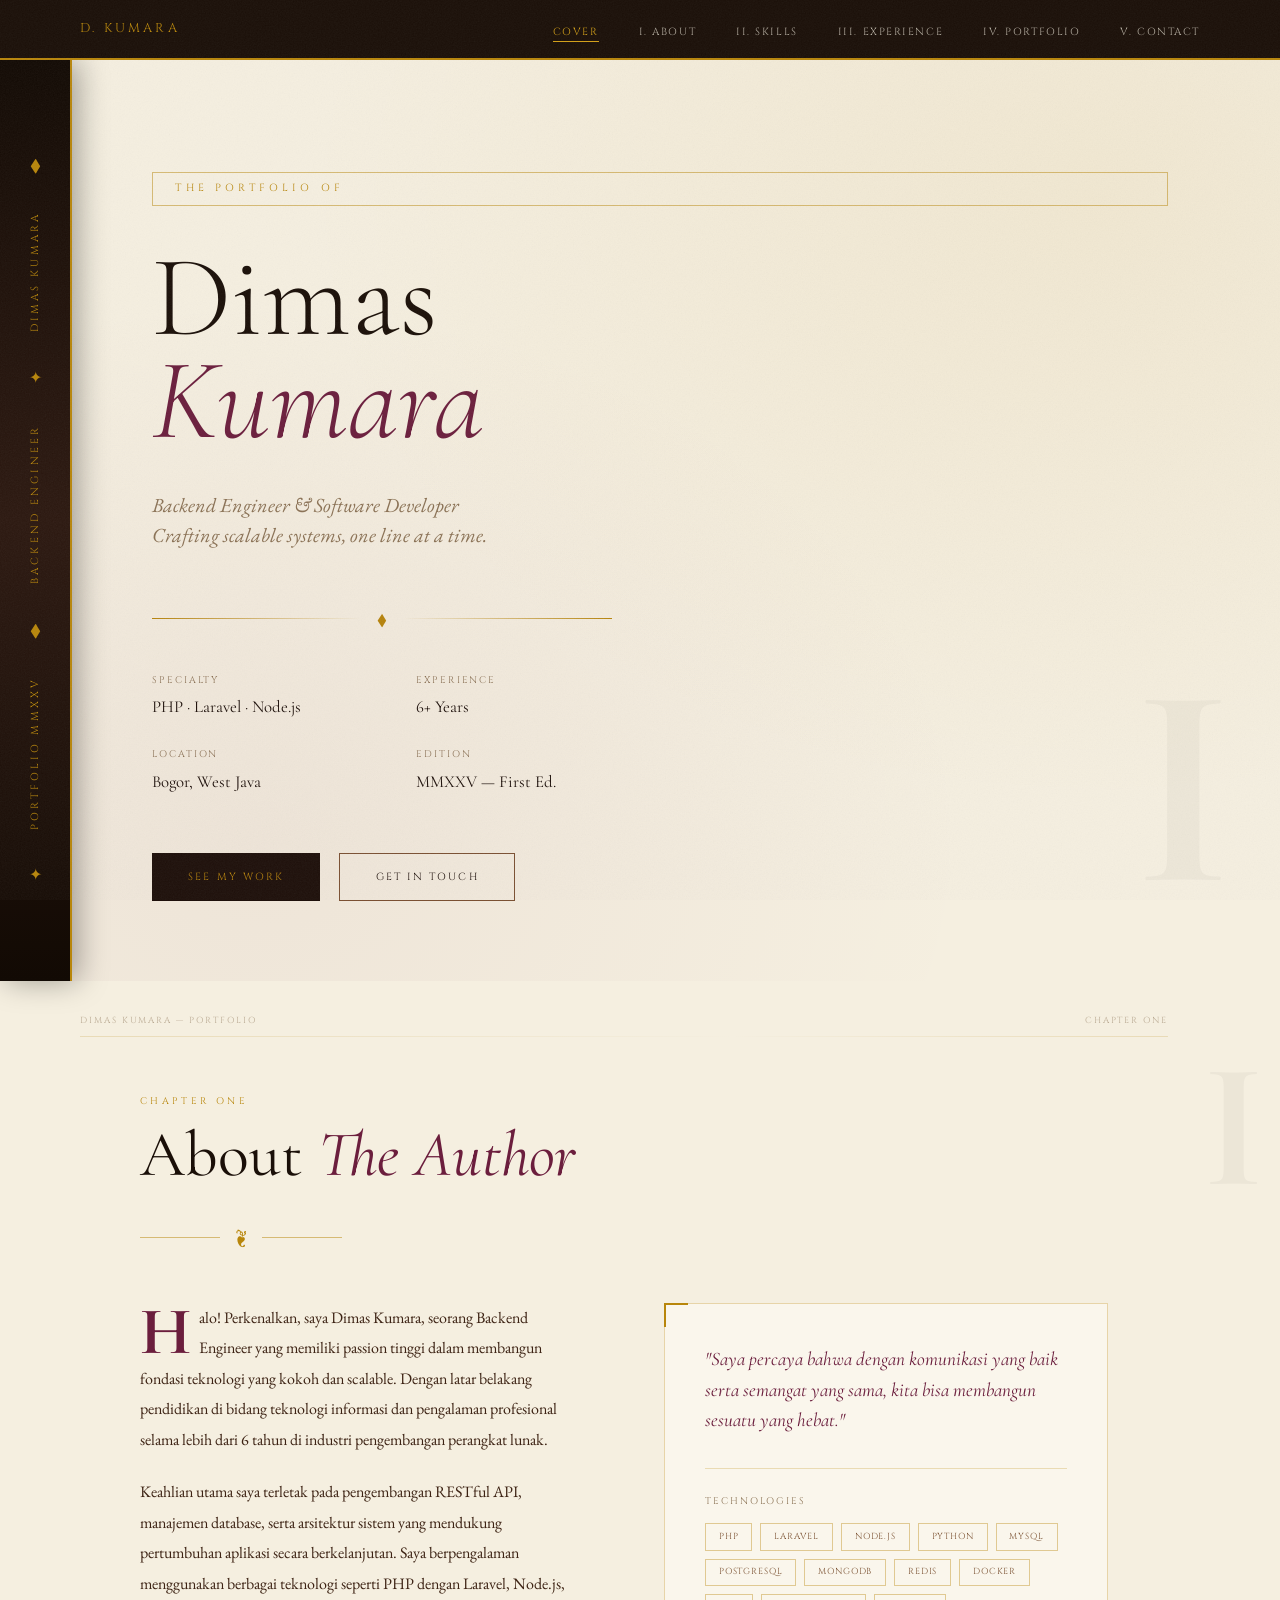
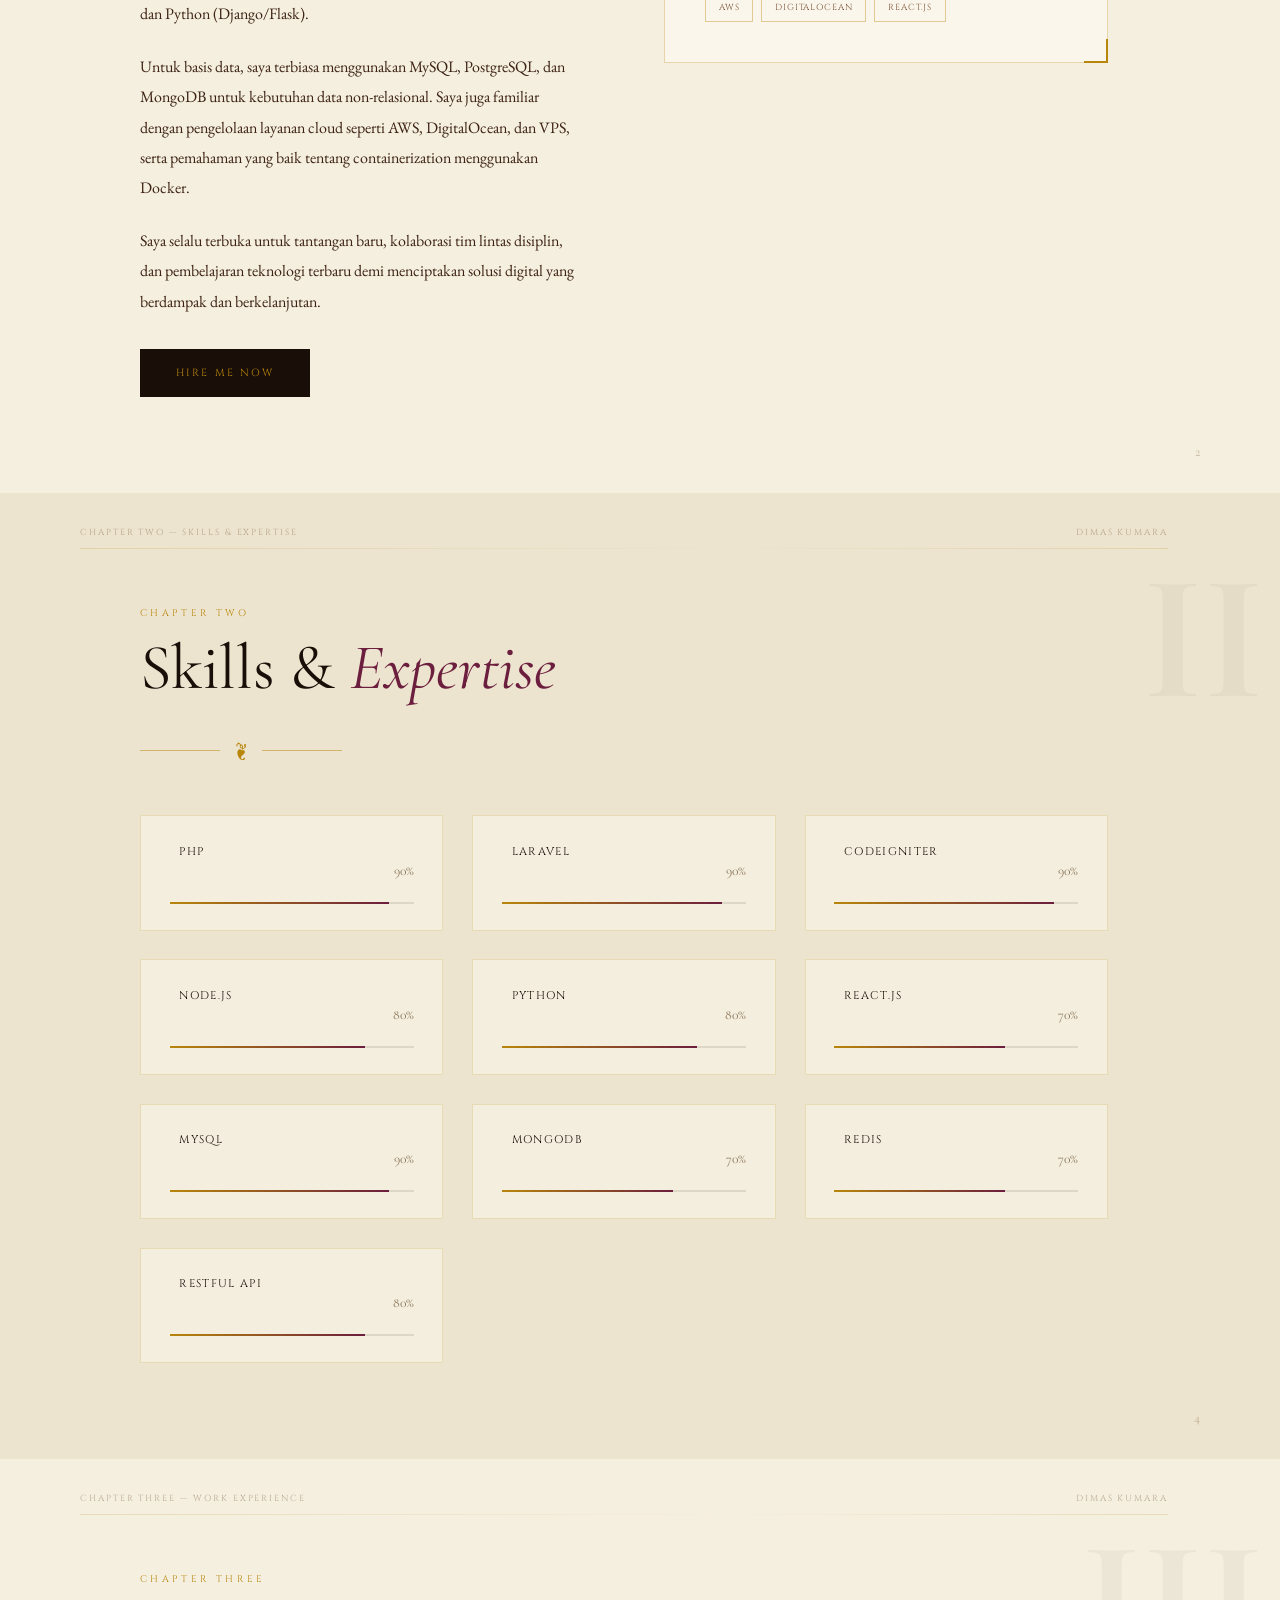
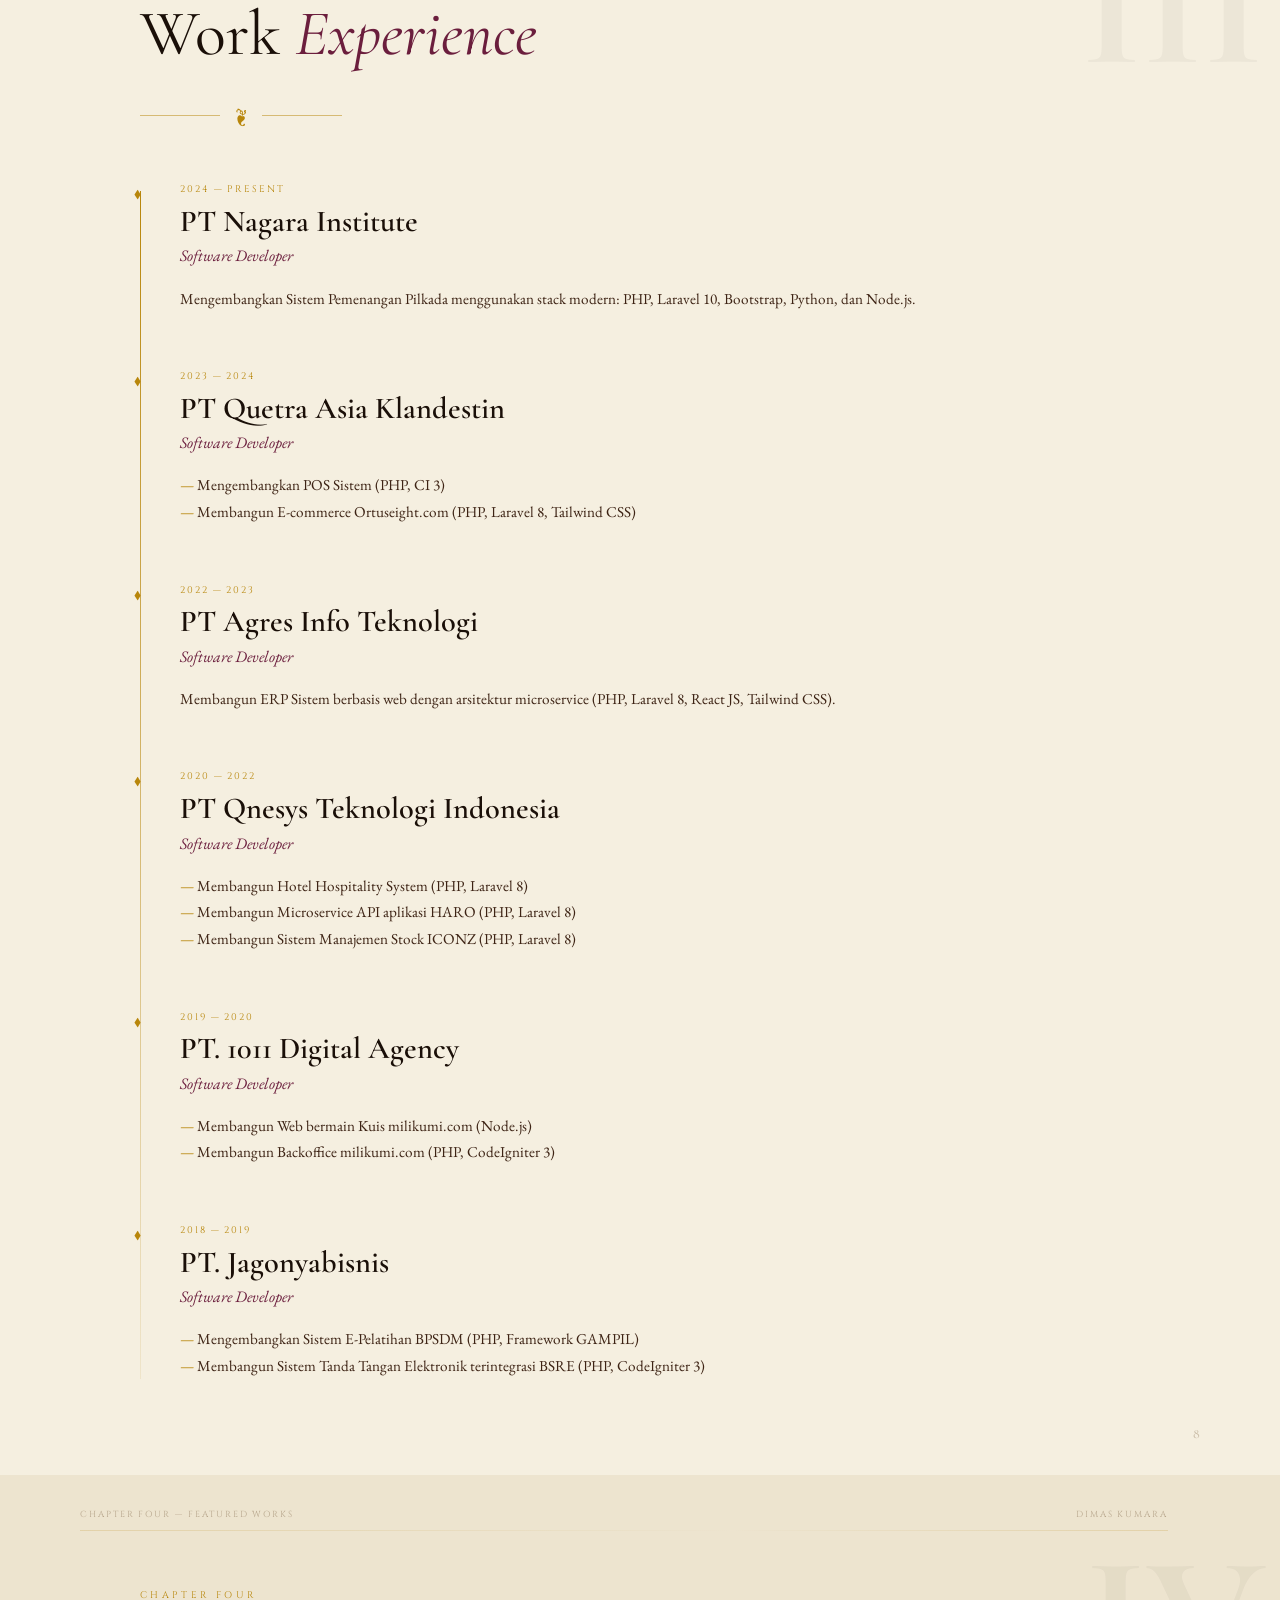
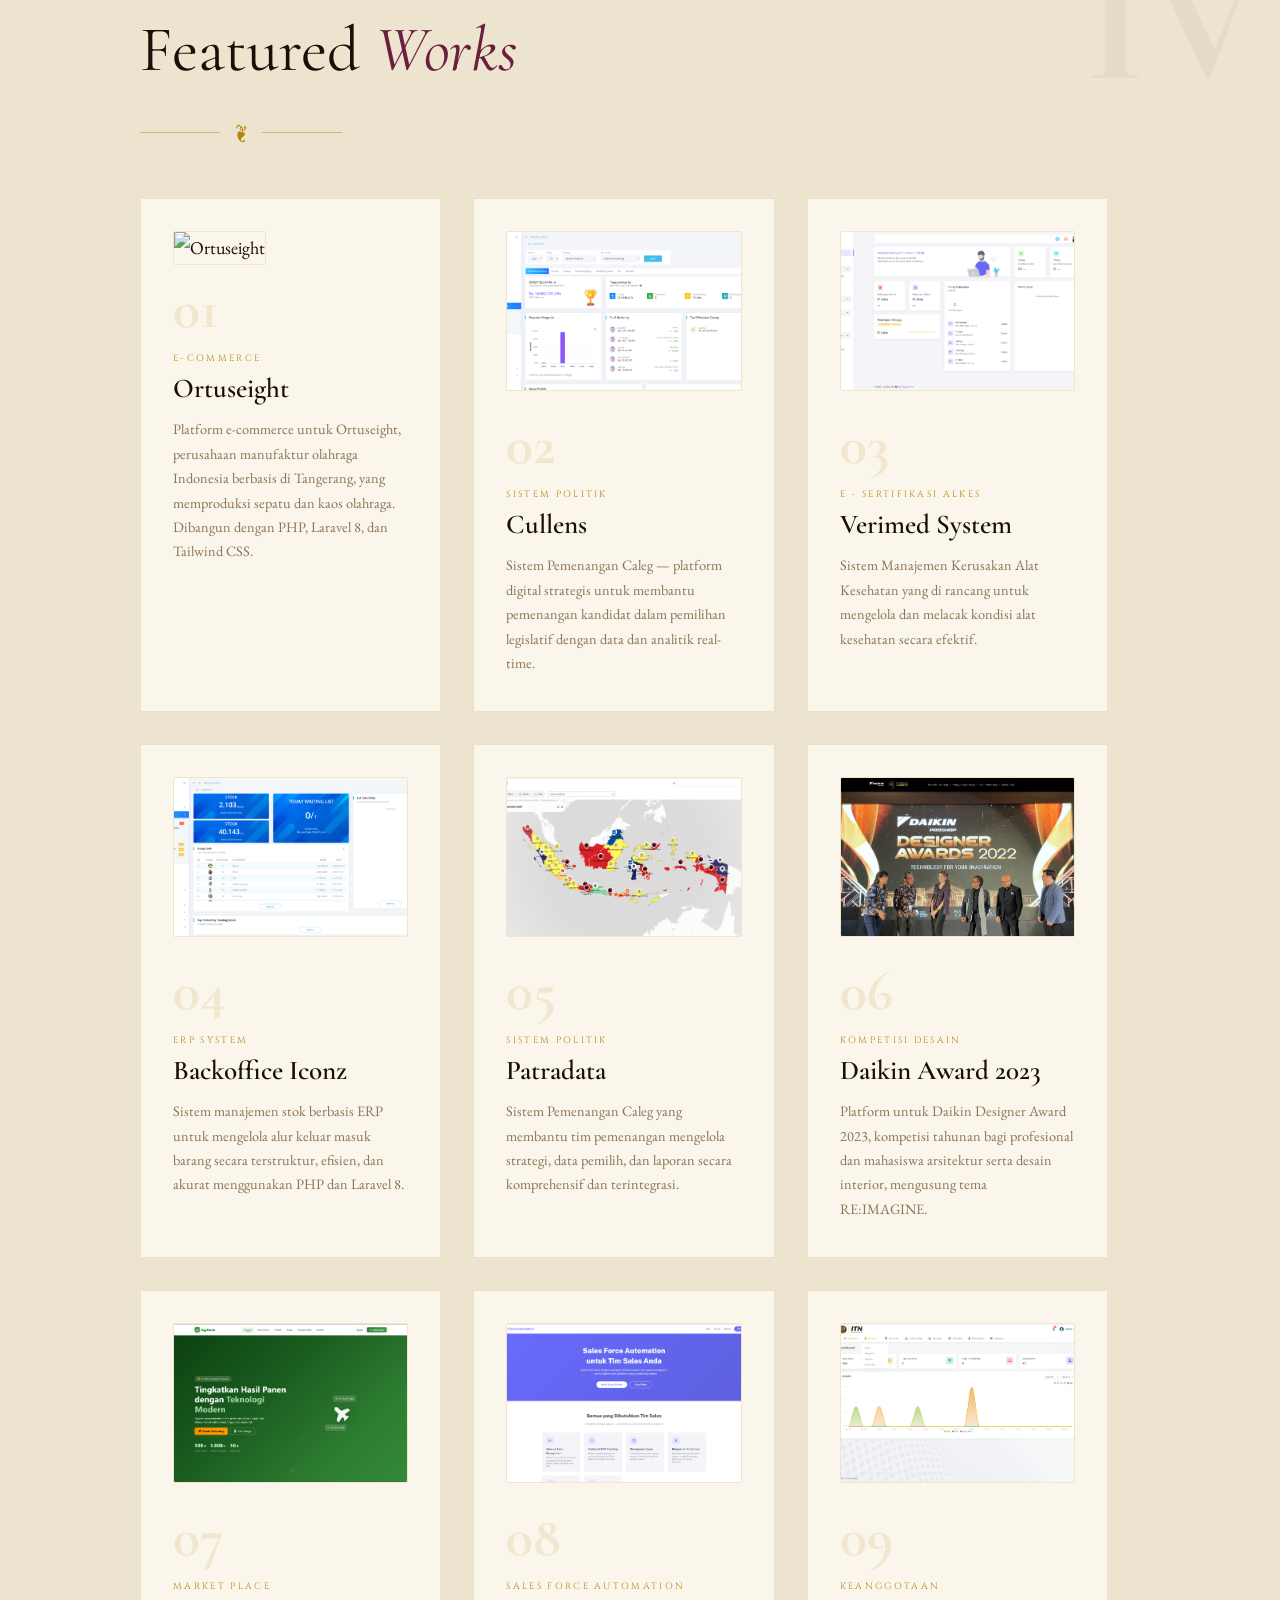
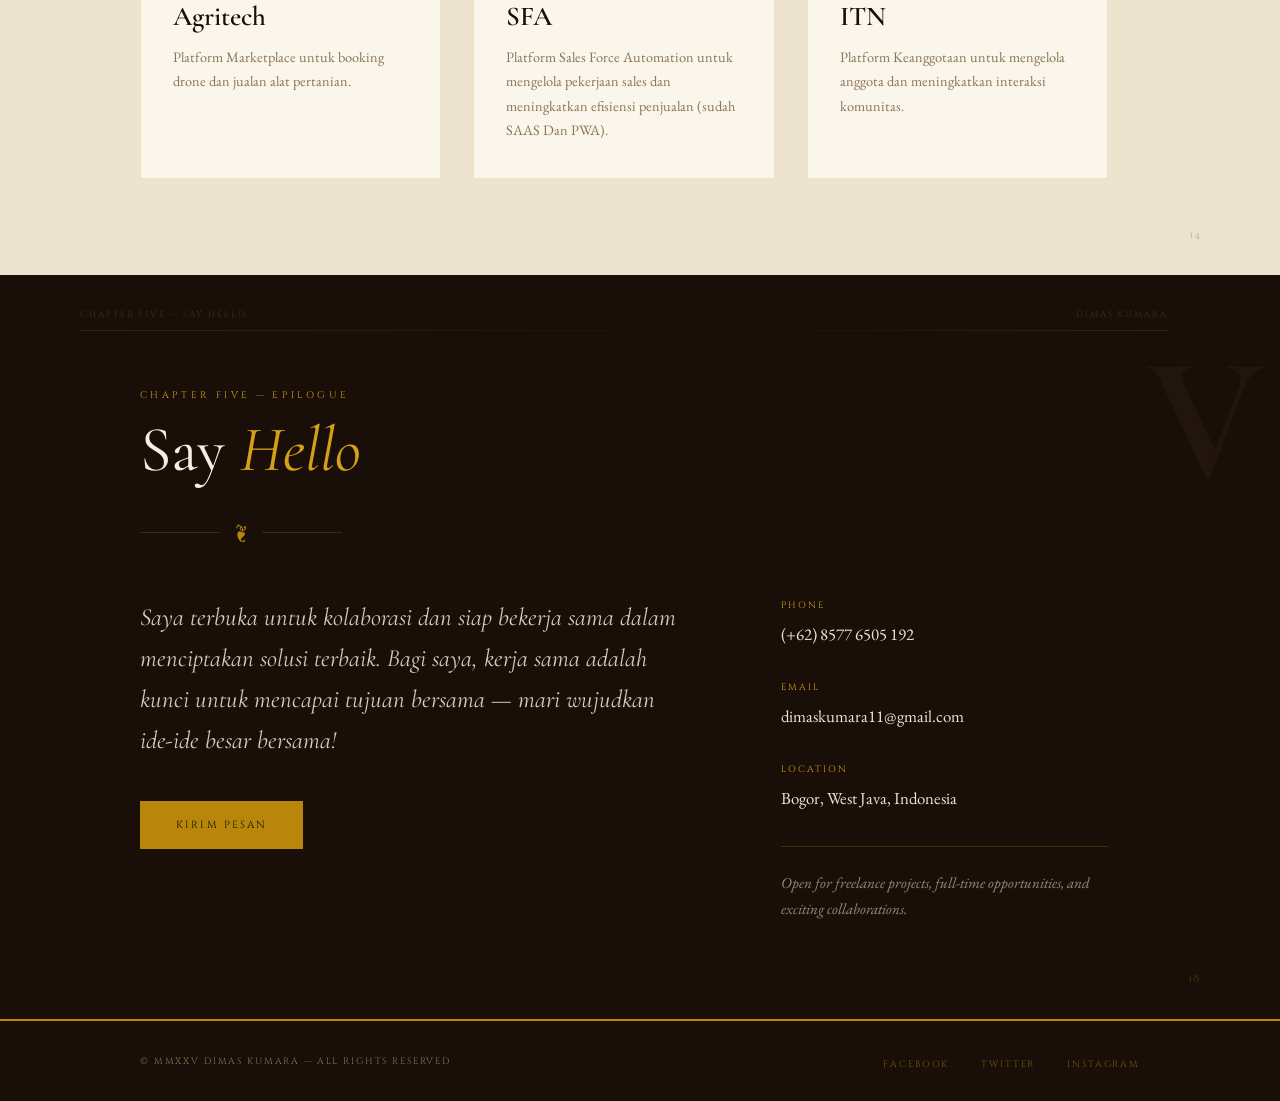
==== commit 6bcbe655: "update: portofolio" ====
--- a/index.html
+++ b/index.html
@@ -1137,7 +1137,7 @@
         </div>
 
         <div class="proj-card reveal d3">
-          <img src="images/itn.png" alt="ITN">
+          <img src="images/itn2.png" alt="ITN">
           <div class="proj-no">09</div>
           <div class="proj-cat">Keanggotaan</div>
           <div class="proj-title">ITN</div>
